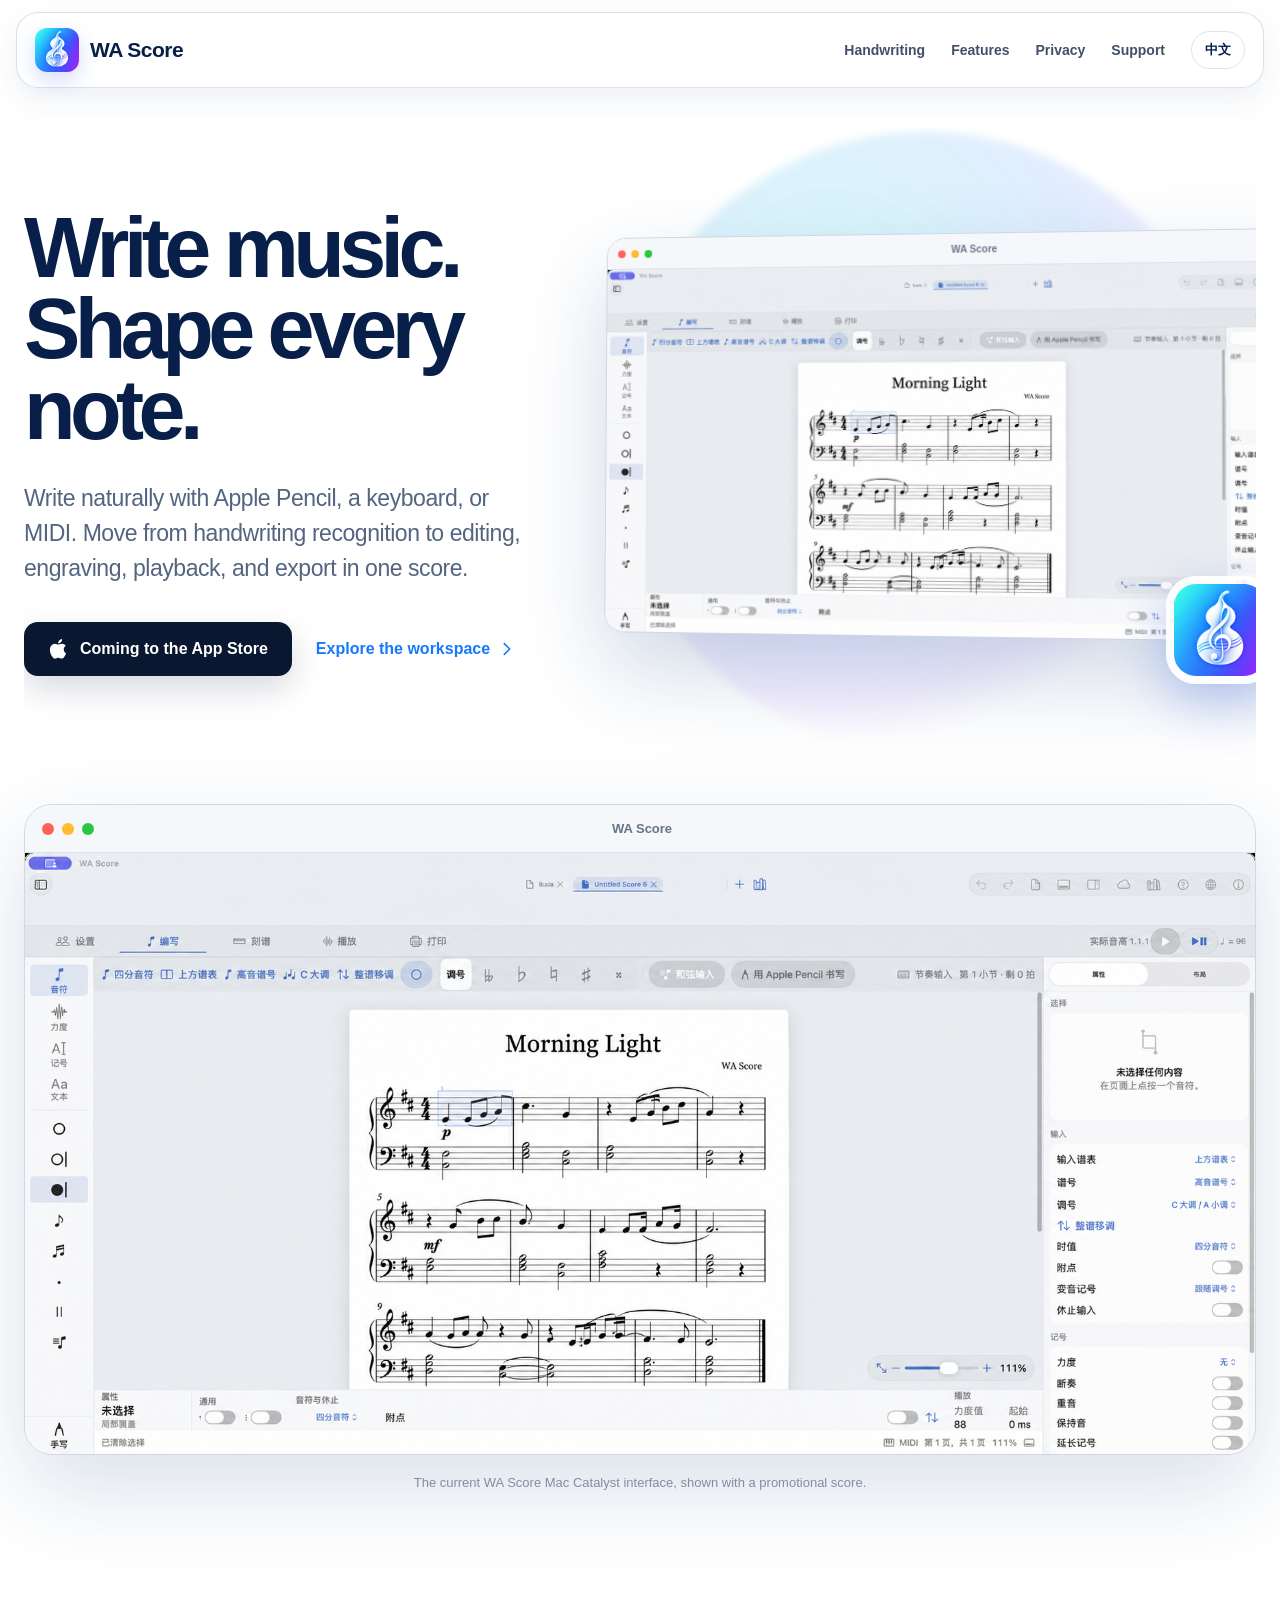
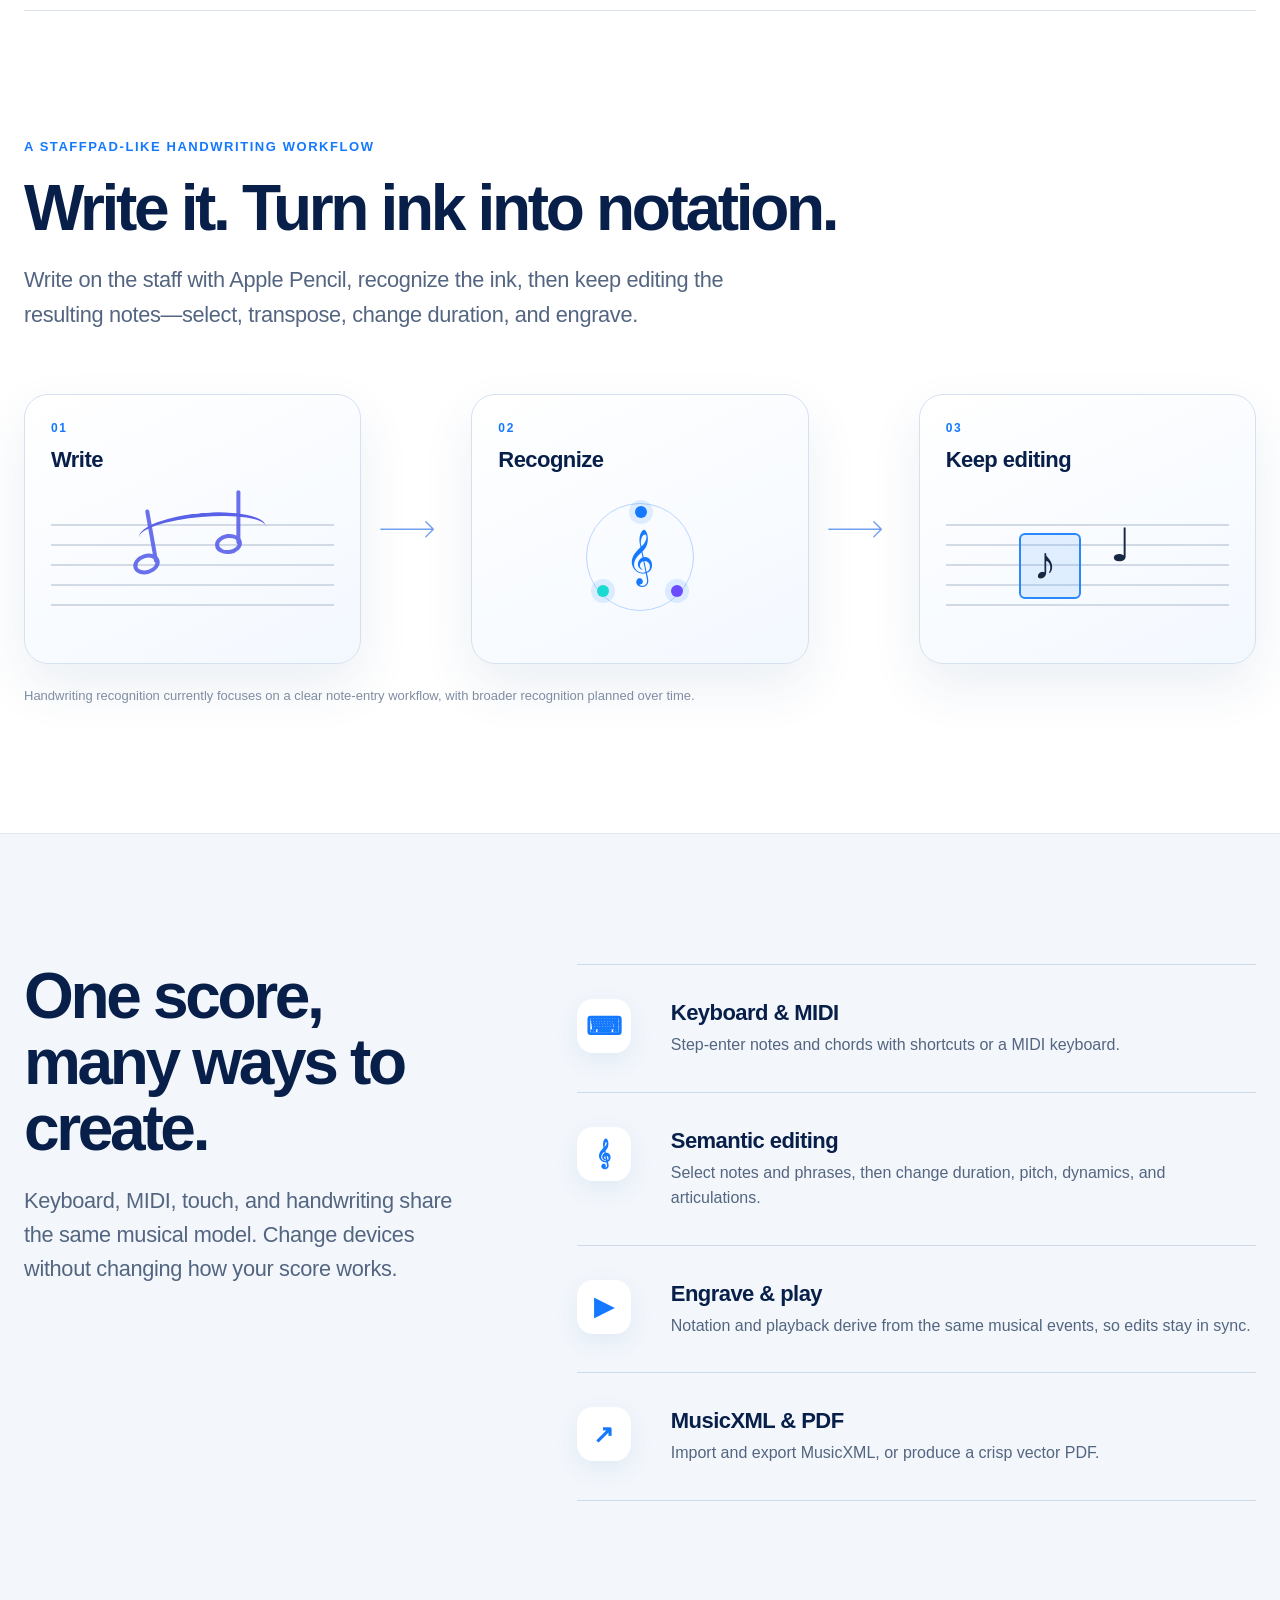
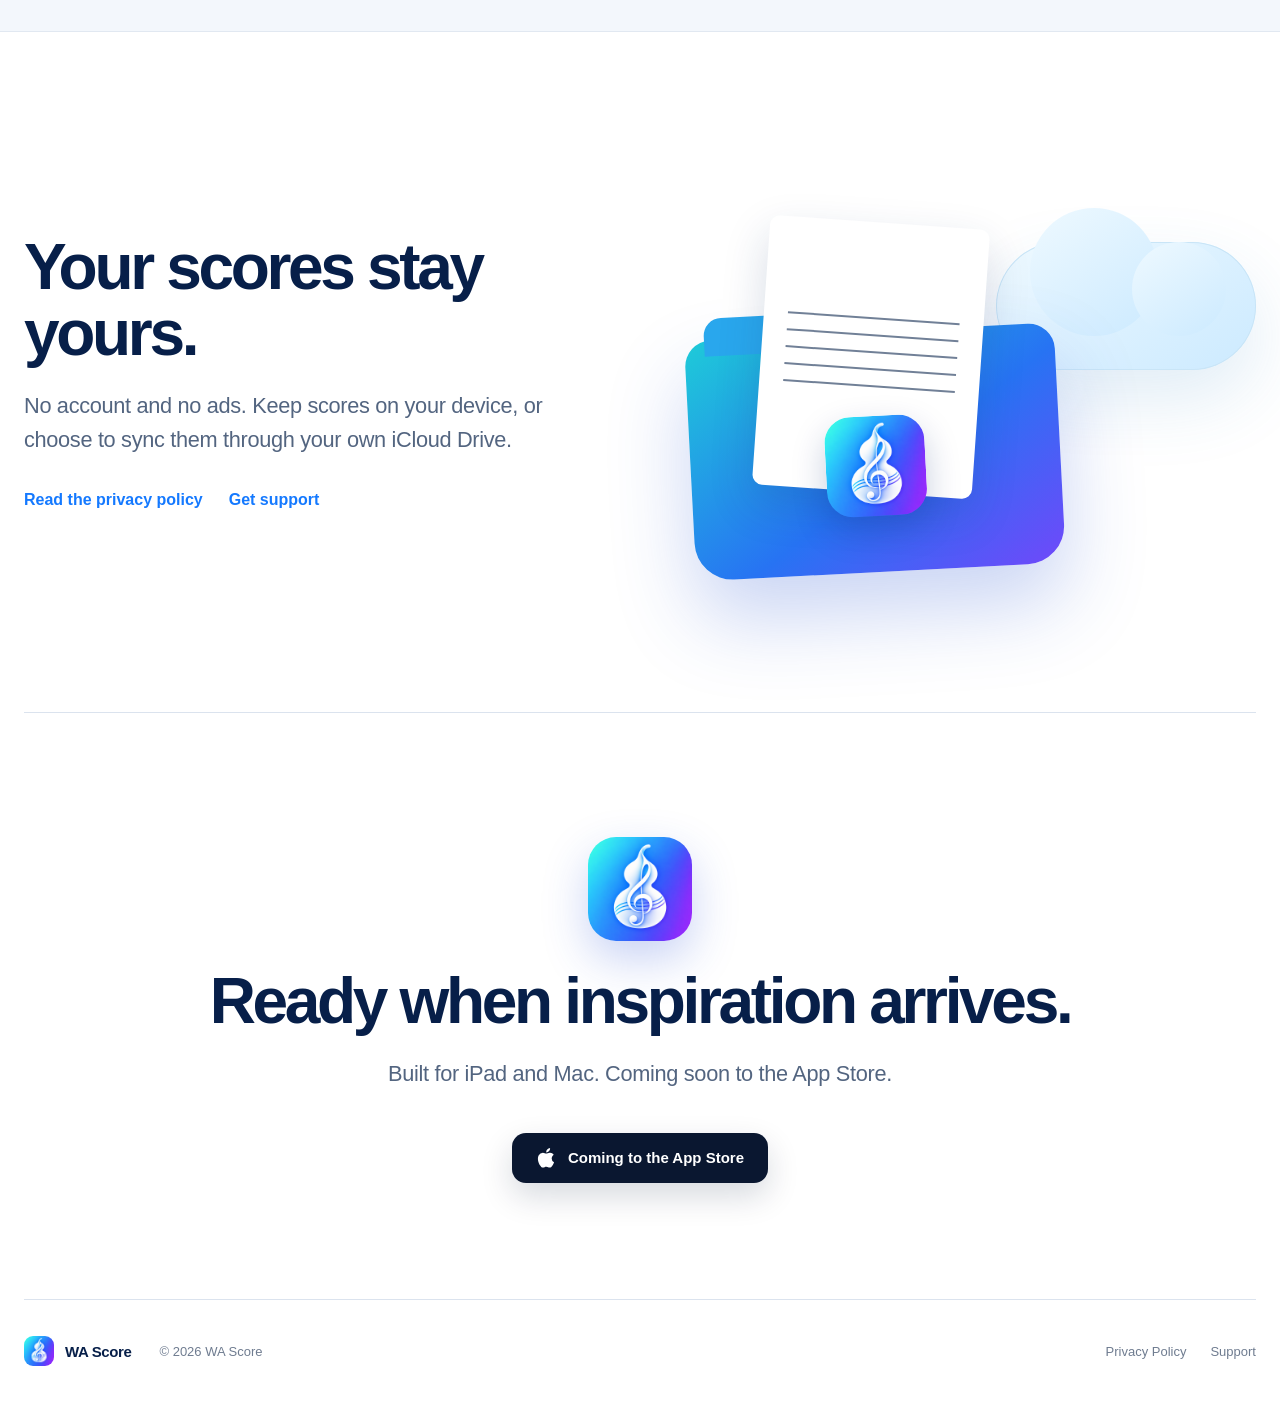
==== index.html @ 7d0785f6 "fix: add WA Score browser icons" ====
<!doctype html>
<html lang="zh-CN" data-language="zh">
  <head>
    <meta charset="UTF-8" />
    <meta name="viewport" content="width=device-width, initial-scale=1" />
    <meta
      name="description"
      content="WA Score 是适用于 iPad 和 Mac 的原生乐谱创作工具，支持键盘、MIDI 与 Apple Pencil 手写转换。"
    />
    <meta name="theme-color" content="#ffffff" />
    <meta property="og:title" content="WA Score" />
    <meta
      property="og:description"
      content="Write, recognize, edit, engrave, and play music on iPad and Mac."
    />
    <meta property="og:type" content="website" />
    <meta property="og:url" content="https://wa-score.fuluwa.top/" />
    <meta property="og:image" content="https://wa-score.fuluwa.top/assets/wa-score-workspace.png" />
    <title>WA Score · 乐谱创作、刻谱与播放</title>
    <link rel="icon" href="/favicon.ico?v=2" sizes="any" />
    <link rel="icon" type="image/png" href="/favicon-32x32.png?v=2" sizes="32x32" />
    <link rel="apple-touch-icon" href="/apple-touch-icon.png?v=2" />
    <link rel="stylesheet" href="styles.css?v=3" />
    <script src="script.js?v=2" defer></script>
  </head>
  <body>
    <header class="site-header">
      <a class="brand" href="#top" aria-label="WA Score home">
        <img src="assets/app-icon.png" alt="" width="44" height="44" />
        <span>WA Score</span>
      </a>

      <nav class="main-nav" aria-label="Primary navigation">
        <a href="#handwriting">
          <span class="lang-zh">手写转换</span><span class="lang-en">Handwriting</span>
        </a>
        <a href="#features">
          <span class="lang-zh">功能</span><span class="lang-en">Features</span>
        </a>
        <a href="privacy/">
          <span class="lang-zh">隐私</span><span class="lang-en">Privacy</span>
        </a>
        <a href="support/">
          <span class="lang-zh">支持</span><span class="lang-en">Support</span>
        </a>
      </nav>

      <button class="language-toggle" type="button" aria-label="Switch language">
        <span class="lang-zh">EN</span><span class="lang-en">中文</span>
      </button>
    </header>

    <main id="top">
      <section class="hero section-shell">
        <div class="hero-copy reveal">
          <h1>
            <span class="lang-zh">把灵感写成乐谱。</span>
            <span class="lang-en">Write music.<br />Shape every note.</span>
          </h1>
          <p class="hero-lead lang-zh">
            在 iPad 与 Mac 上，用 Apple Pencil、键盘或 MIDI 自然输入；从手写识别到刻谱、播放与导出，都围绕同一份可编辑乐谱完成。
          </p>
          <p class="hero-lead lang-en">
            Write naturally with Apple Pencil, a keyboard, or MIDI. Move from handwriting recognition to editing, engraving, playback, and export in one score.
          </p>
          <div class="hero-actions">
            <span class="store-placeholder" aria-disabled="true">
              <svg viewBox="0 0 24 24" aria-hidden="true">
                <path d="M17.1 12.5c0-2.7 2.2-4 2.3-4.1a5 5 0 0 0-4-2.2c-1.7-.2-3.3 1-4.2 1s-2.2-1-3.7-1A5.4 5.4 0 0 0 3 9c-1.9 3.3-.5 8.2 1.3 10.8.9 1.3 2 2.7 3.4 2.6 1.4-.1 1.9-.9 3.6-.9s2.1.9 3.6.9c1.5 0 2.4-1.3 3.3-2.6a11.8 11.8 0 0 0 1.5-3.1 4.8 4.8 0 0 1-2.6-4.2ZM14.3 4.4A4.8 4.8 0 0 0 15.4 1a4.9 4.9 0 0 0-3.2 1.7 4.5 4.5 0 0 0-1.1 3.2 4 4 0 0 0 3.2-1.5Z" />
              </svg>
              <span class="lang-zh">即将登陆 App Store</span>
              <span class="lang-en">Coming to the App Store</span>
            </span>
            <a class="text-link" href="#workspace">
              <span class="lang-zh">查看真实工作区</span><span class="lang-en">Explore the workspace</span>
              <svg viewBox="0 0 20 20" aria-hidden="true"><path d="m7 4 6 6-6 6" /></svg>
            </a>
          </div>
        </div>

        <div class="hero-product reveal">
          <div class="hero-window">
            <div class="hero-window-bar" aria-hidden="true"><i></i><i></i><i></i><span>WA Score</span></div>
            <img
              src="assets/wa-score-workspace.png"
              alt="WA Score real Mac interface showing a piano score in the Write workspace"
            />
          </div>
          <img class="hero-app-icon" src="assets/app-icon.png" alt="" aria-hidden="true" />
        </div>
      </section>

      <section class="workspace-section section-shell" id="workspace">
        <div class="workspace-frame reveal">
          <div class="window-bar" aria-hidden="true">
            <i></i><i></i><i></i>
            <span>WA Score</span>
          </div>
          <img
            src="assets/wa-score-workspace.png"
            alt="WA Score running on Mac with a piano score open in the Write workspace"
          />
        </div>
        <p class="artifact-caption lang-zh">来自当前 WA Score Mac Catalyst 应用的真实界面；谱面内容为宣传展示。</p>
        <p class="artifact-caption lang-en">The current WA Score Mac Catalyst interface, shown with a promotional score.</p>
      </section>

      <section class="handwriting section-shell" id="handwriting">
        <div class="section-copy reveal">
          <p class="eyebrow lang-zh">类似 StaffPad 的手写工作流</p>
          <p class="eyebrow lang-en">A StaffPad-like handwriting workflow</p>
          <h2 class="lang-zh">写下来，再把笔迹变成音符。</h2>
          <h2 class="lang-en">Write it. Turn ink into notation.</h2>
          <p class="lang-zh">
            在五线谱上用 Apple Pencil 书写，识别后得到能够选择、移调、改变时值并继续排版的音符，而不是一张不可编辑的图片。
          </p>
          <p class="lang-en">
            Write on the staff with Apple Pencil, recognize the ink, then keep editing the resulting notes—select, transpose, change duration, and engrave.
          </p>
        </div>

        <div class="recognition-flow reveal" aria-label="Handwriting recognition workflow">
          <div class="ink-stage">
            <span class="stage-number">01</span>
            <strong><span class="lang-zh">书写</span><span class="lang-en">Write</span></strong>
            <div class="mini-staff ink-staff" aria-hidden="true">
              <span class="ink-note ink-note-a"></span>
              <span class="ink-note ink-note-b"></span>
              <span class="ink-slur"></span>
            </div>
          </div>
          <svg class="flow-arrow" viewBox="0 0 64 24" aria-hidden="true">
            <path d="M2 12h56m-8-8 8 8-8 8" />
          </svg>
          <div class="ink-stage">
            <span class="stage-number">02</span>
            <strong><span class="lang-zh">识别</span><span class="lang-en">Recognize</span></strong>
            <div class="recognition-orbit" aria-hidden="true"><i></i><i></i><i></i></div>
          </div>
          <svg class="flow-arrow" viewBox="0 0 64 24" aria-hidden="true">
            <path d="M2 12h56m-8-8 8 8-8 8" />
          </svg>
          <div class="ink-stage">
            <span class="stage-number">03</span>
            <strong><span class="lang-zh">继续编辑</span><span class="lang-en">Keep editing</span></strong>
            <div class="mini-staff clean-staff" aria-hidden="true">
              <span class="clean-note clean-note-a">♪</span>
              <span class="clean-note clean-note-b">♩</span>
              <span class="selection-box"></span>
            </div>
          </div>
        </div>

        <p class="scope-note lang-zh">当前手写识别面向明确的音符输入流程，并会持续扩展识别范围。</p>
        <p class="scope-note lang-en">Handwriting recognition currently focuses on a clear note-entry workflow, with broader recognition planned over time.</p>
      </section>

      <section class="feature-band" id="features">
        <div class="section-shell feature-layout">
          <div class="feature-intro reveal">
            <h2 class="lang-zh">同一份乐谱，多种输入方式。</h2>
            <h2 class="lang-en">One score, many ways to create.</h2>
            <p class="lang-zh">键盘、MIDI、触控与手写共享同一套音乐语义。换一种设备，不必换一种工作方法。</p>
            <p class="lang-en">Keyboard, MIDI, touch, and handwriting share the same musical model. Change devices without changing how your score works.</p>
          </div>
          <div class="feature-list reveal">
            <article>
              <span>⌨</span>
              <div>
                <h3 class="lang-zh">键盘与 MIDI</h3><h3 class="lang-en">Keyboard & MIDI</h3>
                <p class="lang-zh">用快捷键或 MIDI 键盘逐步输入音符与和弦。</p>
                <p class="lang-en">Step-enter notes and chords with shortcuts or a MIDI keyboard.</p>
              </div>
            </article>
            <article>
              <span>𝄞</span>
              <div>
                <h3 class="lang-zh">语义化编辑</h3><h3 class="lang-en">Semantic editing</h3>
                <p class="lang-zh">选择音符和乐句，改变时值、音高、力度与演奏记号。</p>
                <p class="lang-en">Select notes and phrases, then change duration, pitch, dynamics, and articulations.</p>
              </div>
            </article>
            <article>
              <span>▶</span>
              <div>
                <h3 class="lang-zh">刻谱与播放</h3><h3 class="lang-en">Engrave & play</h3>
                <p class="lang-zh">谱面与试听从同一组音乐事件生成，编辑结果始终一致。</p>
                <p class="lang-en">Notation and playback derive from the same musical events, so edits stay in sync.</p>
              </div>
            </article>
            <article>
              <span>↗</span>
              <div>
                <h3>MusicXML & PDF</h3>
                <p class="lang-zh">导入和导出 MusicXML，或输出清晰的矢量 PDF。</p>
                <p class="lang-en">Import and export MusicXML, or produce a crisp vector PDF.</p>
              </div>
            </article>
          </div>
        </div>
      </section>

      <section class="ownership section-shell">
        <div class="ownership-copy reveal">
          <h2 class="lang-zh">你的乐谱，始终由你掌控。</h2>
          <h2 class="lang-en">Your scores stay yours.</h2>
          <p class="lang-zh">无需账户，没有广告。乐谱可以保存在设备本地，也可以由你选择同步到自己的 iCloud Drive。</p>
          <p class="lang-en">No account and no ads. Keep scores on your device, or choose to sync them through your own iCloud Drive.</p>
          <div class="ownership-links">
            <a href="privacy/"><span class="lang-zh">阅读隐私政策</span><span class="lang-en">Read the privacy policy</span></a>
            <a href="support/"><span class="lang-zh">获得支持</span><span class="lang-en">Get support</span></a>
          </div>
        </div>
        <div class="document-illustration reveal" aria-hidden="true">
          <div class="cloud-shape"></div>
          <div class="folder-shape">
            <img src="assets/app-icon.png" alt="" />
            <div class="sheet-shape"><span></span><span></span><span></span><span></span><span></span></div>
          </div>
        </div>
      </section>

      <section class="closing-cta section-shell reveal">
        <img src="assets/app-icon.png" alt="WA Score" width="104" height="104" />
        <h2 class="lang-zh">灵感出现时，WA Score 就在那里。</h2>
        <h2 class="lang-en">Ready when inspiration arrives.</h2>
        <p class="lang-zh">适用于 iPad 与 Mac。App Store 即将上线。</p>
        <p class="lang-en">Built for iPad and Mac. Coming soon to the App Store.</p>
        <span class="store-placeholder compact" aria-disabled="true">
          <svg viewBox="0 0 24 24" aria-hidden="true"><path d="M17.1 12.5c0-2.7 2.2-4 2.3-4.1a5 5 0 0 0-4-2.2c-1.7-.2-3.3 1-4.2 1s-2.2-1-3.7-1A5.4 5.4 0 0 0 3 9c-1.9 3.3-.5 8.2 1.3 10.8.9 1.3 2 2.7 3.4 2.6 1.4-.1 1.9-.9 3.6-.9s2.1.9 3.6.9c1.5 0 2.4-1.3 3.3-2.6a11.8 11.8 0 0 0 1.5-3.1 4.8 4.8 0 0 1-2.6-4.2ZM14.3 4.4A4.8 4.8 0 0 0 15.4 1a4.9 4.9 0 0 0-3.2 1.7 4.5 4.5 0 0 0-1.1 3.2 4 4 0 0 0 3.2-1.5Z" /></svg>
          <span class="lang-zh">即将登陆 App Store</span><span class="lang-en">Coming to the App Store</span>
        </span>
      </section>
    </main>

    <footer class="site-footer section-shell">
      <a class="footer-brand" href="#top"><img src="assets/app-icon.png" alt="" /> WA Score</a>
      <p>© 2026 WA Score</p>
      <nav aria-label="Footer navigation">
        <a href="privacy/"><span class="lang-zh">隐私政策</span><span class="lang-en">Privacy Policy</span></a>
        <a href="support/"><span class="lang-zh">支持</span><span class="lang-en">Support</span></a>
      </nav>
    </footer>
  </body>
</html>
---- styles.css ----
:root {
  color-scheme: light;
  --ink: #071f49;
  --body: #536580;
  --muted: #7f8da3;
  --blue: #1479ff;
  --violet: #6b4dff;
  --cyan: #1adbd2;
  --line: #dbe3ee;
  --soft: #f3f7fc;
  --white: #ffffff;
  --shadow: 0 34px 90px rgba(27, 66, 126, 0.16);
  --radius: 28px;
  --shell: min(1240px, calc(100% - 48px));
}

* { box-sizing: border-box; }
html { scroll-behavior: smooth; }
body {
  margin: 0;
  background: var(--white);
  color: var(--ink);
  font-family: -apple-system, BlinkMacSystemFont, "SF Pro Display", "Segoe UI", sans-serif;
  -webkit-font-smoothing: antialiased;
}
img { display: block; max-width: 100%; }
a { color: inherit; text-decoration: none; }
button { font: inherit; }
.section-shell { width: var(--shell); margin-inline: auto; }
.lang-en { display: none; }
html[data-language="en"] .lang-zh { display: none !important; }
html[data-language="en"] .lang-en { display: revert; }

.site-header {
  position: sticky;
  z-index: 20;
  top: 0;
  width: min(1320px, calc(100% - 32px));
  min-height: 76px;
  margin: 12px auto 0;
  padding: 12px 18px;
  display: flex;
  align-items: center;
  gap: 26px;
  border: 1px solid rgba(210, 220, 234, 0.86);
  border-radius: 22px;
  background: rgba(255, 255, 255, 0.84);
  box-shadow: 0 12px 30px rgba(31, 63, 110, 0.07);
  backdrop-filter: blur(22px) saturate(1.5);
}
.brand, .footer-brand { display: inline-flex; align-items: center; gap: 11px; font-weight: 760; letter-spacing: -0.025em; }
.brand { font-size: 21px; }
.brand img { width: 44px; height: 44px; border-radius: 12px; box-shadow: 0 8px 20px rgba(44, 91, 230, 0.2); }
.main-nav { display: flex; align-items: center; gap: 26px; margin-left: auto; color: #40506a; font-size: 14px; font-weight: 600; }
.main-nav a { transition: color 180ms ease; }
.main-nav a:hover { color: var(--blue); }
.language-toggle {
  min-width: 54px;
  padding: 9px 13px;
  border: 1px solid var(--line);
  border-radius: 999px;
  background: var(--white);
  color: var(--ink);
  cursor: pointer;
  font-size: 13px;
  font-weight: 700;
}

.hero {
  position: relative;
  min-height: 700px;
  display: grid;
  align-items: center;
  grid-template-columns: 0.86fr 1.14fr;
  gap: 70px;
  padding: 100px 0 92px;
  overflow: hidden;
}
.hero-copy { position: relative; z-index: 2; }
.hero h1 {
  margin: 0;
  max-width: 720px;
  font-size: clamp(56px, 6.6vw, 94px);
  line-height: 0.96;
  letter-spacing: -0.066em;
  font-weight: 790;
}
.hero-lead { max-width: 620px; margin: 30px 0 0; color: var(--body); font-size: clamp(19px, 1.8vw, 25px); line-height: 1.52; letter-spacing: -0.02em; }
.hero-actions { display: flex; flex-wrap: wrap; align-items: center; gap: 24px; margin-top: 36px; }
.store-placeholder {
  display: inline-flex;
  align-items: center;
  justify-content: center;
  gap: 10px;
  min-height: 54px;
  padding: 0 24px;
  border-radius: 14px;
  background: #0a1730;
  color: white;
  font-size: 16px;
  font-weight: 660;
  box-shadow: 0 13px 32px rgba(8, 27, 58, 0.16);
  cursor: not-allowed;
}
.store-placeholder svg { width: 22px; height: 22px; fill: currentColor; }
.store-placeholder.compact { min-height: 50px; margin-top: 20px; font-size: 15px; }
.text-link { display: inline-flex; align-items: center; gap: 8px; color: var(--blue); font-size: 16px; font-weight: 700; }
.text-link svg { width: 18px; fill: none; stroke: currentColor; stroke-linecap: round; stroke-linejoin: round; stroke-width: 1.8; transition: transform 180ms ease; }
.text-link:hover svg { transform: translateX(4px); }
.hero-product { position: relative; min-width: 0; padding: 32px 0 48px; }
.hero-product::before {
  content: "";
  position: absolute;
  width: 620px;
  height: 620px;
  left: 50%;
  top: 50%;
  border-radius: 50%;
  background: radial-gradient(circle at 35% 30%, rgba(24, 224, 215, 0.18), rgba(30, 120, 255, 0.13) 44%, rgba(122, 61, 255, 0.08) 64%, transparent 72%);
  filter: blur(4px);
  transform: translate(-50%, -50%);
}
.hero-window { position: relative; z-index: 2; width: 760px; overflow: hidden; border: 1px solid #cdd7e5; border-radius: 20px; background: white; box-shadow: 0 38px 90px rgba(24, 65, 130, 0.2); transform: perspective(1200px) rotateY(-5deg) rotateX(1deg); transform-origin: center; }
.hero-window-bar { height: 32px; display: flex; align-items: center; gap: 6px; padding: 0 11px; background: #f5f7fa; border-bottom: 1px solid #dce3ec; }
.hero-window-bar i { width: 8px; height: 8px; border-radius: 50%; background: #d1d7df; }
.hero-window-bar i:first-child { background: #ff6159; }
.hero-window-bar i:nth-child(2) { background: #ffbd2e; }
.hero-window-bar i:nth-child(3) { background: #28c941; }
.hero-window-bar span { margin: 0 auto; padding-right: 42px; color: #69768a; font-size: 10px; font-weight: 650; }
.hero-window > img { width: 100%; }
.hero-app-icon { position: absolute; z-index: 3; width: 108px; height: 108px; right: -18px; bottom: 0; border: 8px solid rgba(255, 255, 255, 0.9); border-radius: 30px; box-shadow: 0 20px 50px rgba(32, 82, 215, 0.28); }

.workspace-section { padding: 16px 0 120px; }
.workspace-frame { border: 1px solid #ced8e6; border-radius: var(--radius); overflow: hidden; background: var(--white); box-shadow: var(--shadow); }
.window-bar { height: 48px; display: flex; align-items: center; gap: 8px; padding: 0 17px; background: #f5f7fa; border-bottom: 1px solid #dde3ec; }
.window-bar i { width: 12px; height: 12px; border-radius: 50%; background: #d4d9e0; }
.window-bar i:first-child { background: #ff6159; }
.window-bar i:nth-child(2) { background: #ffbd2e; }
.window-bar i:nth-child(3) { background: #28c941; }
.window-bar span { margin: 0 auto; padding-right: 56px; color: #66758a; font-size: 13px; font-weight: 650; }
.workspace-frame img { width: 100%; }
.artifact-caption { margin: 20px auto 0; text-align: center; color: var(--muted); font-size: 13px; }

.handwriting { padding: 126px 0 130px; border-top: 1px solid var(--line); }
.section-copy { max-width: 850px; }
.eyebrow { margin: 0 0 18px !important; color: var(--blue) !important; font-size: 13px !important; font-weight: 800; letter-spacing: 0.12em !important; text-transform: uppercase; }
.section-copy h2, .feature-intro h2, .ownership h2, .closing-cta h2 {
  margin: 0;
  font-size: clamp(42px, 5vw, 68px);
  line-height: 1.03;
  letter-spacing: -0.052em;
  font-weight: 770;
}
.section-copy p, .feature-intro p, .ownership-copy > p, .closing-cta > p { color: var(--body); font-size: clamp(18px, 1.7vw, 23px); line-height: 1.58; letter-spacing: -0.015em; }
.section-copy p { max-width: 780px; }
.recognition-flow { margin-top: 62px; display: grid; grid-template-columns: 1fr 74px 1fr 74px 1fr; align-items: center; gap: 18px; }
.ink-stage { min-height: 270px; padding: 26px; border: 1px solid #d6e1ef; border-radius: 24px; background: linear-gradient(155deg, white, #f3f8ff); box-shadow: 0 22px 52px rgba(37, 78, 136, 0.09); }
.stage-number { display: block; margin-bottom: 12px; color: var(--blue); font-size: 12px; font-weight: 800; letter-spacing: 0.14em; }
.ink-stage strong { font-size: 22px; letter-spacing: -0.025em; }
.mini-staff { position: relative; height: 120px; margin-top: 32px; border-block: 1px solid transparent; background: repeating-linear-gradient(to bottom, transparent 0, transparent 18px, #aab8cb 19px, transparent 20px); }
.ink-note { position: absolute; width: 27px; height: 20px; border: 4px solid #5a61e9; border-radius: 50%; transform: rotate(-18deg); opacity: 0.9; }
.ink-note::after { content: ""; position: absolute; width: 4px; height: 54px; right: -6px; bottom: 4px; border-radius: 99px; background: #5a61e9; transform: rotate(8deg); }
.ink-note-a { left: 29%; top: 48px; }
.ink-note-b { left: 58%; top: 28px; transform: rotate(-8deg); }
.ink-slur { position: absolute; width: 45%; height: 38px; left: 31%; top: 7px; border-top: 4px solid #5a61e9; border-radius: 50%; transform: rotate(-5deg); }
.flow-arrow { width: 60px; fill: none; stroke: #72a2ef; stroke-width: 1.5; stroke-linecap: round; stroke-linejoin: round; }
.recognition-orbit { position: relative; width: 108px; height: 108px; margin: 30px auto 0; border: 1px solid #bad5ff; border-radius: 50%; animation: orbit 5s linear infinite; }
.recognition-orbit::before { content: "𝄞"; position: absolute; inset: 0; display: grid; place-items: center; color: var(--blue); font-size: 48px; }
.recognition-orbit i { position: absolute; width: 12px; height: 12px; border-radius: 50%; background: var(--blue); box-shadow: 0 0 0 6px rgba(20, 121, 255, 0.12); }
.recognition-orbit i:first-child { top: 2px; left: 48px; }
.recognition-orbit i:nth-child(2) { bottom: 13px; left: 10px; background: var(--cyan); }
.recognition-orbit i:nth-child(3) { bottom: 13px; right: 10px; background: var(--violet); }
.clean-note { position: absolute; z-index: 2; color: #172842; font-family: Georgia, serif; font-size: 46px; }
.clean-note-a { left: 31%; top: 31px; }
.clean-note-b { left: 58%; top: 12px; }
.selection-box { position: absolute; left: 26%; top: 27px; width: 62px; height: 66px; border: 2px solid #2a88ff; border-radius: 6px; background: rgba(42, 136, 255, 0.12); }
.scope-note { margin: 24px 0 0; color: var(--muted); font-size: 13px; }

.feature-band { padding: 130px 0; background: #f3f7fc; border-block: 1px solid #e1e8f1; }
.feature-layout { display: grid; grid-template-columns: 0.8fr 1.2fr; gap: 100px; align-items: start; }
.feature-intro { position: sticky; top: 124px; }
.feature-list { display: grid; gap: 0; border-top: 1px solid #cedaea; }
.feature-list article { display: grid; grid-template-columns: 68px 1fr; gap: 26px; padding: 34px 0; border-bottom: 1px solid #cedaea; }
.feature-list article > span { width: 54px; height: 54px; display: grid; place-items: center; border-radius: 16px; background: white; color: var(--blue); box-shadow: 0 8px 24px rgba(29, 79, 152, 0.08); font-size: 25px; font-weight: 600; }
.feature-list h3 { margin: 1px 0 7px; font-size: 22px; letter-spacing: -0.025em; }
.feature-list p { margin: 0; color: var(--body); font-size: 16px; line-height: 1.55; }

.ownership { min-height: 680px; padding: 130px 0; display: grid; grid-template-columns: 1fr 1fr; align-items: center; gap: 100px; }
.ownership-links { display: flex; gap: 26px; margin-top: 34px; }
.ownership-links a { color: var(--blue); font-weight: 700; }
.document-illustration { position: relative; height: 420px; }
.cloud-shape { position: absolute; width: 260px; height: 128px; right: 0; top: 80px; border-radius: 70px; background: linear-gradient(145deg, #eef9ff, #cceaff); box-shadow: inset 0 0 0 1px #c9e5f7, 0 30px 70px rgba(51, 131, 194, 0.15); }
.cloud-shape::before, .cloud-shape::after { content: ""; position: absolute; bottom: 34px; border-radius: 50%; background: inherit; }
.cloud-shape::before { width: 128px; height: 128px; left: 34px; }
.cloud-shape::after { width: 94px; height: 94px; right: 30px; }
.folder-shape { position: absolute; width: 370px; height: 240px; left: 0; bottom: 10px; border-radius: 26px 26px 38px 38px; background: linear-gradient(145deg, #1ecbd8, #2773f3 56%, #7048fa); box-shadow: 0 40px 80px rgba(44, 89, 213, 0.25); transform: rotate(-3deg); }
.folder-shape::before { content: ""; position: absolute; width: 150px; height: 38px; left: 20px; top: -22px; border-radius: 18px 18px 0 0; background: #29a7ed; }
.folder-shape > img { position: absolute; z-index: 2; width: 100px; height: 100px; left: 135px; top: 84px; border-radius: 26px; box-shadow: 0 14px 34px rgba(4, 37, 109, 0.22); }
.sheet-shape { position: absolute; width: 220px; height: 270px; left: 76px; top: -110px; padding-top: 80px; background: white; border-radius: 10px; box-shadow: 0 18px 44px rgba(25, 56, 104, 0.17); transform: rotate(7deg); }
.sheet-shape span { display: block; height: 2px; margin: 15px 24px; background: #718097; }

.closing-cta { padding: 124px 0 116px; text-align: center; border-top: 1px solid var(--line); }
.closing-cta > img { margin: 0 auto 28px; border-radius: 28px; box-shadow: 0 18px 45px rgba(40, 81, 216, 0.25); }
.closing-cta h2 { max-width: 900px; margin-inline: auto; }
.closing-cta > p { margin-inline: auto; }
.site-footer { min-height: 104px; display: flex; align-items: center; gap: 28px; border-top: 1px solid var(--line); color: #6f7c90; font-size: 13px; }
.footer-brand { color: var(--ink); font-size: 15px; }
.footer-brand img { width: 30px; height: 30px; border-radius: 9px; }
.site-footer p { margin-right: auto; }
.site-footer nav { display: flex; gap: 24px; }
.site-footer a:hover { color: var(--blue); }

.reveal { opacity: 0; transform: translateY(22px); transition: opacity 700ms ease, transform 700ms ease; }
.reveal.is-visible { opacity: 1; transform: none; }
@keyframes orbit { to { transform: rotate(360deg); } }

@media (prefers-reduced-motion: reduce) {
  html { scroll-behavior: auto; }
  .reveal { opacity: 1; transform: none; transition: none; }
  .recognition-orbit { animation: none; }
}

@media (max-width: 900px) {
  :root { --shell: min(100% - 32px, 720px); }
  .site-header { width: calc(100% - 20px); min-height: 66px; padding: 10px 12px; }
  .brand span { display: none; }
  .main-nav { gap: 14px; font-size: 12px; }
  .main-nav a:first-child { display: none; }
  .hero { min-height: auto; grid-template-columns: 1fr; gap: 20px; padding: 80px 0 60px; }
  .hero h1 { font-size: clamp(52px, 15vw, 76px); }
  .hero-product { padding: 28px 0 54px; }
  .hero-window { width: 100%; transform: none; }
  .hero-app-icon { right: 18px; width: 90px; height: 90px; border-radius: 25px; }
  .workspace-section { padding-bottom: 90px; }
  .window-bar { height: 38px; }
  .recognition-flow { grid-template-columns: 1fr; }
  .flow-arrow { justify-self: center; transform: rotate(90deg); }
  .feature-layout, .ownership { grid-template-columns: 1fr; gap: 60px; }
  .feature-intro { position: static; }
  .ownership { padding: 100px 0; }
  .document-illustration { order: -1; transform: scale(0.86); transform-origin: center; }
}

@media (max-width: 560px) {
  .main-nav a:nth-child(2) { display: none; }
  .hero { padding-top: 64px; }
  .hero h1 { font-size: 50px; }
  .hero-lead { font-size: 18px; }
  .hero-actions { align-items: stretch; flex-direction: column; }
  .text-link { justify-content: center; }
  .hero-product { margin-inline: -8px; padding-bottom: 44px; }
  .hero-window { border-radius: 14px; }
  .hero-app-icon { width: 72px; height: 72px; right: 10px; border-width: 5px; border-radius: 21px; }
  .workspace-frame { border-radius: 18px; }
  .workspace-frame img { min-height: 270px; object-fit: cover; object-position: center; }
  .handwriting, .feature-band { padding: 90px 0; }
  .section-copy h2, .feature-intro h2, .ownership h2, .closing-cta h2 { font-size: 40px; }
  .feature-list article { grid-template-columns: 50px 1fr; gap: 16px; }
  .feature-list article > span { width: 46px; height: 46px; border-radius: 14px; }
  .document-illustration { height: 330px; margin-inline: -30px; }
  .folder-shape { left: 50%; width: 320px; transform: translateX(-50%) rotate(-3deg) scale(0.82); }
  .cloud-shape { right: 0; transform: scale(0.8); }
  .site-footer { flex-wrap: wrap; padding: 26px 0; }
  .site-footer p { width: 100%; order: 3; }
}
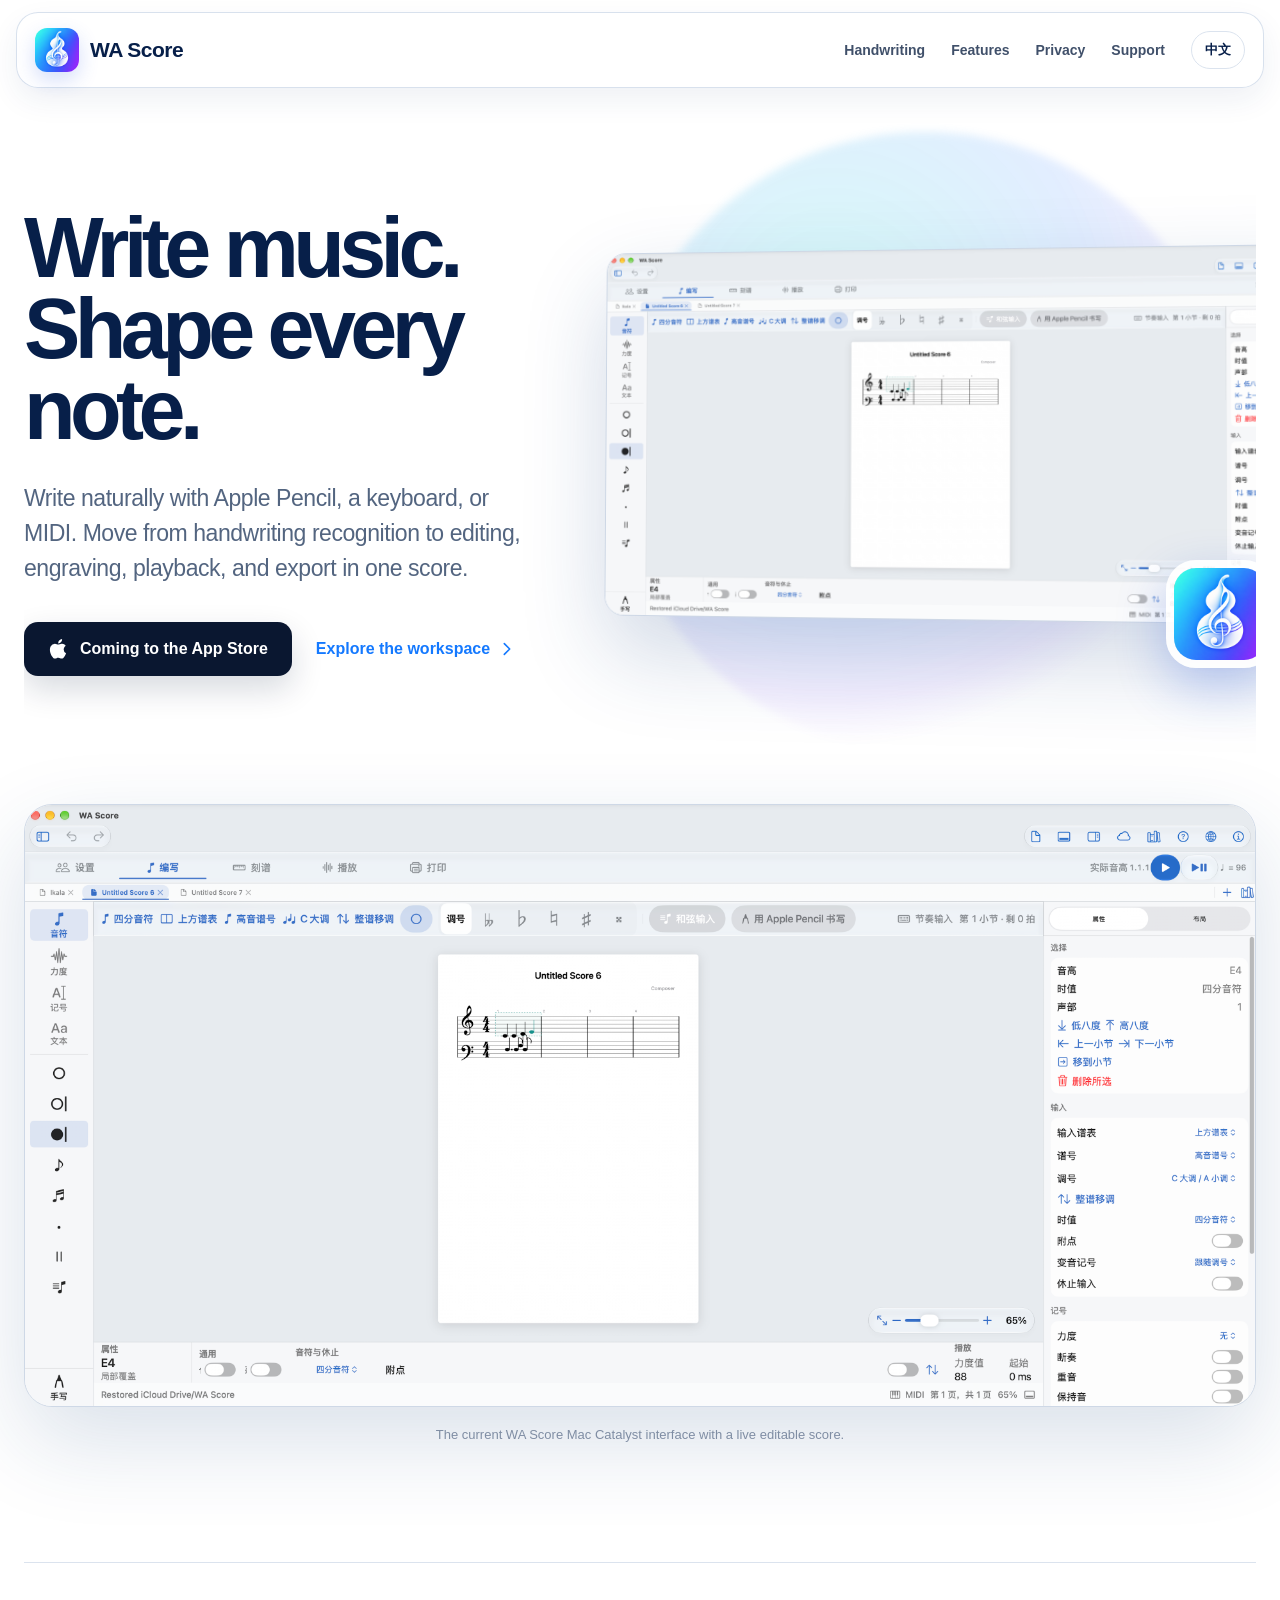
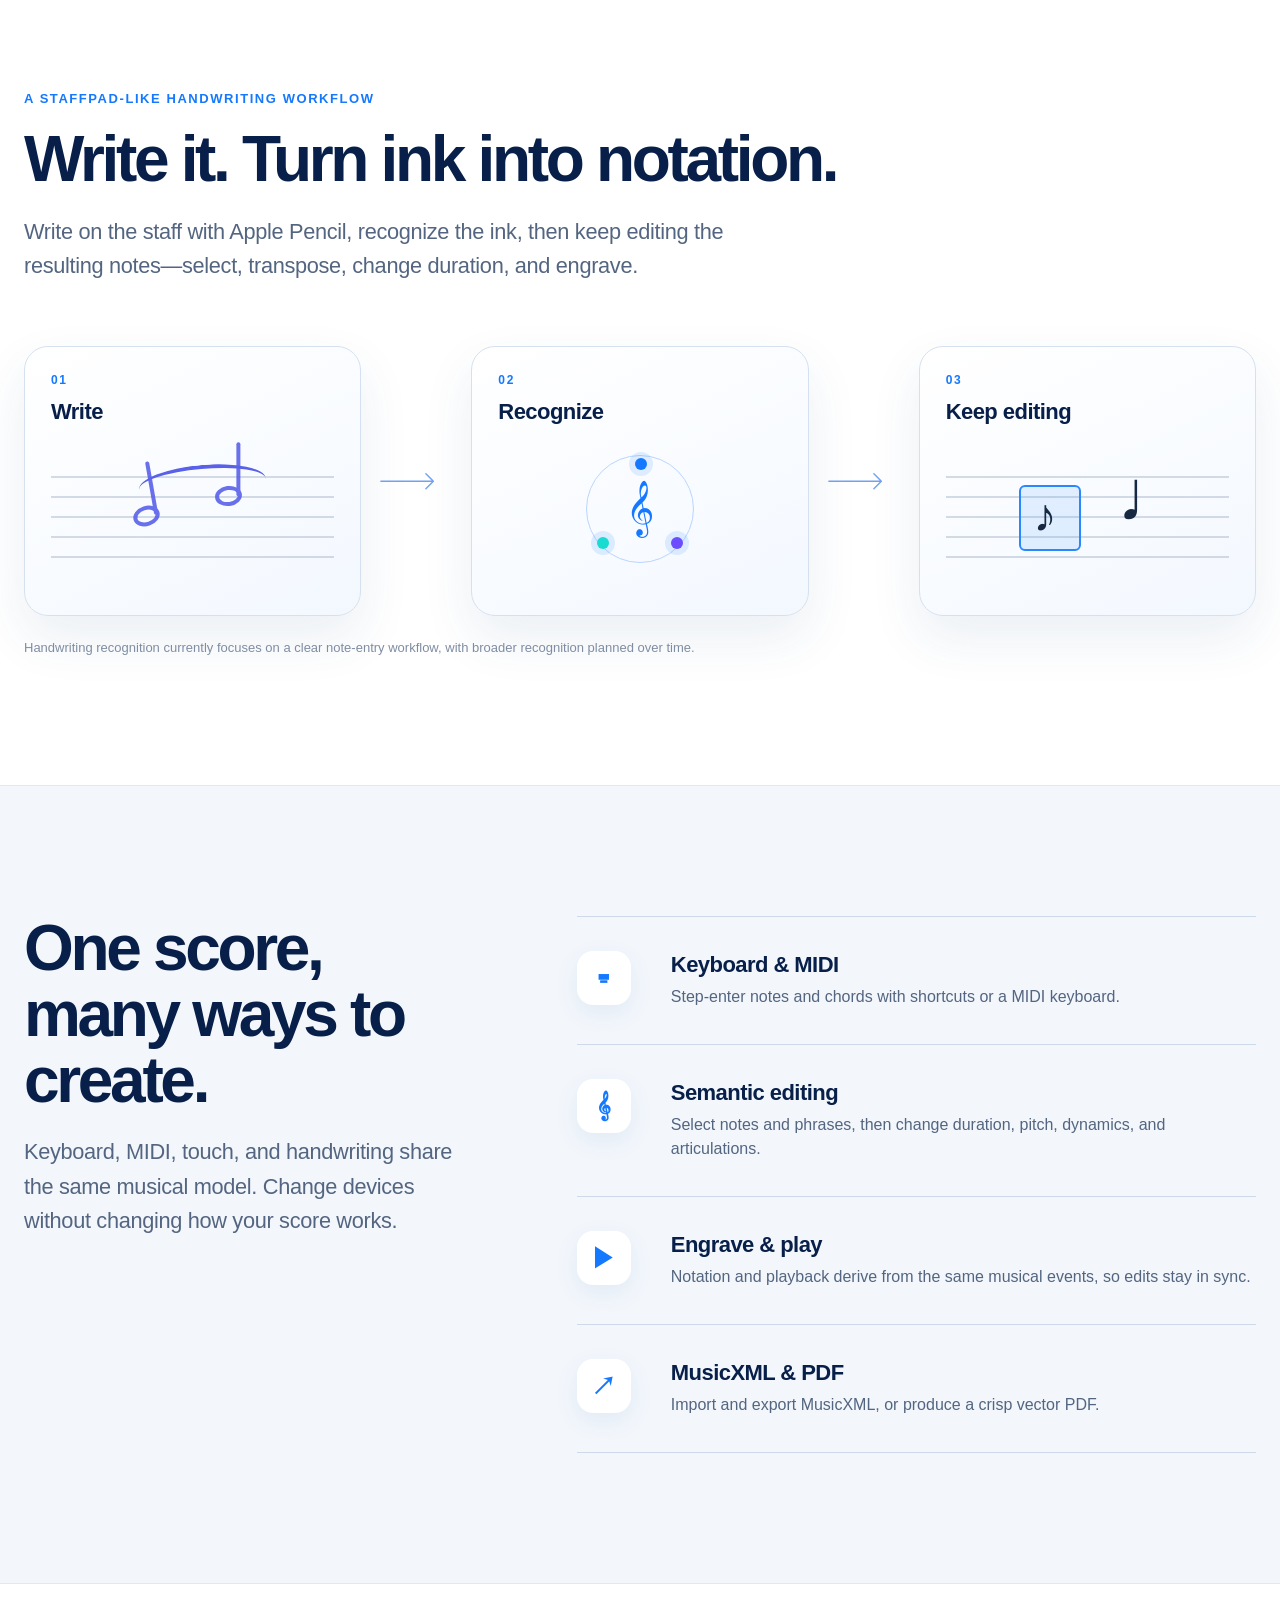
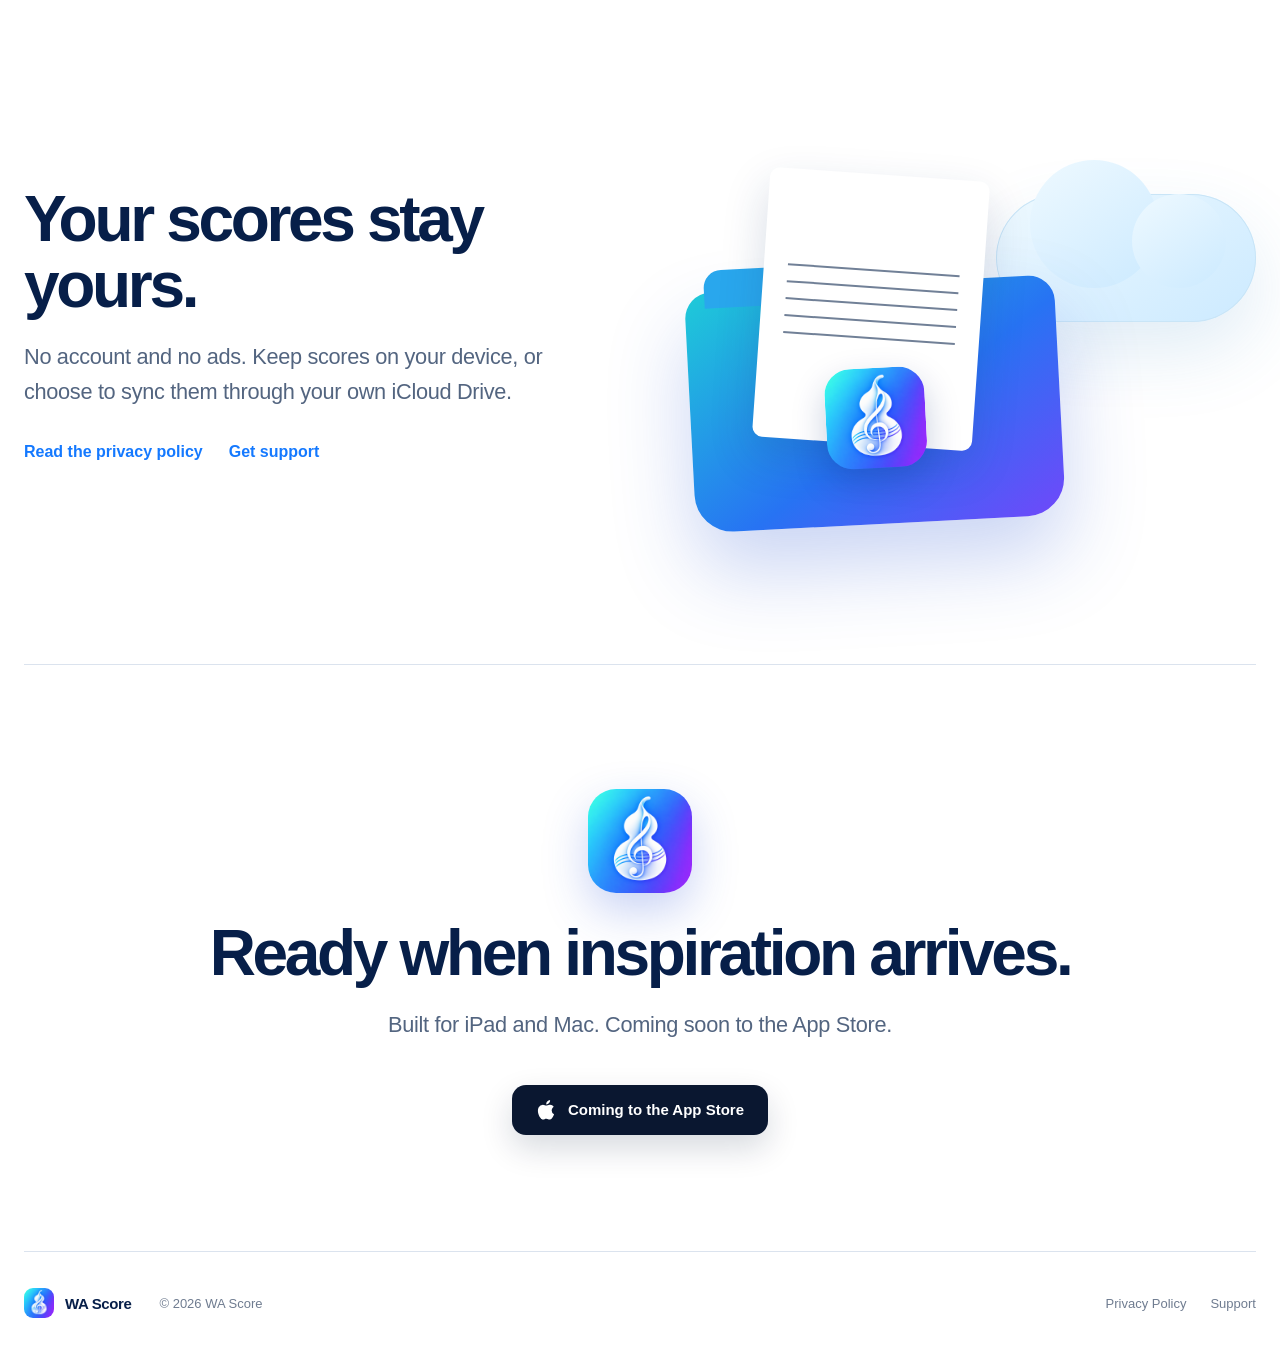
==== commit e9fb35db: "fix: use the real WA Score workspace" ====
--- a/index.html
+++ b/index.html
@@ -80,7 +80,6 @@
 
         <div class="hero-product reveal">
           <div class="hero-window">
-            <div class="hero-window-bar" aria-hidden="true"><i></i><i></i><i></i><span>WA Score</span></div>
             <img
               src="assets/wa-score-workspace.png"
               alt="WA Score real Mac interface showing a piano score in the Write workspace"
@@ -92,17 +91,13 @@
 
       <section class="workspace-section section-shell" id="workspace">
         <div class="workspace-frame reveal">
-          <div class="window-bar" aria-hidden="true">
-            <i></i><i></i><i></i>
-            <span>WA Score</span>
-          </div>
           <img
             src="assets/wa-score-workspace.png"
             alt="WA Score running on Mac with a piano score open in the Write workspace"
           />
         </div>
-        <p class="artifact-caption lang-zh">来自当前 WA Score Mac Catalyst 应用的真实界面；谱面内容为宣传展示。</p>
-        <p class="artifact-caption lang-en">The current WA Score Mac Catalyst interface, shown with a promotional score.</p>
+        <p class="artifact-caption lang-zh">来自当前 WA Score Mac Catalyst 应用的真实界面与演示谱面。</p>
+        <p class="artifact-caption lang-en">The current WA Score Mac Catalyst interface with a live editable score.</p>
       </section>
 
       <section class="handwriting section-shell" id="handwriting">
--- a/styles.css
+++ b/styles.css
@@ -121,23 +121,11 @@
   transform: translate(-50%, -50%);
 }
 .hero-window { position: relative; z-index: 2; width: 760px; overflow: hidden; border: 1px solid #cdd7e5; border-radius: 20px; background: white; box-shadow: 0 38px 90px rgba(24, 65, 130, 0.2); transform: perspective(1200px) rotateY(-5deg) rotateX(1deg); transform-origin: center; }
-.hero-window-bar { height: 32px; display: flex; align-items: center; gap: 6px; padding: 0 11px; background: #f5f7fa; border-bottom: 1px solid #dce3ec; }
-.hero-window-bar i { width: 8px; height: 8px; border-radius: 50%; background: #d1d7df; }
-.hero-window-bar i:first-child { background: #ff6159; }
-.hero-window-bar i:nth-child(2) { background: #ffbd2e; }
-.hero-window-bar i:nth-child(3) { background: #28c941; }
-.hero-window-bar span { margin: 0 auto; padding-right: 42px; color: #69768a; font-size: 10px; font-weight: 650; }
 .hero-window > img { width: 100%; }
 .hero-app-icon { position: absolute; z-index: 3; width: 108px; height: 108px; right: -18px; bottom: 0; border: 8px solid rgba(255, 255, 255, 0.9); border-radius: 30px; box-shadow: 0 20px 50px rgba(32, 82, 215, 0.28); }
 
 .workspace-section { padding: 16px 0 120px; }
 .workspace-frame { border: 1px solid #ced8e6; border-radius: var(--radius); overflow: hidden; background: var(--white); box-shadow: var(--shadow); }
-.window-bar { height: 48px; display: flex; align-items: center; gap: 8px; padding: 0 17px; background: #f5f7fa; border-bottom: 1px solid #dde3ec; }
-.window-bar i { width: 12px; height: 12px; border-radius: 50%; background: #d4d9e0; }
-.window-bar i:first-child { background: #ff6159; }
-.window-bar i:nth-child(2) { background: #ffbd2e; }
-.window-bar i:nth-child(3) { background: #28c941; }
-.window-bar span { margin: 0 auto; padding-right: 56px; color: #66758a; font-size: 13px; font-weight: 650; }
 .workspace-frame img { width: 100%; }
 .artifact-caption { margin: 20px auto 0; text-align: center; color: var(--muted); font-size: 13px; }
 
@@ -232,7 +220,6 @@
   .hero-window { width: 100%; transform: none; }
   .hero-app-icon { right: 18px; width: 90px; height: 90px; border-radius: 25px; }
   .workspace-section { padding-bottom: 90px; }
-  .window-bar { height: 38px; }
   .recognition-flow { grid-template-columns: 1fr; }
   .flow-arrow { justify-self: center; transform: rotate(90deg); }
   .feature-layout, .ownership { grid-template-columns: 1fr; gap: 60px; }
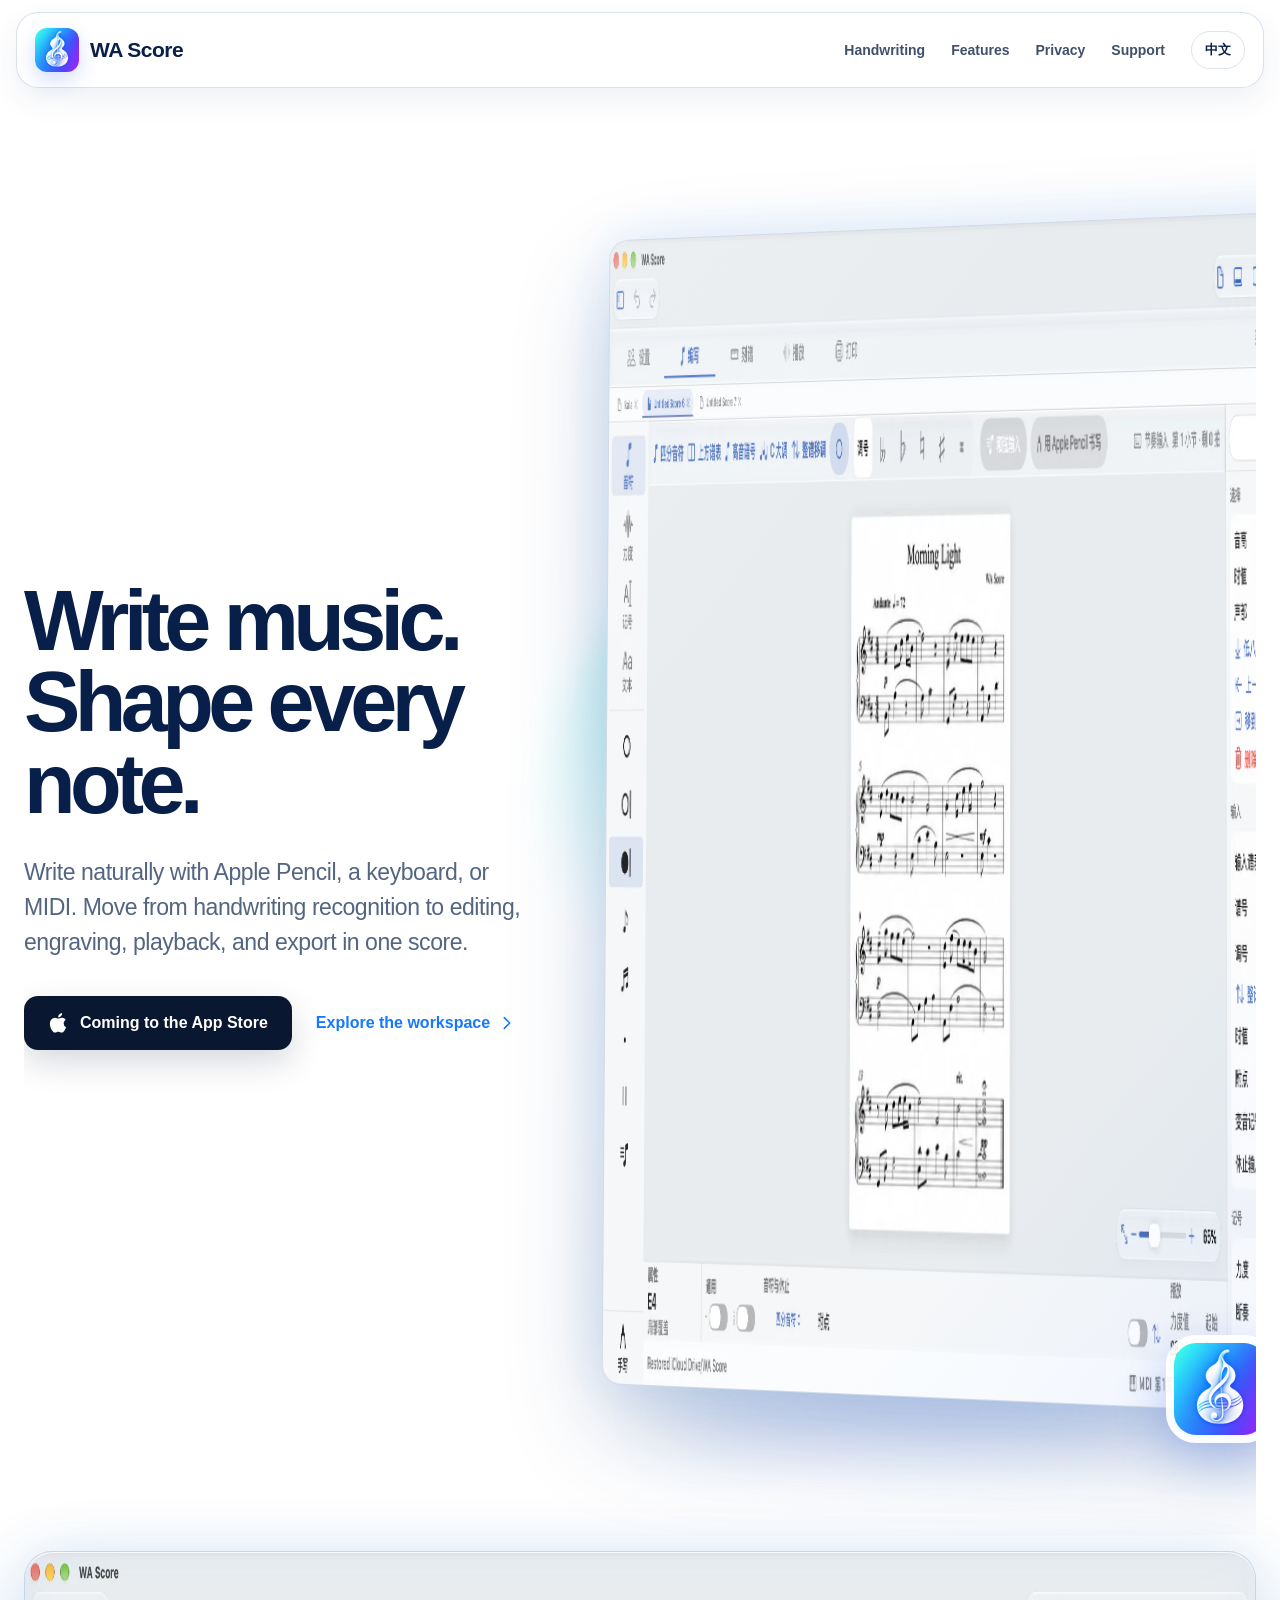
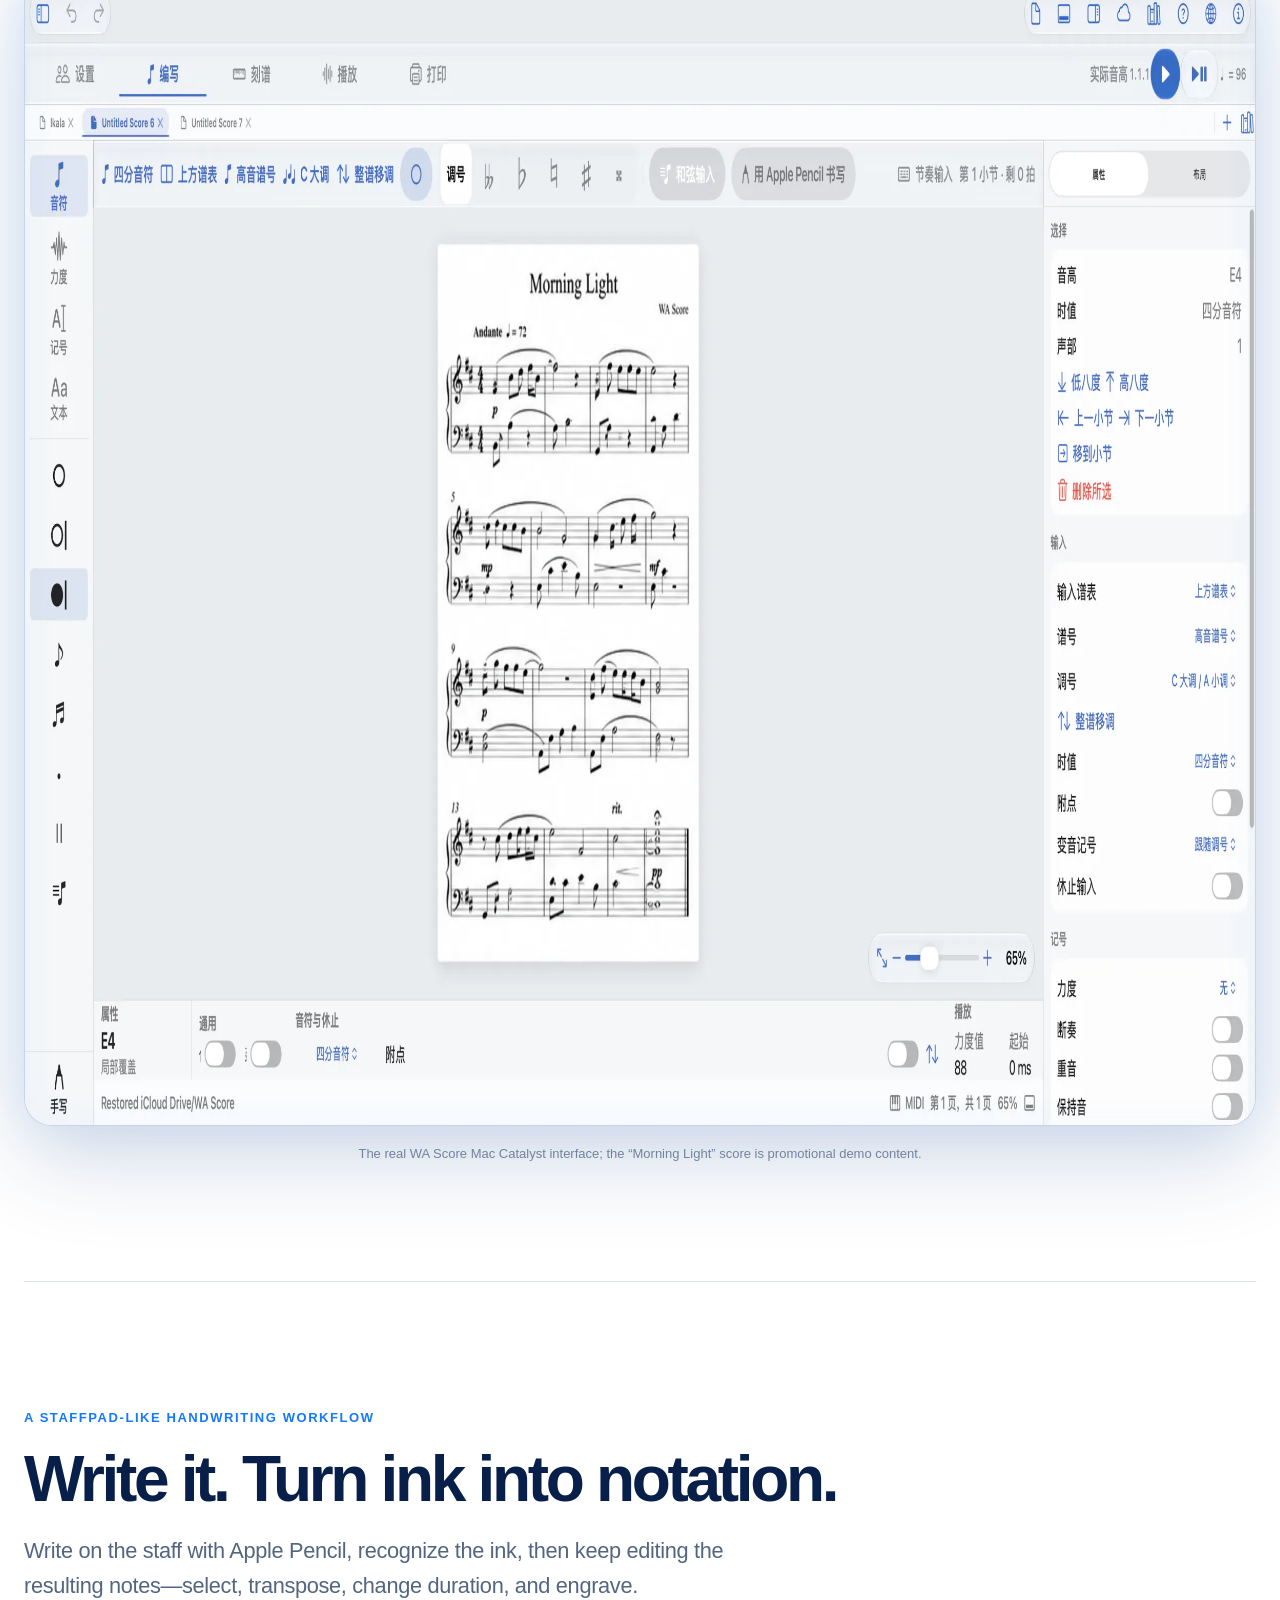
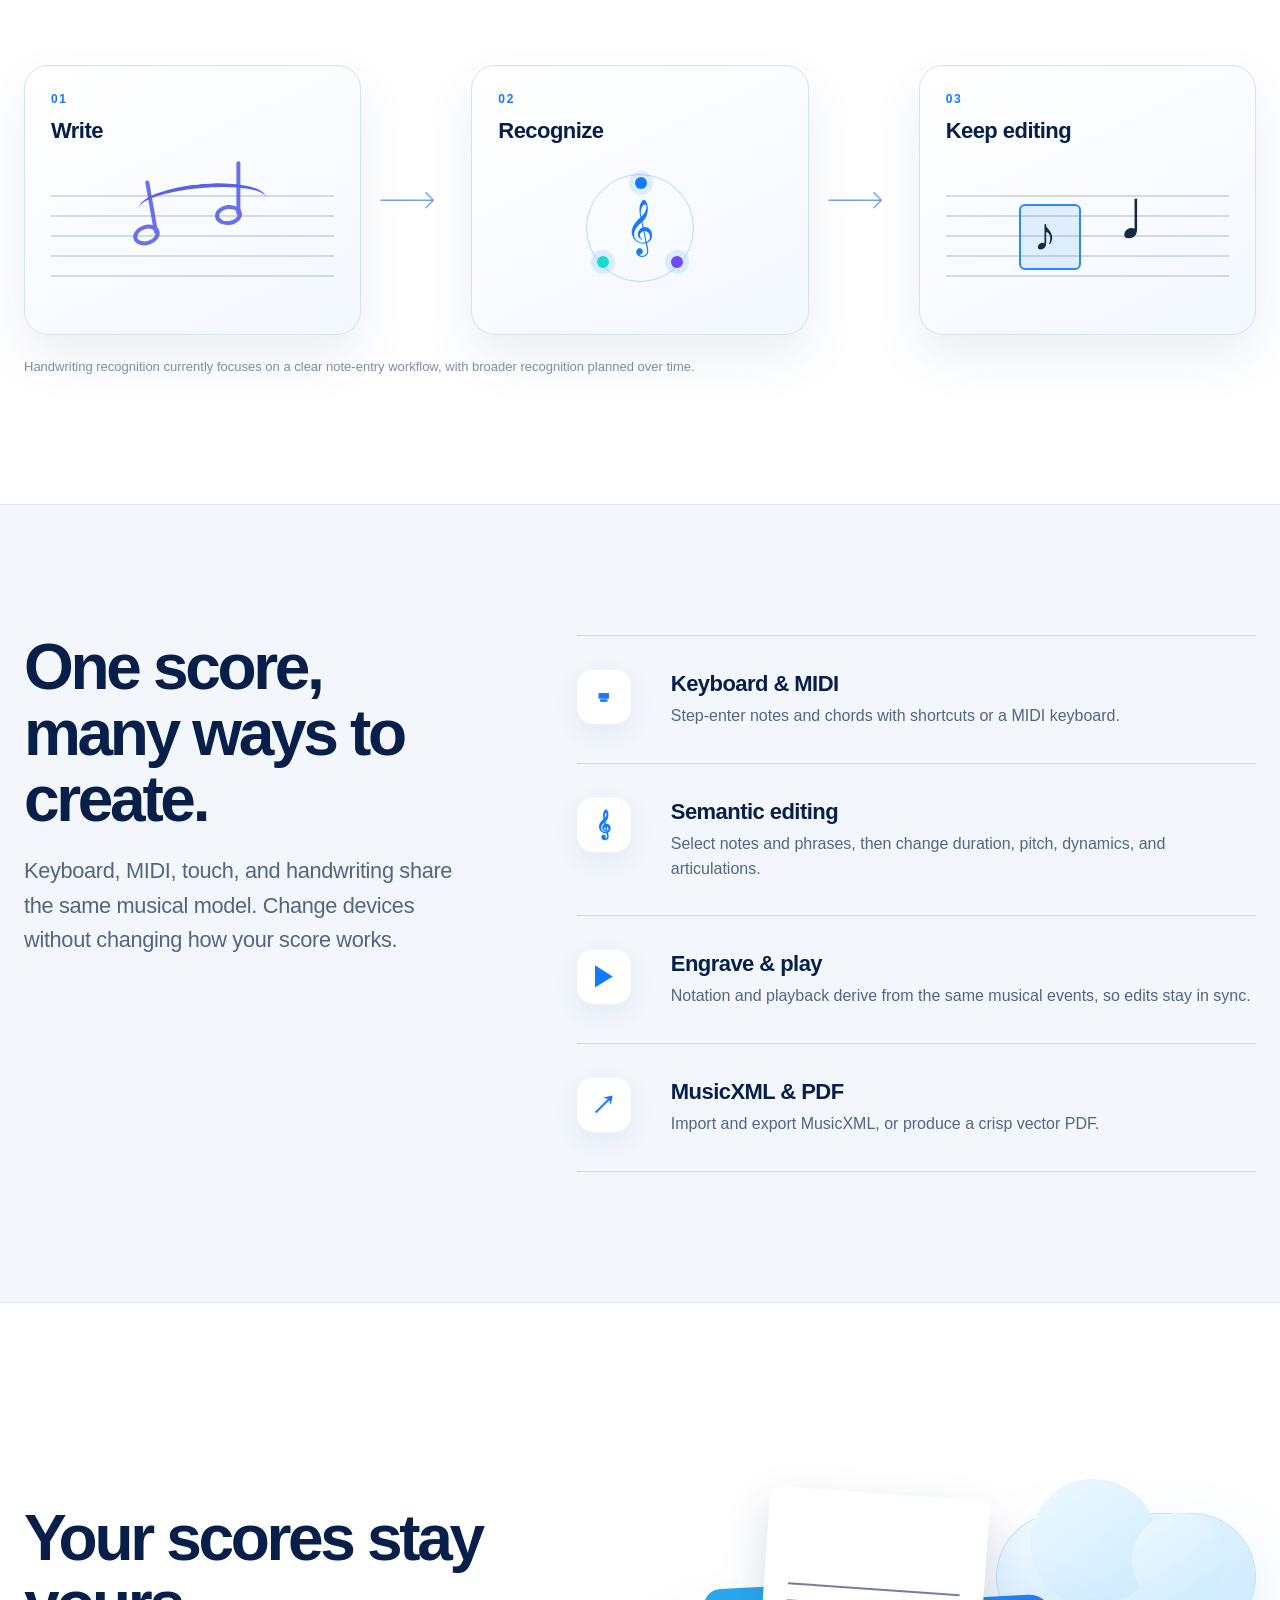
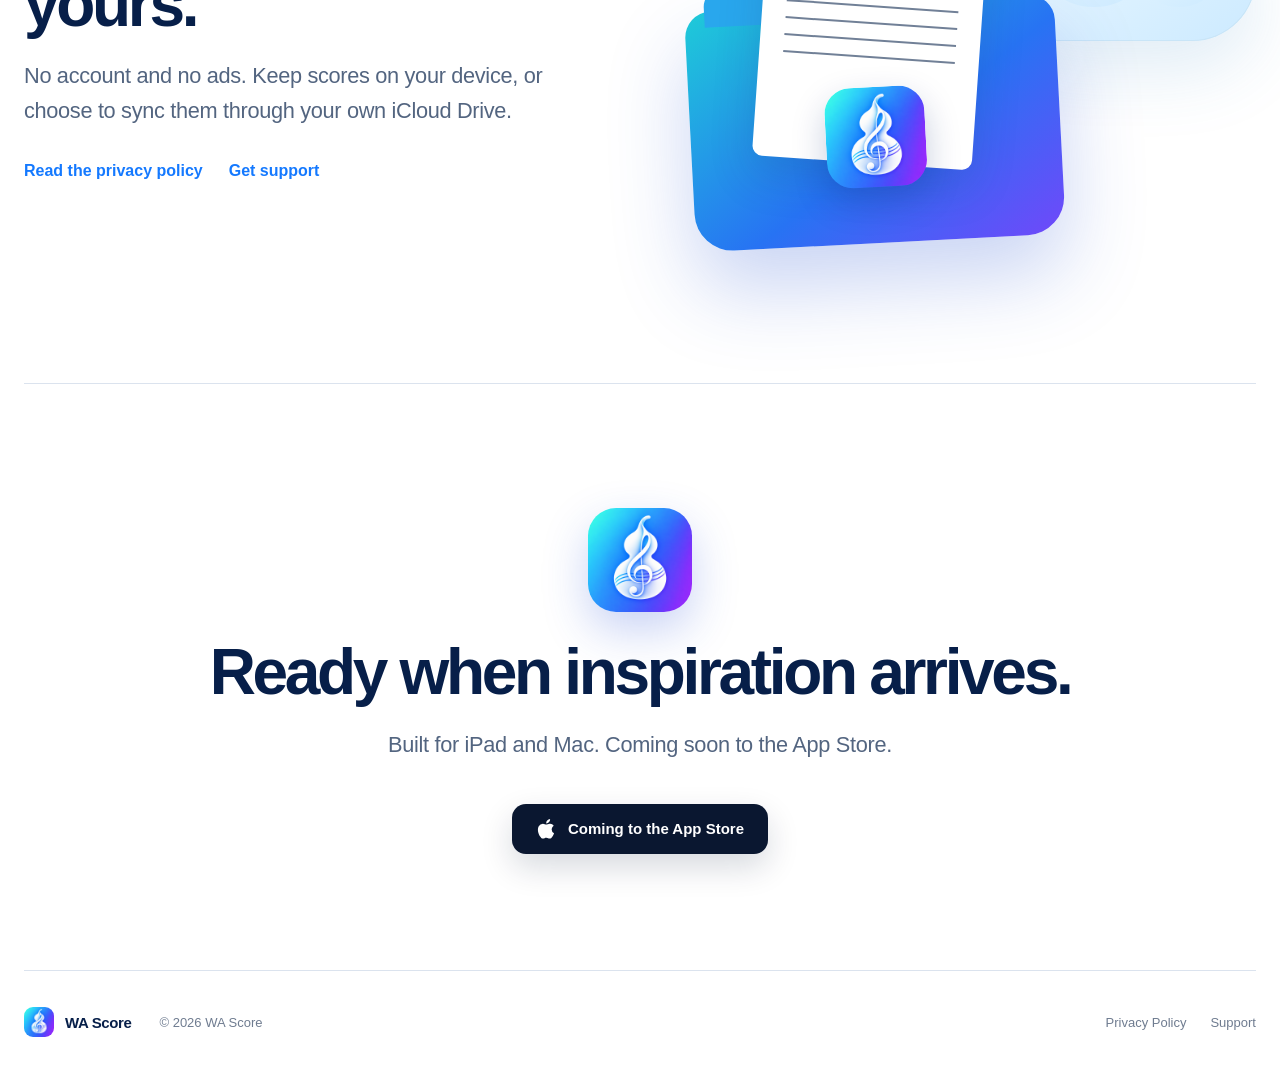
==== commit 186da071: "fix: restore the promotional score artwork" ====
--- a/index.html
+++ b/index.html
@@ -81,7 +81,9 @@
         <div class="hero-product reveal">
           <div class="hero-window">
             <img
-              src="assets/wa-score-workspace.png"
+              src="assets/wa-score-workspace.webp"
+              width="2400"
+              height="1173"
               alt="WA Score real Mac interface showing a piano score in the Write workspace"
             />
           </div>
@@ -92,12 +94,14 @@
       <section class="workspace-section section-shell" id="workspace">
         <div class="workspace-frame reveal">
           <img
-            src="assets/wa-score-workspace.png"
+            src="assets/wa-score-workspace.webp"
+            width="2400"
+            height="1173"
             alt="WA Score running on Mac with a piano score open in the Write workspace"
           />
         </div>
-        <p class="artifact-caption lang-zh">来自当前 WA Score Mac Catalyst 应用的真实界面与演示谱面。</p>
-        <p class="artifact-caption lang-en">The current WA Score Mac Catalyst interface with a live editable score.</p>
+        <p class="artifact-caption lang-zh">真实 WA Score Mac Catalyst 界面；《Morning Light》谱面为宣传演示内容。</p>
+        <p class="artifact-caption lang-en">The real WA Score Mac Catalyst interface; the “Morning Light” score is promotional demo content.</p>
       </section>
 
       <section class="handwriting section-shell" id="handwriting">
--- a/styles.css
+++ b/styles.css
@@ -111,21 +111,39 @@
 .hero-product::before {
   content: "";
   position: absolute;
-  width: 620px;
-  height: 620px;
+  width: 760px;
+  height: 680px;
   left: 50%;
   top: 50%;
   border-radius: 50%;
-  background: radial-gradient(circle at 35% 30%, rgba(24, 224, 215, 0.18), rgba(30, 120, 255, 0.13) 44%, rgba(122, 61, 255, 0.08) 64%, transparent 72%);
-  filter: blur(4px);
+  background:
+    radial-gradient(circle at 26% 30%, rgba(24, 224, 215, 0.3), transparent 39%),
+    radial-gradient(circle at 74% 34%, rgba(33, 125, 255, 0.26), transparent 43%),
+    radial-gradient(circle at 55% 76%, rgba(122, 61, 255, 0.19), transparent 47%);
+  filter: blur(18px);
   transform: translate(-50%, -50%);
 }
-.hero-window { position: relative; z-index: 2; width: 760px; overflow: hidden; border: 1px solid #cdd7e5; border-radius: 20px; background: white; box-shadow: 0 38px 90px rgba(24, 65, 130, 0.2); transform: perspective(1200px) rotateY(-5deg) rotateX(1deg); transform-origin: center; }
+.hero-product::after {
+  content: "";
+  position: absolute;
+  z-index: 1;
+  width: 78%;
+  height: 58px;
+  left: 50%;
+  bottom: 2px;
+  border-radius: 50%;
+  background: rgba(41, 94, 230, 0.22);
+  filter: blur(34px);
+  transform: translateX(-50%);
+}
+.hero-window { position: relative; z-index: 2; width: 760px; overflow: hidden; isolation: isolate; border: 1px solid rgba(205, 215, 229, 0.9); border-radius: 20px; background: white; box-shadow: 0 42px 100px rgba(24, 65, 130, 0.26), 0 0 54px rgba(75, 162, 255, 0.14); transform: perspective(1200px) rotateY(-5deg) rotateX(1deg); transform-origin: center; }
+.hero-window::after { content: ""; position: absolute; inset: 0; z-index: 1; pointer-events: none; background: linear-gradient(128deg, rgba(255, 255, 255, 0.2), transparent 28%, transparent 70%, rgba(84, 132, 255, 0.08)); }
 .hero-window > img { width: 100%; }
 .hero-app-icon { position: absolute; z-index: 3; width: 108px; height: 108px; right: -18px; bottom: 0; border: 8px solid rgba(255, 255, 255, 0.9); border-radius: 30px; box-shadow: 0 20px 50px rgba(32, 82, 215, 0.28); }
 
 .workspace-section { padding: 16px 0 120px; }
-.workspace-frame { border: 1px solid #ced8e6; border-radius: var(--radius); overflow: hidden; background: var(--white); box-shadow: var(--shadow); }
+.workspace-frame { position: relative; border: 1px solid rgba(190, 209, 234, 0.9); border-radius: var(--radius); overflow: hidden; background: var(--white); box-shadow: 0 34px 90px rgba(27, 66, 126, 0.19), 0 0 52px rgba(32, 137, 255, 0.1); }
+.workspace-frame::after { content: ""; position: absolute; inset: 0; pointer-events: none; border-radius: inherit; box-shadow: inset 0 1px rgba(255, 255, 255, 0.82), inset 0 0 36px rgba(79, 159, 255, 0.05); }
 .workspace-frame img { width: 100%; }
 .artifact-caption { margin: 20px auto 0; text-align: center; color: var(--muted); font-size: 13px; }
 
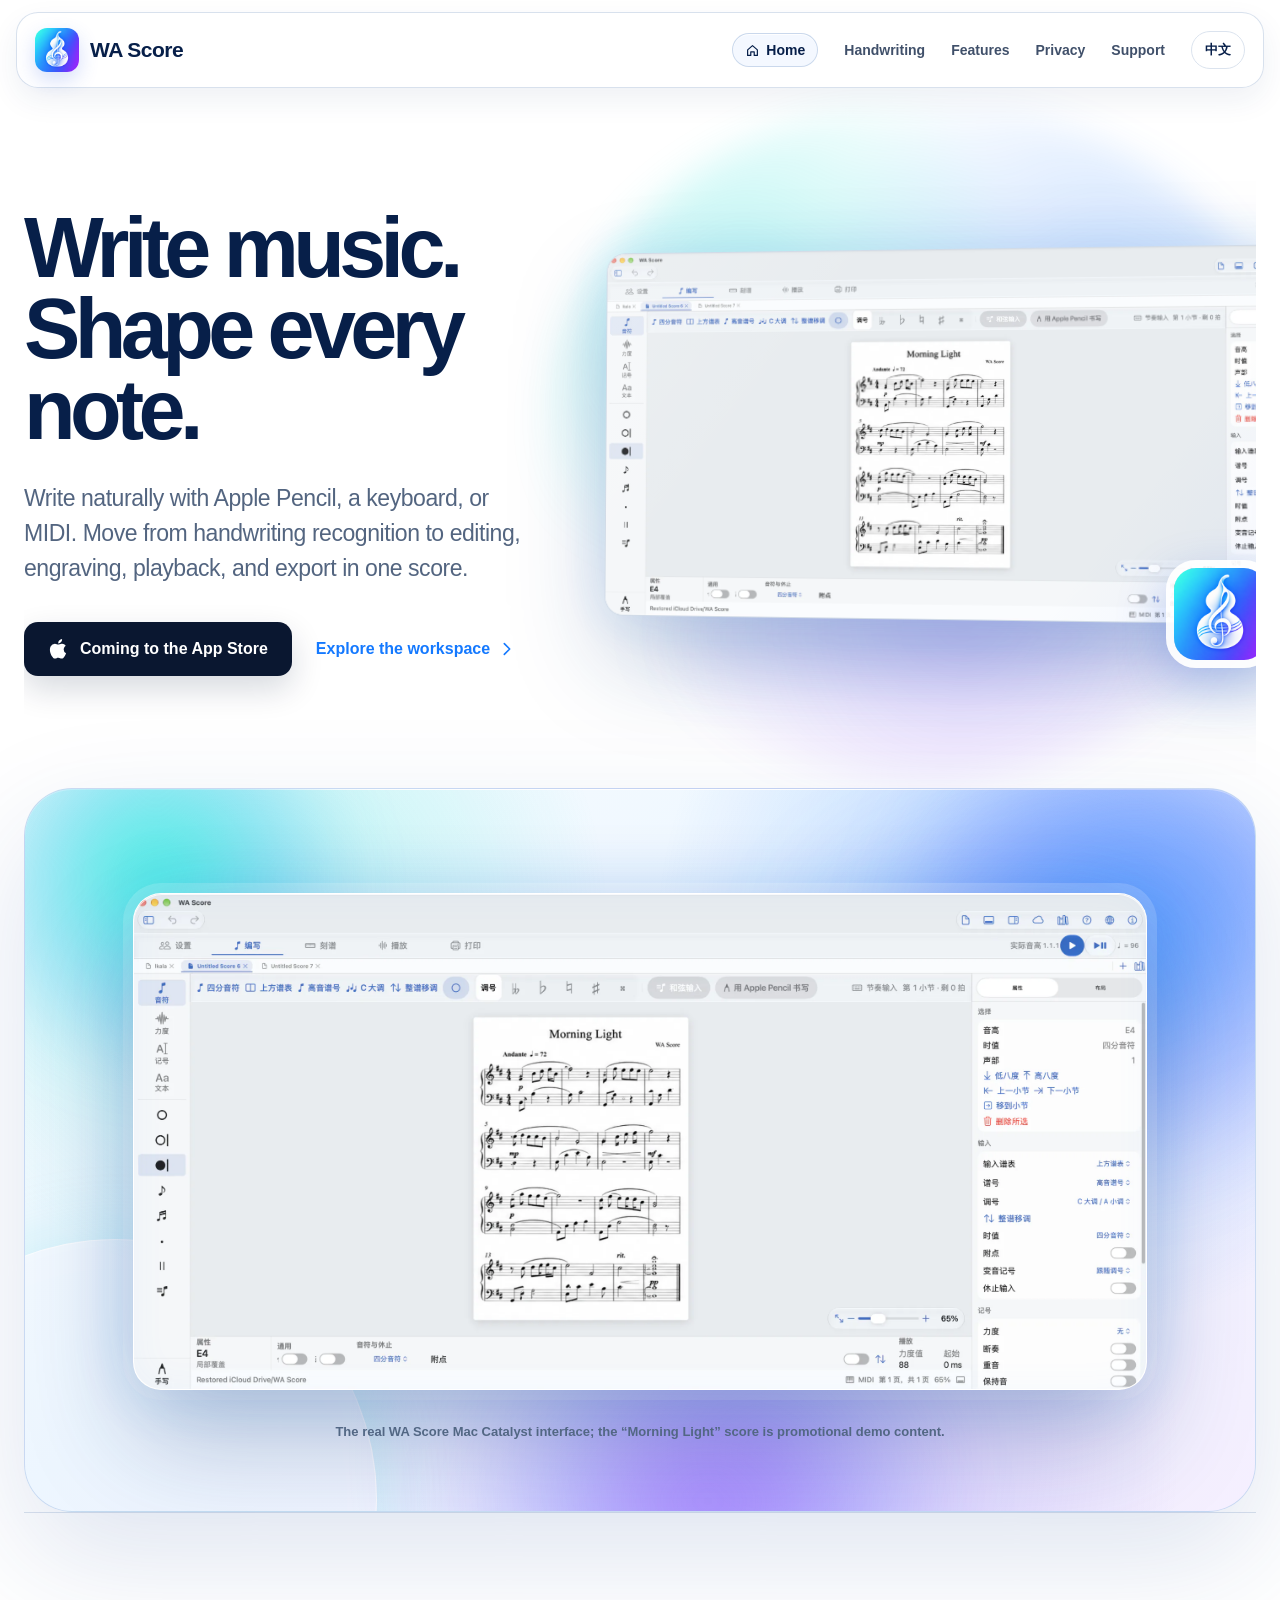
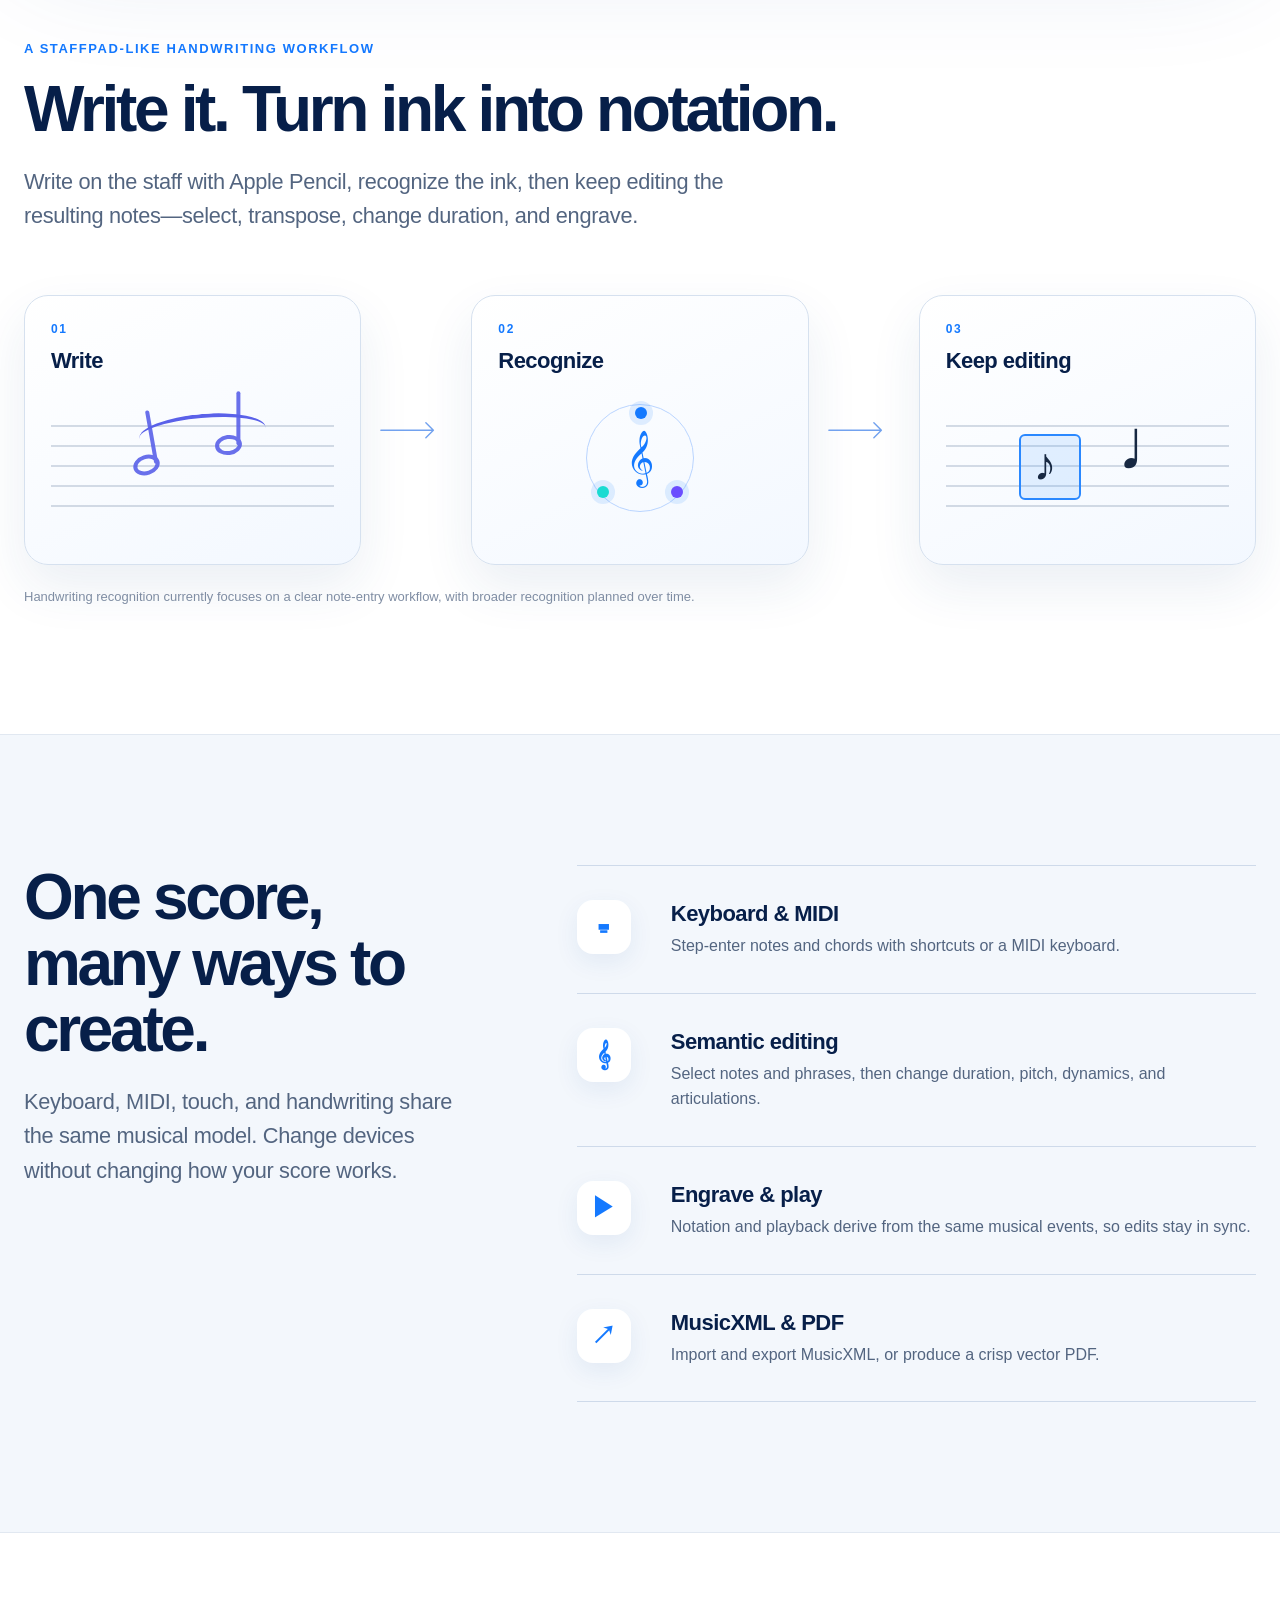
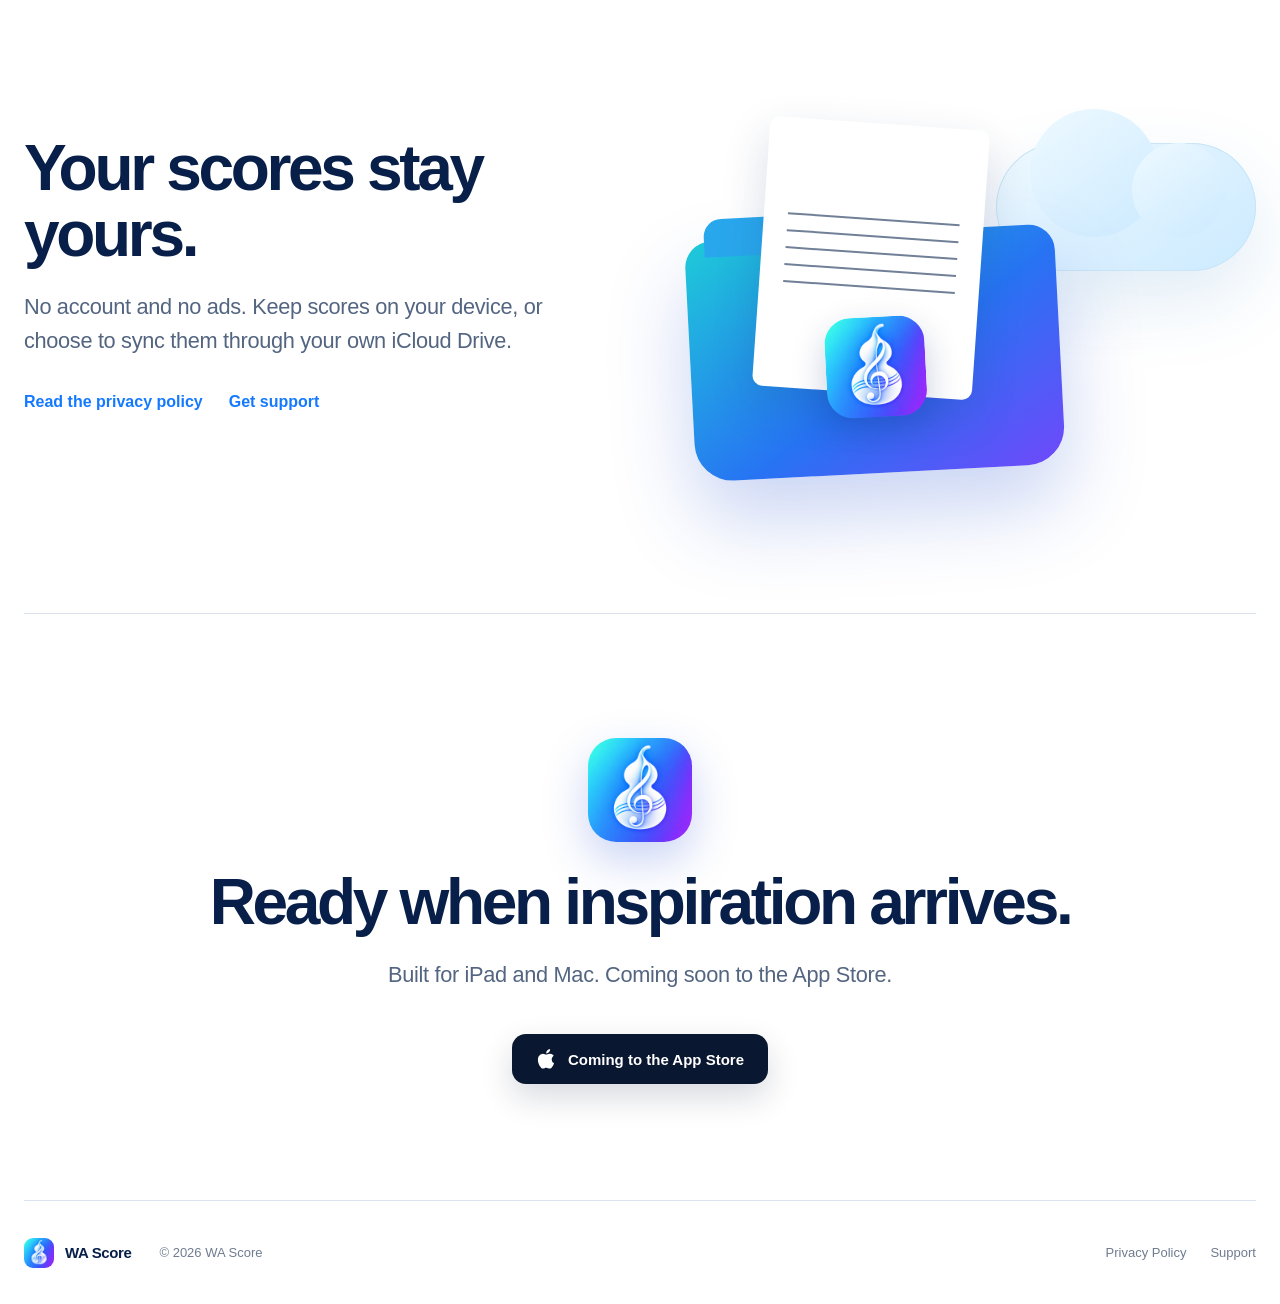
==== commit 15df0109: "feat: add responsive ambient lighting and persistent home navigation" ====
--- a/index.html
+++ b/index.html
@@ -20,8 +20,8 @@
     <link rel="icon" href="/favicon.ico?v=2" sizes="any" />
     <link rel="icon" type="image/png" href="/favicon-32x32.png?v=2" sizes="32x32" />
     <link rel="apple-touch-icon" href="/apple-touch-icon.png?v=2" />
-    <link rel="stylesheet" href="styles.css?v=3" />
-    <script src="script.js?v=2" defer></script>
+    <link rel="stylesheet" href="styles.css?v=4" />
+    <script src="script.js?v=3" defer></script>
   </head>
   <body>
     <header class="site-header">
@@ -31,13 +31,17 @@
       </a>
 
       <nav class="main-nav" aria-label="Primary navigation">
-        <a href="#handwriting">
+        <a class="home-link" href="#top">
+          <svg viewBox="0 0 20 20" aria-hidden="true"><path d="M3.5 9.2 10 3.5l6.5 5.7v7.3h-4.2v-4.7H7.7v4.7H3.5Z" /></svg>
+          <span class="lang-zh">主页</span><span class="lang-en">Home</span>
+        </a>
+        <a class="nav-handwriting" href="#handwriting">
           <span class="lang-zh">手写转换</span><span class="lang-en">Handwriting</span>
         </a>
-        <a href="#features">
+        <a class="nav-features" href="#features">
           <span class="lang-zh">功能</span><span class="lang-en">Features</span>
         </a>
-        <a href="privacy/">
+        <a class="nav-privacy" href="privacy/">
           <span class="lang-zh">隐私</span><span class="lang-en">Privacy</span>
         </a>
         <a href="support/">
@@ -92,6 +96,9 @@
       </section>
 
       <section class="workspace-section section-shell" id="workspace">
+        <div class="smart-light smart-light-a" aria-hidden="true"><i></i></div>
+        <div class="smart-light smart-light-b" aria-hidden="true"><i></i></div>
+        <div class="smart-light smart-light-c" aria-hidden="true"><i></i></div>
         <div class="workspace-frame reveal">
           <img
             src="assets/wa-score-workspace.webp"
--- a/styles.css
+++ b/styles.css
@@ -54,6 +54,8 @@
 .main-nav { display: flex; align-items: center; gap: 26px; margin-left: auto; color: #40506a; font-size: 14px; font-weight: 600; }
 .main-nav a { transition: color 180ms ease; }
 .main-nav a:hover { color: var(--blue); }
+.main-nav .home-link { display: inline-flex; align-items: center; gap: 6px; padding: 8px 12px; border: 1px solid rgba(198, 213, 234, 0.9); border-radius: 999px; background: rgba(243, 248, 255, 0.88); color: var(--ink); box-shadow: inset 0 1px rgba(255, 255, 255, 0.9); }
+.home-link svg { width: 15px; height: 15px; fill: none; stroke: currentColor; stroke-width: 1.6; stroke-linecap: round; stroke-linejoin: round; }
 .language-toggle {
   min-width: 54px;
   padding: 9px 13px;
@@ -138,14 +140,60 @@
 }
 .hero-window { position: relative; z-index: 2; width: 760px; overflow: hidden; isolation: isolate; border: 1px solid rgba(205, 215, 229, 0.9); border-radius: 20px; background: white; box-shadow: 0 42px 100px rgba(24, 65, 130, 0.26), 0 0 54px rgba(75, 162, 255, 0.14); transform: perspective(1200px) rotateY(-5deg) rotateX(1deg); transform-origin: center; }
 .hero-window::after { content: ""; position: absolute; inset: 0; z-index: 1; pointer-events: none; background: linear-gradient(128deg, rgba(255, 255, 255, 0.2), transparent 28%, transparent 70%, rgba(84, 132, 255, 0.08)); }
-.hero-window > img { width: 100%; }
+.hero-window > img { width: 100%; height: auto; }
 .hero-app-icon { position: absolute; z-index: 3; width: 108px; height: 108px; right: -18px; bottom: 0; border: 8px solid rgba(255, 255, 255, 0.9); border-radius: 30px; box-shadow: 0 20px 50px rgba(32, 82, 215, 0.28); }
 
-.workspace-section { padding: 16px 0 120px; }
-.workspace-frame { position: relative; border: 1px solid rgba(190, 209, 234, 0.9); border-radius: var(--radius); overflow: hidden; background: var(--white); box-shadow: 0 34px 90px rgba(27, 66, 126, 0.19), 0 0 52px rgba(32, 137, 255, 0.1); }
+.workspace-section {
+  position: relative;
+  isolation: isolate;
+  overflow: hidden;
+  padding: 104px 64px 72px;
+  border: 1px solid rgba(190, 211, 239, 0.78);
+  border-radius: 48px;
+  background:
+    radial-gradient(circle at 18% 18%, rgba(32, 224, 211, 0.3), transparent 31%),
+    radial-gradient(circle at 84% 20%, rgba(55, 139, 255, 0.34), transparent 34%),
+    radial-gradient(circle at 60% 92%, rgba(115, 74, 255, 0.28), transparent 42%),
+    linear-gradient(145deg, #f8fdff 0%, #edf6ff 44%, #f5efff 100%);
+  box-shadow: 0 44px 120px rgba(31, 77, 151, 0.15), inset 0 1px rgba(255, 255, 255, 0.9);
+}
+.workspace-section::before {
+  content: "";
+  position: absolute;
+  z-index: -1;
+  width: 520px;
+  height: 520px;
+  left: -170px;
+  bottom: -250px;
+  border-radius: 50%;
+  border: 1px solid rgba(255, 255, 255, 0.72);
+  box-shadow: 0 0 90px rgba(28, 216, 218, 0.2), inset 0 0 70px rgba(255, 255, 255, 0.28);
+}
+.workspace-section::after {
+  content: "";
+  position: absolute;
+  z-index: -1;
+  width: 520px;
+  height: 180px;
+  right: -80px;
+  top: 26px;
+  border-radius: 50%;
+  background: rgba(73, 124, 255, 0.2);
+  filter: blur(54px);
+  transform: rotate(-12deg);
+}
+.smart-light { position: absolute; z-index: 0; pointer-events: none; transition: transform 500ms cubic-bezier(0.23, 1, 0.32, 1); will-change: transform; }
+.smart-light i { display: block; width: 100%; height: 100%; border-radius: 50%; will-change: transform, opacity; }
+.smart-light-a { width: 420px; height: 420px; left: -80px; top: -120px; }
+.smart-light-a i { background: radial-gradient(circle, rgba(21, 235, 220, 0.72) 0%, rgba(31, 185, 241, 0.28) 42%, transparent 70%); filter: blur(30px); animation: intelligent-drift-a 14s cubic-bezier(0.77, 0, 0.175, 1) infinite alternate; }
+.smart-light-b { width: 500px; height: 500px; right: -130px; top: -100px; }
+.smart-light-b i { background: radial-gradient(circle, rgba(48, 135, 255, 0.68) 0%, rgba(67, 99, 255, 0.26) 46%, transparent 72%); filter: blur(38px); animation: intelligent-drift-b 17s cubic-bezier(0.77, 0, 0.175, 1) infinite alternate; }
+.smart-light-c { width: 480px; height: 360px; left: 36%; bottom: -170px; }
+.smart-light-c i { background: radial-gradient(ellipse, rgba(133, 77, 255, 0.58) 0%, rgba(83, 103, 255, 0.2) 48%, transparent 74%); filter: blur(42px); animation: intelligent-drift-c 20s cubic-bezier(0.77, 0, 0.175, 1) infinite alternate; }
+.workspace-frame { position: relative; z-index: 1; width: min(1080px, 92%); margin-inline: auto; border: 1px solid rgba(255, 255, 255, 0.88); border-radius: var(--radius); overflow: hidden; background: var(--white); box-shadow: 0 48px 110px rgba(20, 53, 112, 0.28), 0 0 0 10px rgba(255, 255, 255, 0.16), 0 0 70px rgba(42, 139, 255, 0.2); transform: perspective(1600px) rotateX(2deg) rotateY(-1deg); transform-origin: center; }
 .workspace-frame::after { content: ""; position: absolute; inset: 0; pointer-events: none; border-radius: inherit; box-shadow: inset 0 1px rgba(255, 255, 255, 0.82), inset 0 0 36px rgba(79, 159, 255, 0.05); }
-.workspace-frame img { width: 100%; }
-.artifact-caption { margin: 20px auto 0; text-align: center; color: var(--muted); font-size: 13px; }
+.workspace-frame img { width: 100%; height: auto; }
+.artifact-caption { position: relative; z-index: 1; margin: 34px auto 0; text-align: center; color: #526784; font-size: 13px; font-weight: 600; }
 
 .handwriting { padding: 126px 0 130px; border-top: 1px solid var(--line); }
 .section-copy { max-width: 850px; }
@@ -219,11 +267,16 @@
 .reveal { opacity: 0; transform: translateY(22px); transition: opacity 700ms ease, transform 700ms ease; }
 .reveal.is-visible { opacity: 1; transform: none; }
 @keyframes orbit { to { transform: rotate(360deg); } }
+@keyframes intelligent-drift-a { from { transform: translate3d(-4%, -2%, 0) scale(0.94); opacity: 0.68; } to { transform: translate3d(16%, 13%, 0) scale(1.08); opacity: 0.94; } }
+@keyframes intelligent-drift-b { from { transform: translate3d(7%, -5%, 0) scale(1.05); opacity: 0.72; } to { transform: translate3d(-15%, 16%, 0) scale(0.92); opacity: 0.96; } }
+@keyframes intelligent-drift-c { from { transform: translate3d(-8%, 9%, 0) scale(0.96); opacity: 0.62; } to { transform: translate3d(13%, -10%, 0) scale(1.1); opacity: 0.9; } }
 
 @media (prefers-reduced-motion: reduce) {
   html { scroll-behavior: auto; }
   .reveal { opacity: 1; transform: none; transition: none; }
   .recognition-orbit { animation: none; }
+  .smart-light { transition: none; }
+  .smart-light i { animation: none; opacity: 0.72; }
 }
 
 @media (max-width: 900px) {
@@ -231,13 +284,14 @@
   .site-header { width: calc(100% - 20px); min-height: 66px; padding: 10px 12px; }
   .brand span { display: none; }
   .main-nav { gap: 14px; font-size: 12px; }
-  .main-nav a:first-child { display: none; }
+  .main-nav .nav-handwriting { display: none; }
   .hero { min-height: auto; grid-template-columns: 1fr; gap: 20px; padding: 80px 0 60px; }
   .hero h1 { font-size: clamp(52px, 15vw, 76px); }
   .hero-product { padding: 28px 0 54px; }
   .hero-window { width: 100%; transform: none; }
   .hero-app-icon { right: 18px; width: 90px; height: 90px; border-radius: 25px; }
-  .workspace-section { padding-bottom: 90px; }
+  .workspace-section { width: calc(100% - 24px); padding: 68px 24px 52px; border-radius: 34px; }
+  .workspace-frame { width: 100%; transform: none; }
   .recognition-flow { grid-template-columns: 1fr; }
   .flow-arrow { justify-self: center; transform: rotate(90deg); }
   .feature-layout, .ownership { grid-template-columns: 1fr; gap: 60px; }
@@ -247,7 +301,7 @@
 }
 
 @media (max-width: 560px) {
-  .main-nav a:nth-child(2) { display: none; }
+  .main-nav .nav-features, .main-nav .nav-privacy { display: none; }
   .hero { padding-top: 64px; }
   .hero h1 { font-size: 50px; }
   .hero-lead { font-size: 18px; }
@@ -256,8 +310,9 @@
   .hero-product { margin-inline: -8px; padding-bottom: 44px; }
   .hero-window { border-radius: 14px; }
   .hero-app-icon { width: 72px; height: 72px; right: 10px; border-width: 5px; border-radius: 21px; }
-  .workspace-frame { border-radius: 18px; }
-  .workspace-frame img { min-height: 270px; object-fit: cover; object-position: center; }
+  .workspace-section { width: calc(100% - 16px); padding: 42px 10px 34px; border-radius: 24px; }
+  .workspace-frame { border-radius: 16px; box-shadow: 0 28px 70px rgba(20, 53, 112, 0.24), 0 0 0 6px rgba(255, 255, 255, 0.14), 0 0 44px rgba(42, 139, 255, 0.18); }
+  .artifact-caption { margin-top: 24px; padding-inline: 12px; }
   .handwriting, .feature-band { padding: 90px 0; }
   .section-copy h2, .feature-intro h2, .ownership h2, .closing-cta h2 { font-size: 40px; }
   .feature-list article { grid-template-columns: 50px 1fr; gap: 16px; }
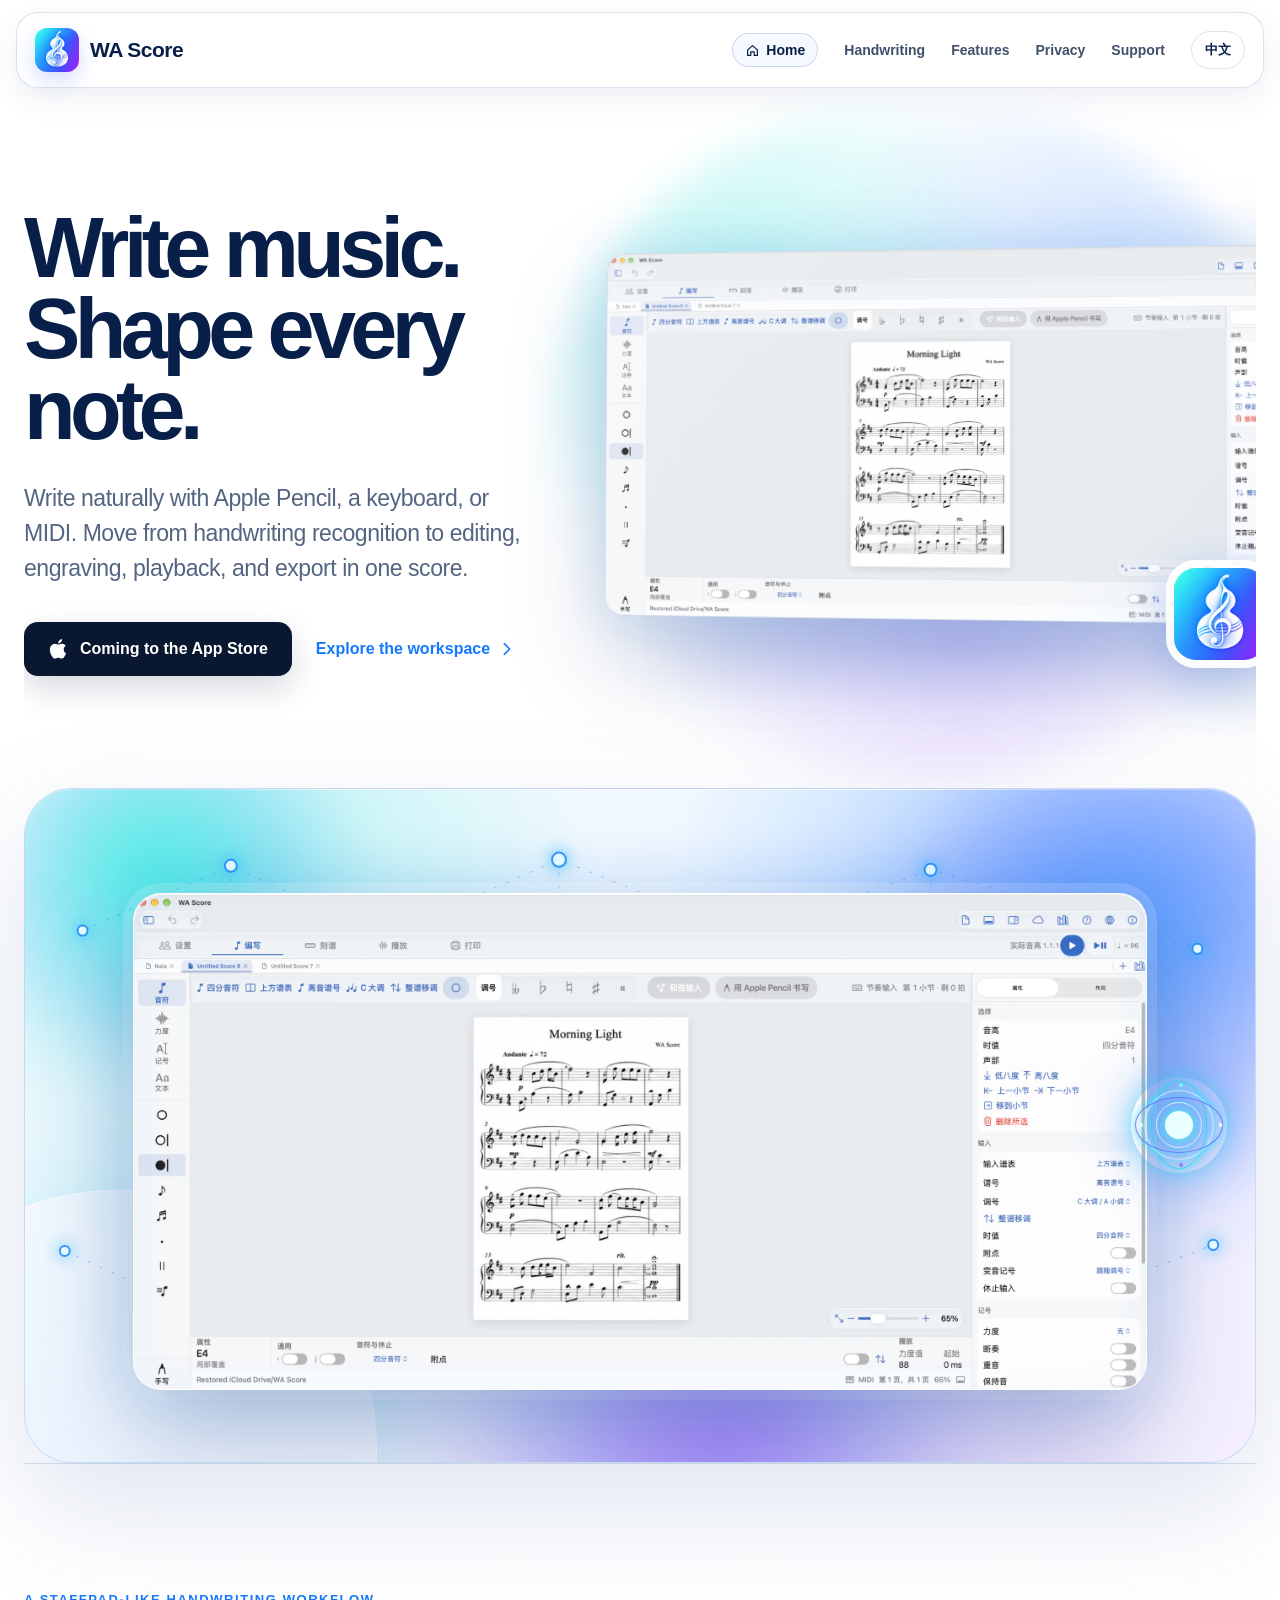
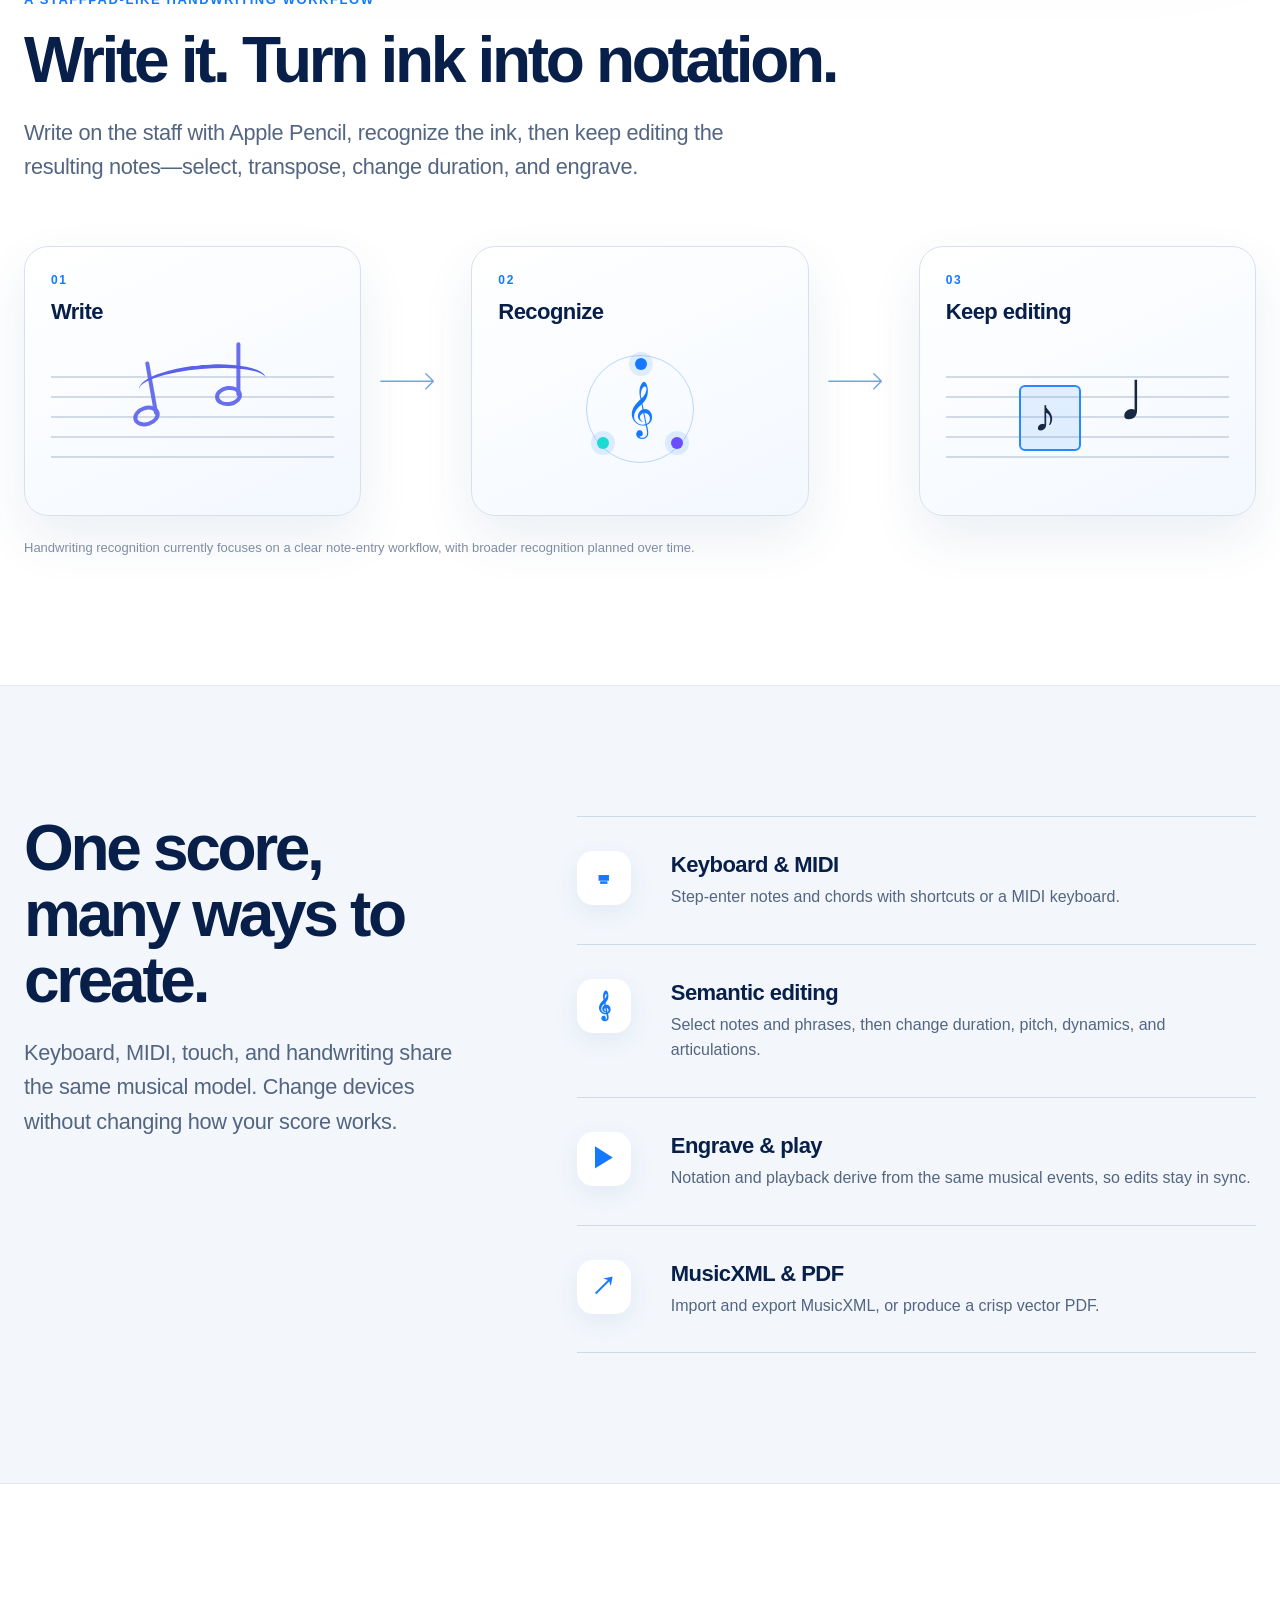
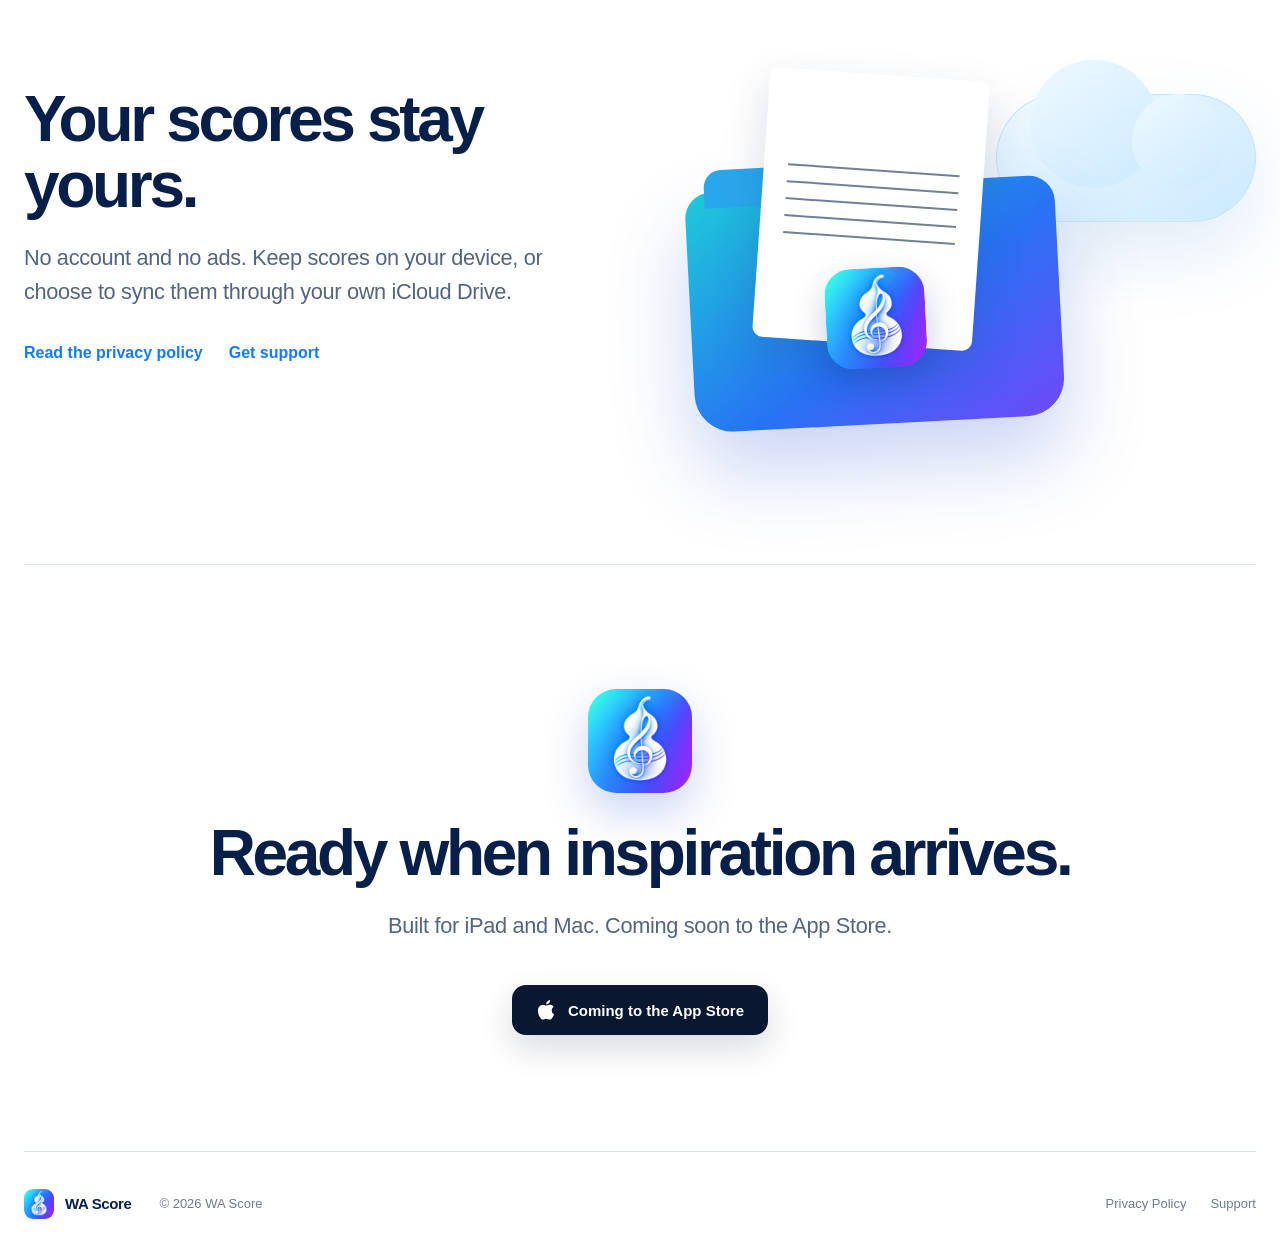
==== commit 5f02df69: "feat: add neural lighting to workspace showcase" ====
--- a/index.html
+++ b/index.html
@@ -20,8 +20,8 @@
     <link rel="icon" href="/favicon.ico?v=2" sizes="any" />
     <link rel="icon" type="image/png" href="/favicon-32x32.png?v=2" sizes="32x32" />
     <link rel="apple-touch-icon" href="/apple-touch-icon.png?v=2" />
-    <link rel="stylesheet" href="styles.css?v=4" />
-    <script src="script.js?v=3" defer></script>
+    <link rel="stylesheet" href="styles.css?v=5" />
+    <script src="script.js?v=4" defer></script>
   </head>
   <body>
     <header class="site-header">
@@ -99,6 +99,26 @@
         <div class="smart-light smart-light-a" aria-hidden="true"><i></i></div>
         <div class="smart-light smart-light-b" aria-hidden="true"><i></i></div>
         <div class="smart-light smart-light-c" aria-hidden="true"><i></i></div>
+        <div class="intelligence-field" aria-hidden="true">
+          <svg viewBox="0 0 1200 620" preserveAspectRatio="none">
+            <g class="neural-links">
+              <path d="M36 118 186 54 340 124 518 48 708 122 894 58 1164 136" />
+              <path d="M18 434 194 512 354 438 520 548 718 452 906 530 1180 428" />
+              <path d="M186 54 194 512M340 124 354 438M518 48 520 548M708 122 718 452M894 58 906 530" />
+            </g>
+            <g class="neural-nodes">
+              <circle cx="36" cy="118" r="5" /><circle cx="186" cy="54" r="6" /><circle cx="340" cy="124" r="4" />
+              <circle cx="518" cy="48" r="7" /><circle cx="708" cy="122" r="5" /><circle cx="894" cy="58" r="6" />
+              <circle cx="1164" cy="136" r="5" /><circle cx="18" cy="434" r="5" /><circle cx="194" cy="512" r="6" />
+              <circle cx="354" cy="438" r="4" /><circle cx="520" cy="548" r="7" /><circle cx="718" cy="452" r="5" />
+              <circle cx="906" cy="530" r="6" /><circle cx="1180" cy="428" r="5" />
+            </g>
+          </svg>
+          <i class="data-pulse data-pulse-a"></i>
+          <i class="data-pulse data-pulse-b"></i>
+          <i class="data-pulse data-pulse-c"></i>
+        </div>
+        <div class="intelligence-core" aria-hidden="true"><i></i><i></i><i></i><b></b></div>
         <div class="workspace-frame reveal">
           <img
             src="assets/wa-score-workspace.webp"
@@ -107,8 +127,6 @@
             alt="WA Score running on Mac with a piano score open in the Write workspace"
           />
         </div>
-        <p class="artifact-caption lang-zh">真实 WA Score Mac Catalyst 界面；《Morning Light》谱面为宣传演示内容。</p>
-        <p class="artifact-caption lang-en">The real WA Score Mac Catalyst interface; the “Morning Light” score is promotional demo content.</p>
       </section>
 
       <section class="handwriting section-shell" id="handwriting">
--- a/styles.css
+++ b/styles.css
@@ -190,11 +190,29 @@
 .smart-light-b i { background: radial-gradient(circle, rgba(48, 135, 255, 0.68) 0%, rgba(67, 99, 255, 0.26) 46%, transparent 72%); filter: blur(38px); animation: intelligent-drift-b 17s cubic-bezier(0.77, 0, 0.175, 1) infinite alternate; }
 .smart-light-c { width: 480px; height: 360px; left: 36%; bottom: -170px; }
 .smart-light-c i { background: radial-gradient(ellipse, rgba(133, 77, 255, 0.58) 0%, rgba(83, 103, 255, 0.2) 48%, transparent 74%); filter: blur(42px); animation: intelligent-drift-c 20s cubic-bezier(0.77, 0, 0.175, 1) infinite alternate; }
+.intelligence-field { position: absolute; z-index: 1; inset: 22px; pointer-events: none; transition: transform 500ms cubic-bezier(0.23, 1, 0.32, 1); will-change: transform; }
+.intelligence-field svg { width: 100%; height: 100%; overflow: visible; }
+.neural-links { fill: none; stroke: rgba(34, 117, 255, 0.32); stroke-width: 1.15; stroke-linecap: round; stroke-dasharray: 2 11; filter: drop-shadow(0 0 7px rgba(18, 211, 230, 0.46)); }
+.neural-nodes { fill: #ecffff; stroke: rgba(32, 141, 255, 0.88); stroke-width: 2; filter: drop-shadow(0 0 8px rgba(28, 177, 255, 0.92)); }
+.neural-nodes circle { transform-box: fill-box; transform-origin: center; animation: neural-breathe 2.8s cubic-bezier(0.77, 0, 0.175, 1) infinite alternate; }
+.neural-nodes circle:nth-child(3n + 2) { animation-delay: -0.9s; }
+.neural-nodes circle:nth-child(3n) { animation-delay: -1.8s; }
+.data-pulse { position: absolute; width: 7px; height: 7px; border: 1px solid rgba(255, 255, 255, 0.96); border-radius: 50%; background: #42f1e8; box-shadow: 0 0 8px #27dfea, 0 0 22px rgba(29, 137, 255, 0.92); opacity: 0; will-change: transform, opacity; }
+.data-pulse-a { left: 5%; top: 19%; animation: signal-a 5.4s linear infinite; }
+.data-pulse-b { right: 8%; top: 17%; background: #7d7bff; animation: signal-b 6.2s linear -2.1s infinite; }
+.data-pulse-c { left: 16%; bottom: 14%; animation: signal-c 7s linear -3.4s infinite; }
+.intelligence-core { position: absolute; z-index: 3; width: 96px; height: 96px; right: 28px; top: 50%; pointer-events: none; border-radius: 50%; background: radial-gradient(circle, rgba(255, 255, 255, 0.96) 0 8%, rgba(61, 226, 255, 0.48) 9% 14%, rgba(48, 114, 255, 0.12) 38%, transparent 68%); box-shadow: 0 0 24px rgba(38, 215, 239, 0.5), 0 0 58px rgba(50, 101, 255, 0.36); transform: translateY(-50%); }
+.intelligence-core::before, .intelligence-core::after, .intelligence-core i { content: ""; position: absolute; inset: 13px; border: 1px solid rgba(239, 254, 255, 0.88); border-radius: 50%; box-shadow: 0 0 8px rgba(55, 224, 255, 0.72); will-change: transform, opacity; }
+.intelligence-core::before { inset: 4px 20px; border-color: rgba(35, 214, 239, 0.78); animation: core-orbit-a 4.8s linear infinite; }
+.intelligence-core::after { inset: 20px 4px; border-color: rgba(94, 103, 255, 0.8); animation: core-orbit-b 5.6s linear infinite; }
+.intelligence-core i:first-child { transform: rotate(45deg); animation: core-orbit-c 4.2s linear infinite; }
+.intelligence-core i:nth-child(2) { inset: 25px; border-color: rgba(255, 255, 255, 0.92); animation: core-breathe 2.2s cubic-bezier(0.77, 0, 0.175, 1) infinite alternate; }
+.intelligence-core i:nth-child(3) { inset: 34px; border: 0; background: #eaffff; box-shadow: 0 0 10px #63f8f0, 0 0 28px #357dff; animation: core-breathe 1.8s cubic-bezier(0.77, 0, 0.175, 1) -0.7s infinite alternate; }
+.intelligence-core b { position: absolute; width: 4px; height: 4px; left: 8px; top: 46px; border-radius: 50%; background: white; box-shadow: 80px 0 #fff, 40px -40px #6ff, 40px 40px #8b7cff, 0 0 12px #45e8ff, 80px 0 12px #45e8ff; animation: core-nodes 2.4s cubic-bezier(0.77, 0, 0.175, 1) infinite alternate; }
 .workspace-frame { position: relative; z-index: 1; width: min(1080px, 92%); margin-inline: auto; border: 1px solid rgba(255, 255, 255, 0.88); border-radius: var(--radius); overflow: hidden; background: var(--white); box-shadow: 0 48px 110px rgba(20, 53, 112, 0.28), 0 0 0 10px rgba(255, 255, 255, 0.16), 0 0 70px rgba(42, 139, 255, 0.2); transform: perspective(1600px) rotateX(2deg) rotateY(-1deg); transform-origin: center; }
+.workspace-frame::before { content: ""; position: absolute; z-index: 2; width: 100%; height: 24%; left: 0; top: -32%; pointer-events: none; background: linear-gradient(180deg, transparent, rgba(77, 232, 255, 0.03) 26%, rgba(112, 150, 255, 0.24) 50%, rgba(255, 255, 255, 0.18) 53%, transparent 100%); mix-blend-mode: screen; animation: intelligent-scan 7.2s cubic-bezier(0.77, 0, 0.175, 1) infinite; will-change: transform, opacity; }
 .workspace-frame::after { content: ""; position: absolute; inset: 0; pointer-events: none; border-radius: inherit; box-shadow: inset 0 1px rgba(255, 255, 255, 0.82), inset 0 0 36px rgba(79, 159, 255, 0.05); }
 .workspace-frame img { width: 100%; height: auto; }
-.artifact-caption { position: relative; z-index: 1; margin: 34px auto 0; text-align: center; color: #526784; font-size: 13px; font-weight: 600; }
-
 .handwriting { padding: 126px 0 130px; border-top: 1px solid var(--line); }
 .section-copy { max-width: 850px; }
 .eyebrow { margin: 0 0 18px !important; color: var(--blue) !important; font-size: 13px !important; font-weight: 800; letter-spacing: 0.12em !important; text-transform: uppercase; }
@@ -270,6 +288,16 @@
 @keyframes intelligent-drift-a { from { transform: translate3d(-4%, -2%, 0) scale(0.94); opacity: 0.68; } to { transform: translate3d(16%, 13%, 0) scale(1.08); opacity: 0.94; } }
 @keyframes intelligent-drift-b { from { transform: translate3d(7%, -5%, 0) scale(1.05); opacity: 0.72; } to { transform: translate3d(-15%, 16%, 0) scale(0.92); opacity: 0.96; } }
 @keyframes intelligent-drift-c { from { transform: translate3d(-8%, 9%, 0) scale(0.96); opacity: 0.62; } to { transform: translate3d(13%, -10%, 0) scale(1.1); opacity: 0.9; } }
+@keyframes neural-breathe { from { transform: scale(0.72); opacity: 0.44; } to { transform: scale(1.38); opacity: 1; } }
+@keyframes signal-a { 0% { transform: translate3d(0, 0, 0) scale(0.7); opacity: 0; } 12% { opacity: 1; } 88% { opacity: 1; } 100% { transform: translate3d(820px, 48px, 0) scale(1.15); opacity: 0; } }
+@keyframes signal-b { 0% { transform: translate3d(0, 0, 0) scale(0.7); opacity: 0; } 12% { opacity: 1; } 88% { opacity: 1; } 100% { transform: translate3d(-760px, 390px, 0) scale(1.1); opacity: 0; } }
+@keyframes signal-c { 0% { transform: translate3d(0, 0, 0) scale(0.7); opacity: 0; } 12% { opacity: 1; } 88% { opacity: 1; } 100% { transform: translate3d(850px, -90px, 0) scale(1.2); opacity: 0; } }
+@keyframes intelligent-scan { 0%, 14% { transform: translate3d(0, 0, 0); opacity: 0; } 24% { opacity: 0.9; } 72% { opacity: 0.72; } 86%, 100% { transform: translate3d(0, 560%, 0); opacity: 0; } }
+@keyframes core-orbit-a { to { transform: rotate(360deg); } }
+@keyframes core-orbit-b { to { transform: rotate(-360deg); } }
+@keyframes core-orbit-c { from { transform: rotate(45deg) scaleX(0.72); } to { transform: rotate(405deg) scaleX(0.72); } }
+@keyframes core-breathe { from { transform: scale(0.76); opacity: 0.48; } to { transform: scale(1.16); opacity: 1; } }
+@keyframes core-nodes { from { transform: rotate(-8deg) scale(0.9); opacity: 0.56; } to { transform: rotate(8deg) scale(1.08); opacity: 1; } }
 
 @media (prefers-reduced-motion: reduce) {
   html { scroll-behavior: auto; }
@@ -277,6 +305,10 @@
   .recognition-orbit { animation: none; }
   .smart-light { transition: none; }
   .smart-light i { animation: none; opacity: 0.72; }
+  .intelligence-field { transition: none; }
+  .neural-nodes circle, .data-pulse, .workspace-frame::before, .intelligence-core::before, .intelligence-core::after, .intelligence-core i, .intelligence-core b { animation: none; }
+  .neural-nodes circle { opacity: 0.7; }
+  .data-pulse { display: none; }
 }
 
 @media (max-width: 900px) {
@@ -292,6 +324,13 @@
   .hero-app-icon { right: 18px; width: 90px; height: 90px; border-radius: 25px; }
   .workspace-section { width: calc(100% - 24px); padding: 68px 24px 52px; border-radius: 34px; }
   .workspace-frame { width: 100%; transform: none; }
+  .intelligence-core { width: 72px; height: 72px; right: 8px; }
+  .intelligence-core::before { inset: 3px 15px; }
+  .intelligence-core::after { inset: 15px 3px; }
+  .intelligence-core i:first-child { inset: 10px; }
+  .intelligence-core i:nth-child(2) { inset: 19px; }
+  .intelligence-core i:nth-child(3) { inset: 25px; }
+  .intelligence-core b { left: 5px; top: 34px; box-shadow: 58px 0 #fff, 29px -29px #6ff, 29px 29px #8b7cff, 0 0 10px #45e8ff, 58px 0 10px #45e8ff; }
   .recognition-flow { grid-template-columns: 1fr; }
   .flow-arrow { justify-self: center; transform: rotate(90deg); }
   .feature-layout, .ownership { grid-template-columns: 1fr; gap: 60px; }
@@ -312,7 +351,13 @@
   .hero-app-icon { width: 72px; height: 72px; right: 10px; border-width: 5px; border-radius: 21px; }
   .workspace-section { width: calc(100% - 16px); padding: 42px 10px 34px; border-radius: 24px; }
   .workspace-frame { border-radius: 16px; box-shadow: 0 28px 70px rgba(20, 53, 112, 0.24), 0 0 0 6px rgba(255, 255, 255, 0.14), 0 0 44px rgba(42, 139, 255, 0.18); }
-  .artifact-caption { margin-top: 24px; padding-inline: 12px; }
+  .intelligence-core { width: 58px; height: 58px; right: 2px; }
+  .intelligence-core::before { inset: 3px 12px; }
+  .intelligence-core::after { inset: 12px 3px; }
+  .intelligence-core i:first-child { inset: 8px; }
+  .intelligence-core i:nth-child(2) { inset: 15px; }
+  .intelligence-core i:nth-child(3) { inset: 21px; }
+  .intelligence-core b { left: 4px; top: 27px; box-shadow: 46px 0 #fff, 23px -23px #6ff, 23px 23px #8b7cff, 0 0 8px #45e8ff, 46px 0 8px #45e8ff; }
   .handwriting, .feature-band { padding: 90px 0; }
   .section-copy h2, .feature-intro h2, .ownership h2, .closing-cta h2 { font-size: 40px; }
   .feature-list article { grid-template-columns: 50px 1fr; gap: 16px; }
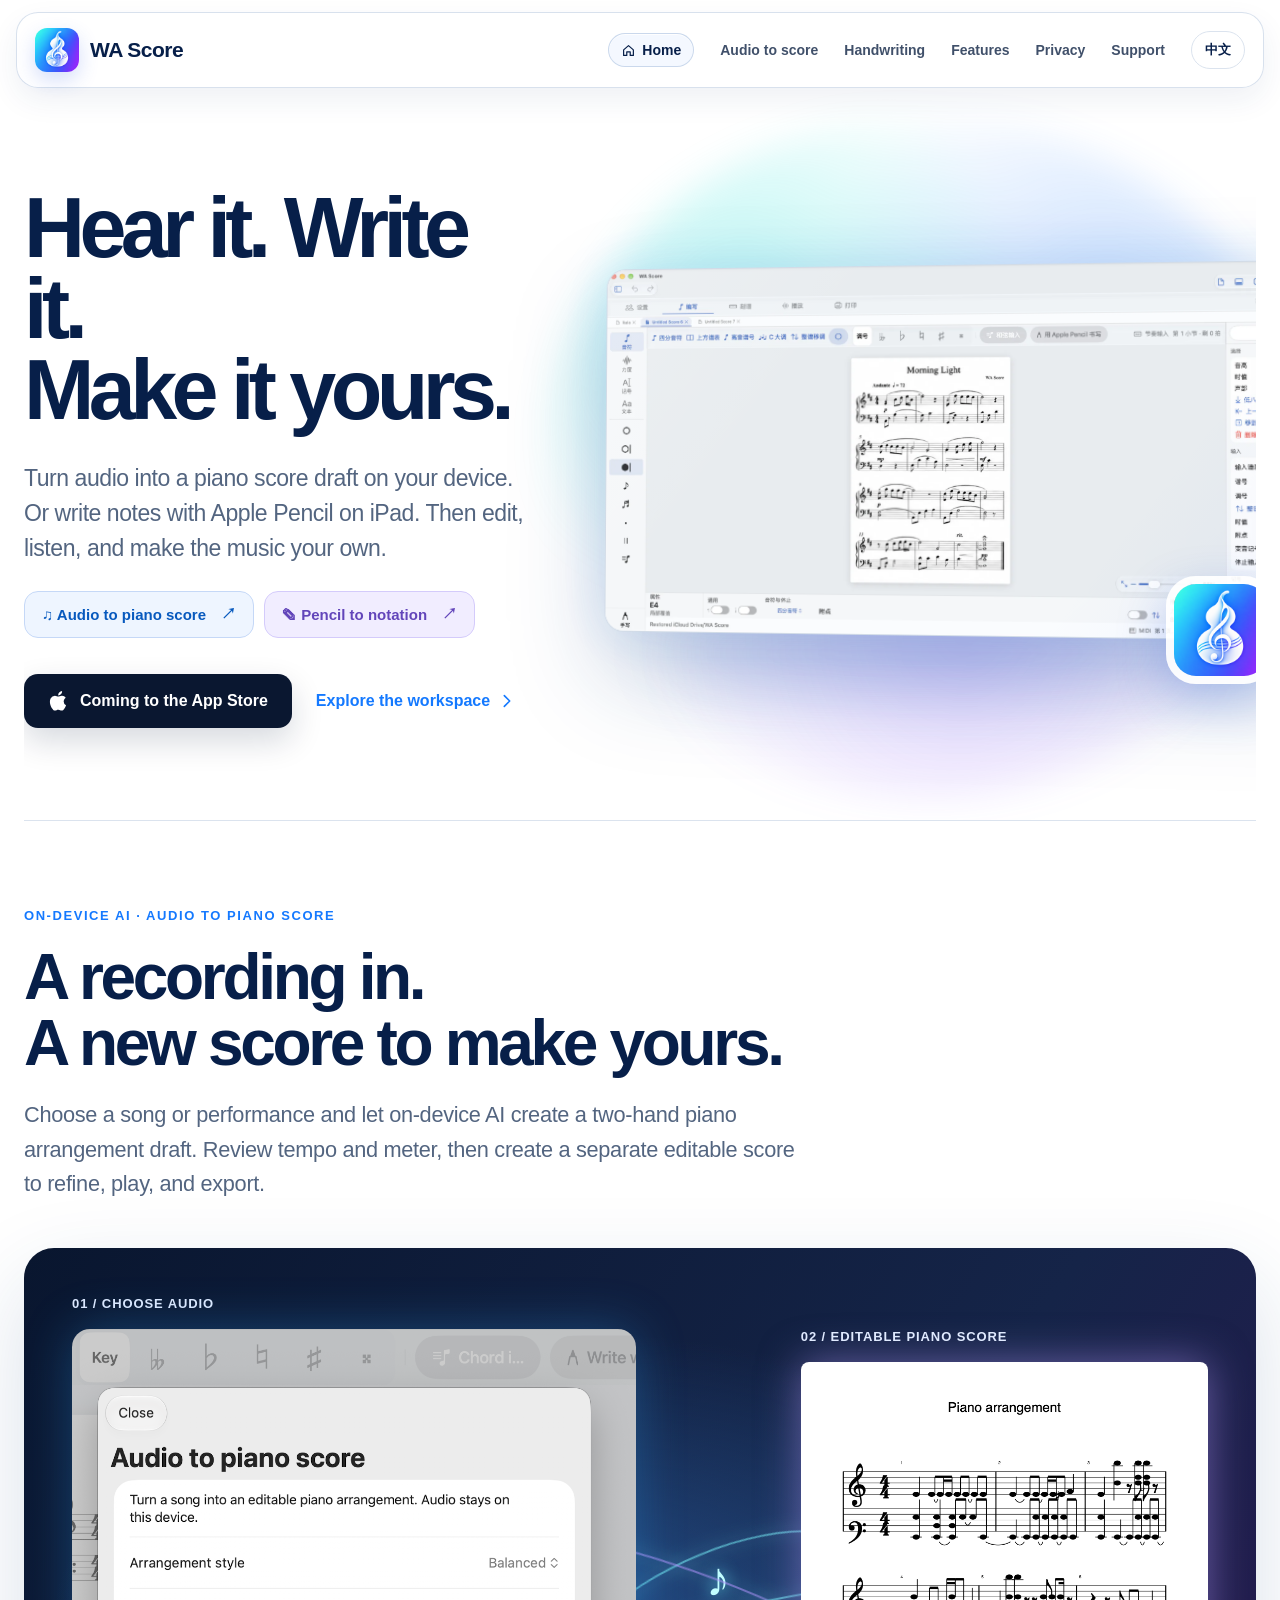
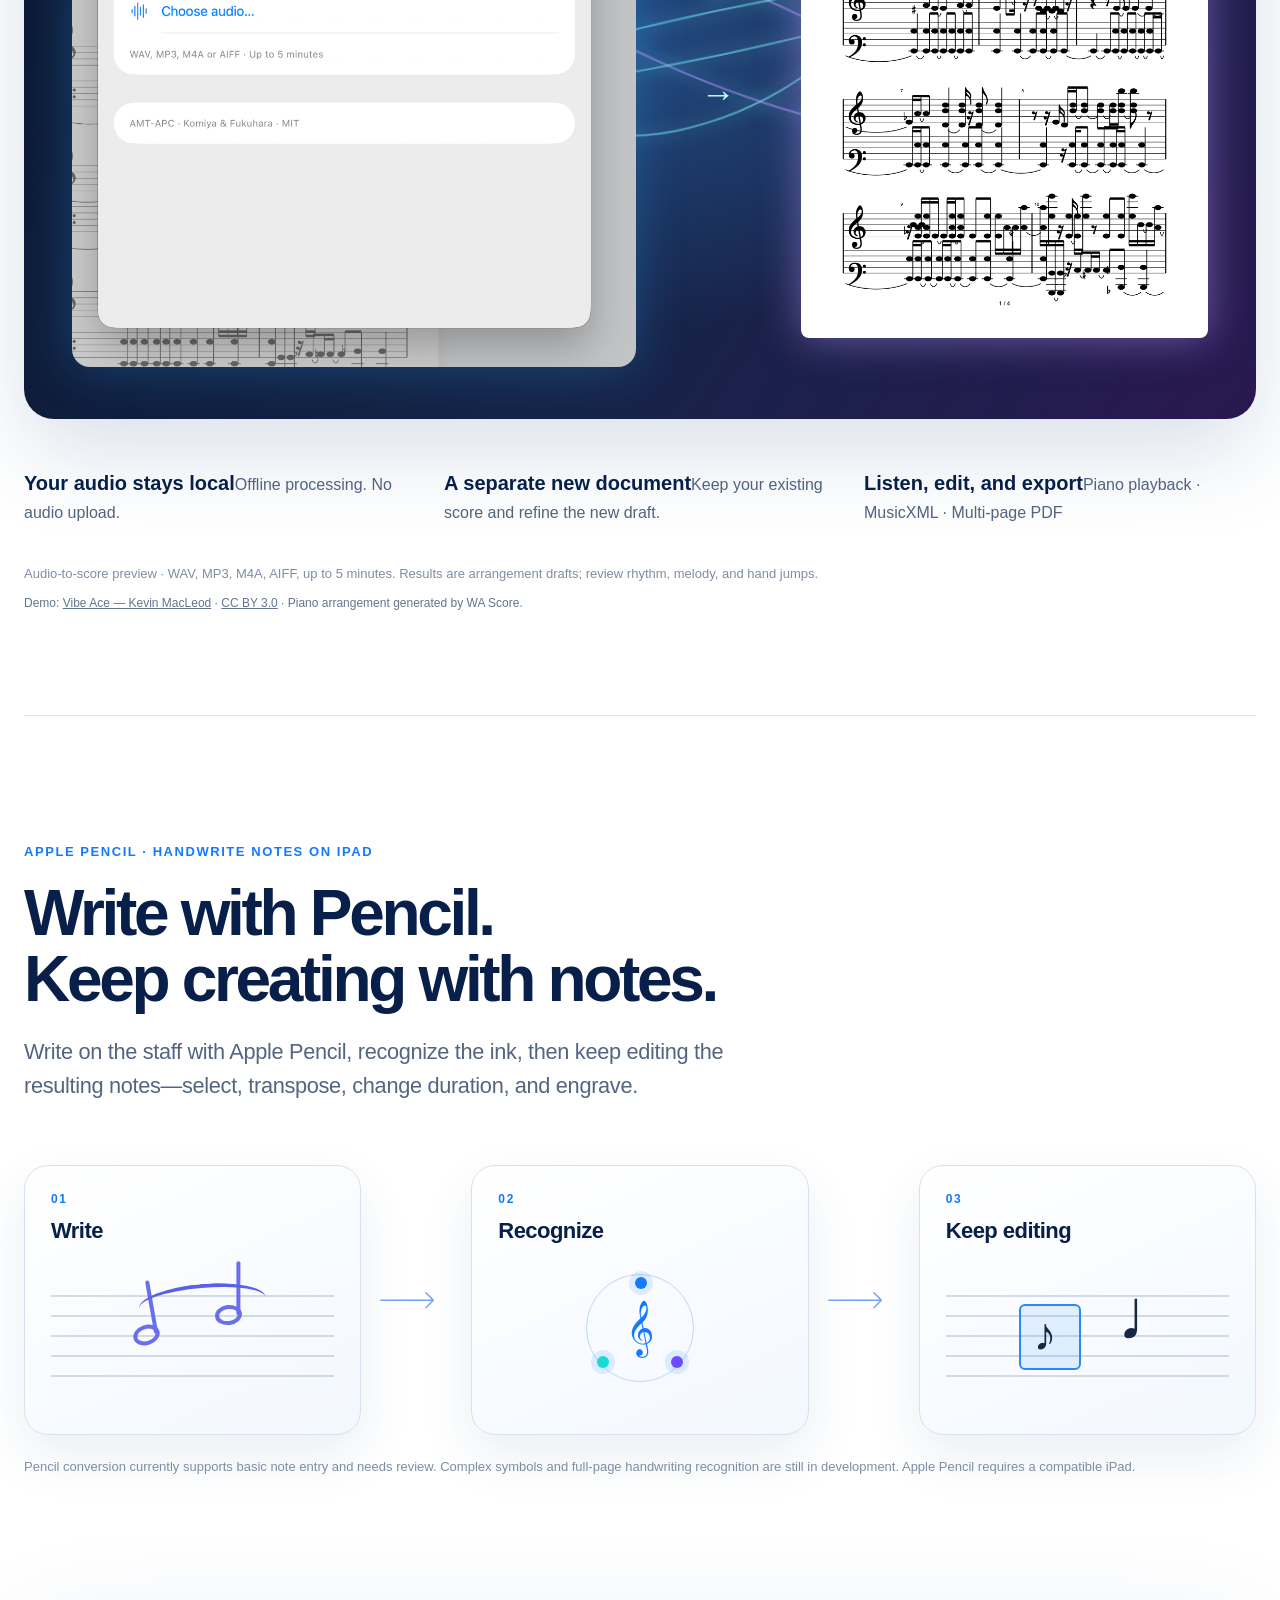
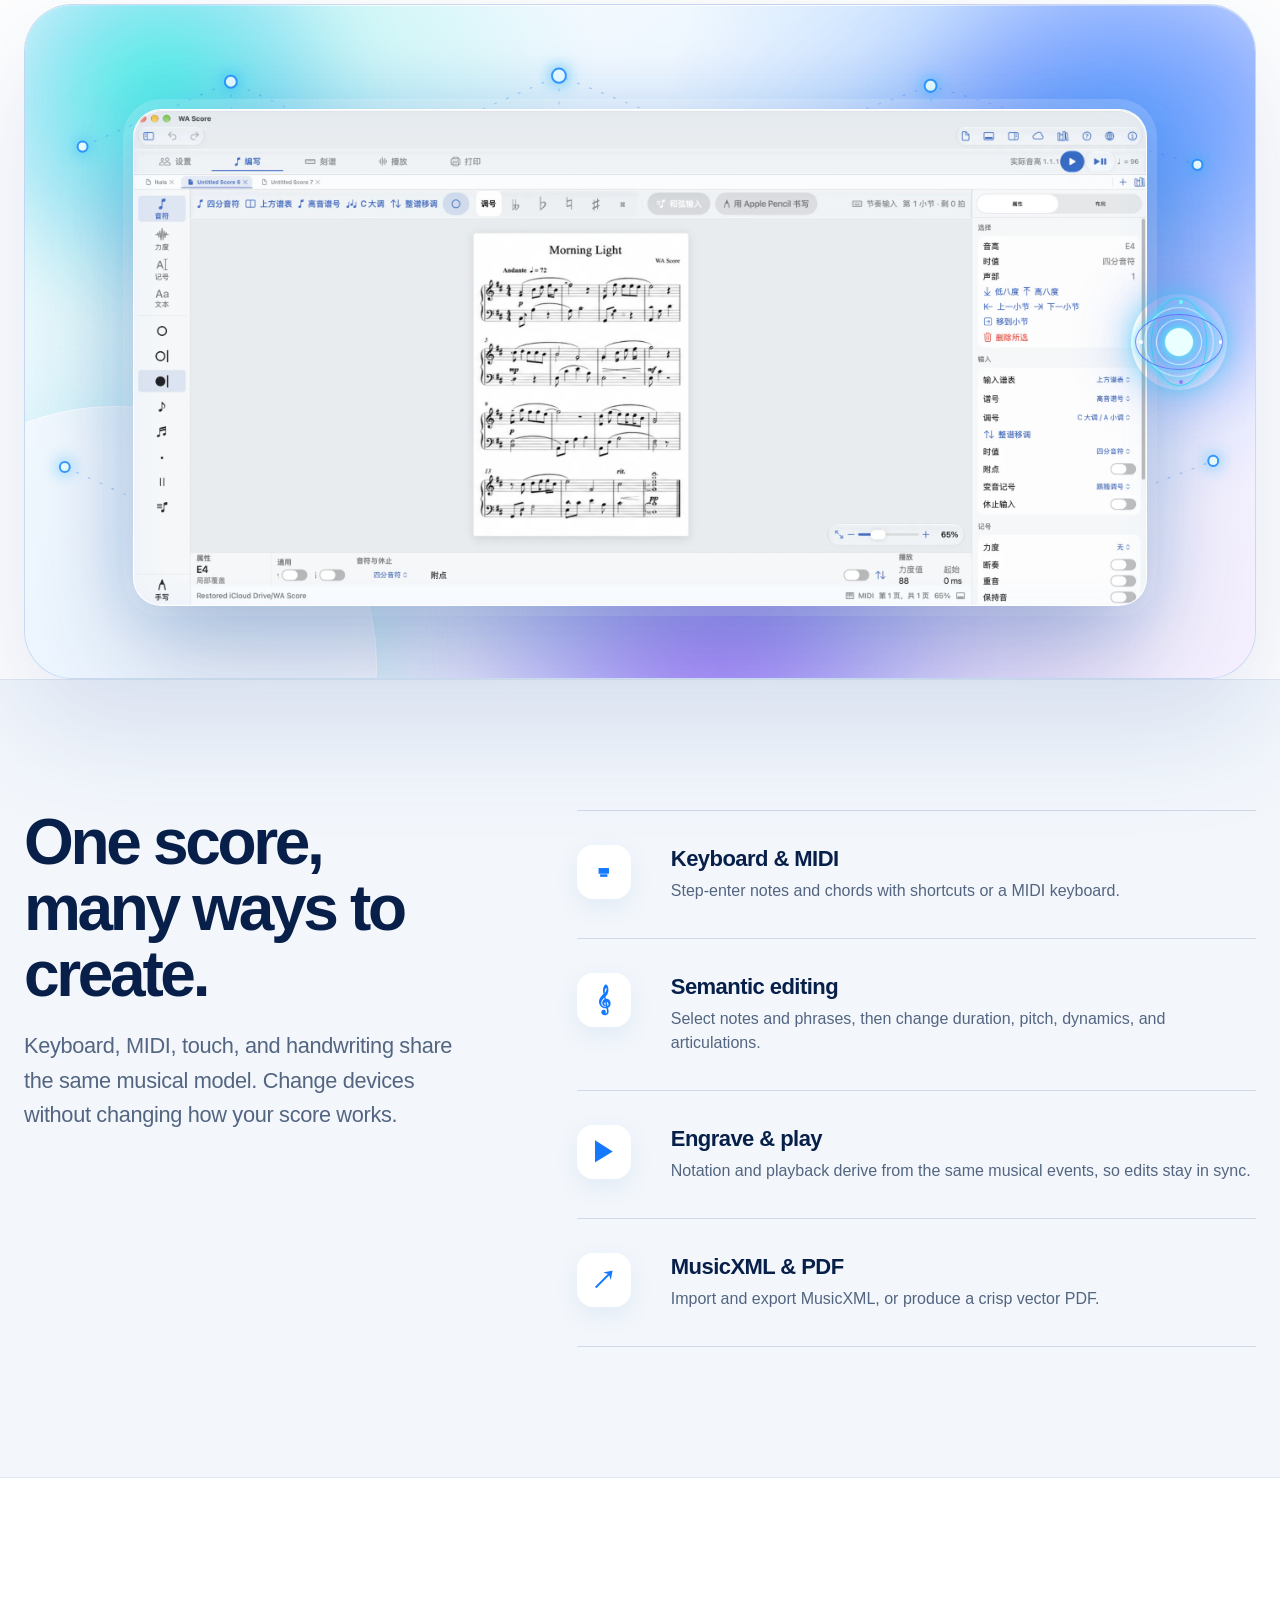
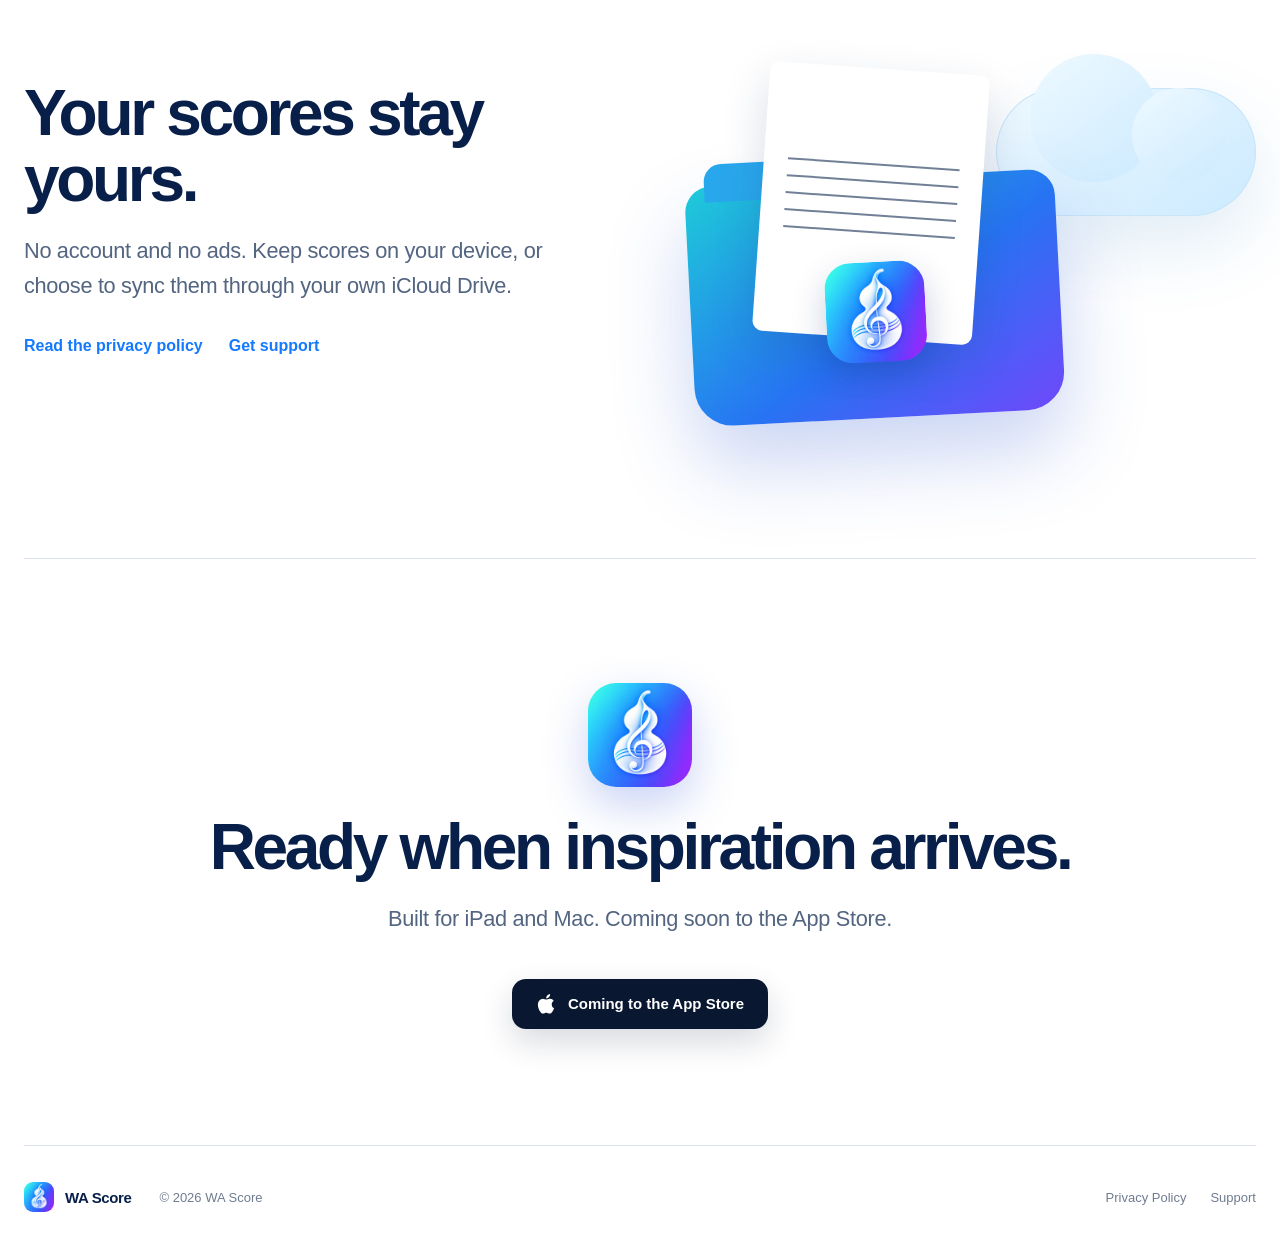
==== commit 65a84fe1: "feat: highlight audio and Pencil score creation" ====
--- a/index.html
+++ b/index.html
@@ -5,7 +5,7 @@
     <meta name="viewport" content="width=device-width, initial-scale=1" />
     <meta
       name="description"
-      content="WA Score 是适用于 iPad 和 Mac 的原生乐谱创作工具，支持键盘、MIDI 与 Apple Pencil 手写转换。"
+      content="WA Score 是适用于 iPad 和 Mac 的原生乐谱创作工具，支持本地 AI 音频转钢琴谱、Apple Pencil 基础音符手写转换，以及编辑、播放和多页导出。"
     />
     <meta name="theme-color" content="#ffffff" />
     <meta property="og:title" content="WA Score" />
@@ -16,7 +16,7 @@
     <meta property="og:type" content="website" />
     <meta property="og:url" content="https://wa-score.fuluwa.top/" />
     <meta property="og:image" content="https://wa-score.fuluwa.top/assets/wa-score-workspace.png" />
-    <title>WA Score · 乐谱创作、刻谱与播放</title>
+    <title>WA Score · 音频转钢琴谱与 Pencil 手写创作</title>
     <link rel="icon" href="/favicon.ico?v=2" sizes="any" />
     <link rel="icon" type="image/png" href="/favicon-32x32.png?v=2" sizes="32x32" />
     <link rel="apple-touch-icon" href="/apple-touch-icon.png?v=2" />
@@ -35,6 +35,7 @@
           <svg viewBox="0 0 20 20" aria-hidden="true"><path d="M3.5 9.2 10 3.5l6.5 5.7v7.3h-4.2v-4.7H7.7v4.7H3.5Z" /></svg>
           <span class="lang-zh">主页</span><span class="lang-en">Home</span>
         </a>
+        <a class="nav-audio" href="#audio-piano"><span class="lang-zh">音频转谱</span><span class="lang-en">Audio to score</span></a>
         <a class="nav-handwriting" href="#handwriting">
           <span class="lang-zh">手写转换</span><span class="lang-en">Handwriting</span>
         </a>
@@ -58,15 +59,19 @@
       <section class="hero section-shell">
         <div class="hero-copy reveal">
           <h1>
-            <span class="lang-zh">把灵感写成乐谱。</span>
-            <span class="lang-en">Write music.<br />Shape every note.</span>
+            <span class="lang-zh">听见灵感，<br />写成乐谱。</span>
+            <span class="lang-en">Hear it. Write it.<br />Make it yours.</span>
           </h1>
           <p class="hero-lead lang-zh">
-            在 iPad 与 Mac 上，用 Apple Pencil、键盘或 MIDI 自然输入；从手写识别到刻谱、播放与导出，都围绕同一份可编辑乐谱完成。
+            导入音频，在设备上生成钢琴谱草稿；或在 iPad 上用 Apple Pencil 写下音符。接着编辑、试听，把灵感变成自己的作品。
           </p>
           <p class="hero-lead lang-en">
-            Write naturally with Apple Pencil, a keyboard, or MIDI. Move from handwriting recognition to editing, engraving, playback, and export in one score.
+            Turn audio into a piano score draft on your device. Or write notes with Apple Pencil on iPad. Then edit, listen, and make the music your own.
           </p>
+          <div class="creation-links">
+            <a href="#audio-piano"><span class="lang-zh">♫ 音频转钢琴谱</span><span class="lang-en">♫ Audio to piano score</span><b>↗</b></a>
+            <a href="#handwriting"><span class="lang-zh">✎ Pencil 手写转音符</span><span class="lang-en">✎ Pencil to notation</span><b>↗</b></a>
+          </div>
           <div class="hero-actions">
             <span class="store-placeholder" aria-disabled="true">
               <svg viewBox="0 0 24 24" aria-hidden="true">
@@ -93,6 +98,86 @@
           </div>
           <img class="hero-app-icon" src="assets/app-icon.png" alt="" aria-hidden="true" />
         </div>
+      </section>
+
+      <section class="audio-section section-shell" id="audio-piano">
+        <div class="section-copy reveal">
+          <p class="eyebrow"><span class="lang-zh">本地 AI · 音频转钢琴谱</span><span class="lang-en">ON-DEVICE AI · AUDIO TO PIANO SCORE</span></p>
+          <h2 class="lang-zh">从一段音频，<br />开始一份新乐谱。</h2>
+          <h2 class="lang-en">A recording in.<br />A new score to make yours.</h2>
+          <p class="lang-zh">选择歌曲或演奏录音，让设备上的 AI 生成双手钢琴改编草稿。确认速度与拍号后，创建独立的可编辑乐谱，继续修改、试听和导出。</p>
+          <p class="lang-en">Choose a song or performance and let on-device AI create a two-hand piano arrangement draft. Review tempo and meter, then create a separate editable score to refine, play, and export.</p>
+        </div>
+        <div class="audio-showcase reveal">
+          <div class="audio-source">
+            <span class="showcase-label"><span class="lang-zh">01 / 选择音频</span><span class="lang-en">01 / CHOOSE AUDIO</span></span>
+            <img class="lang-zh" src="assets/audio-import-zh.png" width="1226" height="1226" alt="WA Score 音频转钢琴谱界面，提供改编风格与音频选择" loading="lazy" />
+            <img class="lang-en" src="assets/audio-import-en.png" width="1094" height="1238" alt="WA Score audio import sheet with arrangement style and file selection" loading="lazy" />
+          </div>
+          <div class="audio-light" aria-hidden="true"><span>♪</span><i></i><i></i><i></i><b>→</b></div>
+          <div class="audio-result">
+            <span class="showcase-label"><span class="lang-zh">02 / 可编辑钢琴谱</span><span class="lang-en">02 / EDITABLE PIANO SCORE</span></span>
+            <img src="assets/audio-piano-result.png" width="800" height="1132" alt="Actual generated two-staff piano score, page 1 of 4" loading="lazy" />
+          </div>
+        </div>
+        <div class="audio-benefits">
+          <p><strong class="lang-zh">音频留在设备内</strong><strong class="lang-en">Your audio stays local</strong><span class="lang-zh">离线处理，无需上传录音。</span><span class="lang-en">Offline processing. No audio upload.</span></p>
+          <p><strong class="lang-zh">保留原稿，另建新谱</strong><strong class="lang-en">A separate new document</strong><span class="lang-zh">原有乐谱保留，改编结果自由修改。</span><span class="lang-en">Keep your existing score and refine the new draft.</span></p>
+          <p><strong class="lang-zh">从试听到多页导出</strong><strong class="lang-en">Listen, edit, and export</strong><span class="lang-zh">钢琴播放 · MusicXML · 多页 PDF</span><span class="lang-en">Piano playback · MusicXML · Multi-page PDF</span></p>
+        </div>
+        <p class="scope-note lang-zh">音频转谱预览功能 · 支持 WAV、MP3、M4A、AIFF，最长 5 分钟。结果为改编草稿，请核对节奏、旋律与手部跳跃。</p>
+        <p class="scope-note lang-en">Audio-to-score preview · WAV, MP3, M4A, AIFF, up to 5 minutes. Results are arrangement drafts; review rhythm, melody, and hand jumps.</p>
+        <p class="sample-credit">Demo: <a href="https://freemusicarchive.org/music/Kevin_MacLeod/Jazz_Sampler/Vibe_Ace">Vibe Ace — Kevin MacLeod</a> · <a href="https://creativecommons.org/licenses/by/3.0/">CC BY 3.0</a> · Piano arrangement generated by WA Score.</p>
+      </section>
+
+      <section class="handwriting section-shell" id="handwriting">
+        <div class="section-copy reveal">
+          <p class="eyebrow lang-zh">APPLE PENCIL · 在 iPad 上手写音符</p>
+          <p class="eyebrow lang-en">APPLE PENCIL · HANDWRITE NOTES ON IPAD</p>
+          <h2 class="lang-zh">提笔写音符，<br />落笔后继续编辑。</h2>
+          <h2 class="lang-en">Write with Pencil.<br />Keep creating with notes.</h2>
+          <p class="lang-zh">
+            在五线谱上用 Apple Pencil 书写，识别后得到能够选择、移调、改变时值并继续排版的音符，而不是一张不可编辑的图片。
+          </p>
+          <p class="lang-en">
+            Write on the staff with Apple Pencil, recognize the ink, then keep editing the resulting notes—select, transpose, change duration, and engrave.
+          </p>
+        </div>
+
+        <div class="recognition-flow reveal" aria-label="Handwriting recognition workflow">
+          <div class="ink-stage">
+            <span class="stage-number">01</span>
+            <strong><span class="lang-zh">书写</span><span class="lang-en">Write</span></strong>
+            <div class="mini-staff ink-staff" aria-hidden="true">
+              <span class="ink-note ink-note-a"></span>
+              <span class="ink-note ink-note-b"></span>
+              <span class="ink-slur"></span>
+            </div>
+          </div>
+          <svg class="flow-arrow" viewBox="0 0 64 24" aria-hidden="true">
+            <path d="M2 12h56m-8-8 8 8-8 8" />
+          </svg>
+          <div class="ink-stage">
+            <span class="stage-number">02</span>
+            <strong><span class="lang-zh">识别</span><span class="lang-en">Recognize</span></strong>
+            <div class="recognition-orbit" aria-hidden="true"><i></i><i></i><i></i></div>
+          </div>
+          <svg class="flow-arrow" viewBox="0 0 64 24" aria-hidden="true">
+            <path d="M2 12h56m-8-8 8 8-8 8" />
+          </svg>
+          <div class="ink-stage">
+            <span class="stage-number">03</span>
+            <strong><span class="lang-zh">继续编辑</span><span class="lang-en">Keep editing</span></strong>
+            <div class="mini-staff clean-staff" aria-hidden="true">
+              <span class="clean-note clean-note-a">♪</span>
+              <span class="clean-note clean-note-b">♩</span>
+              <span class="selection-box"></span>
+            </div>
+          </div>
+        </div>
+
+        <p class="scope-note lang-zh">Pencil 手写转换目前支持基础音符输入，识别后请核对；复杂记号与整页手写识别仍在完善。Apple Pencil 需兼容的 iPad。</p>
+        <p class="scope-note lang-en">Pencil conversion currently supports basic note entry and needs review. Complex symbols and full-page handwriting recognition are still in development. Apple Pencil requires a compatible iPad.</p>
       </section>
 
       <section class="workspace-section section-shell" id="workspace">
@@ -127,56 +212,6 @@
             alt="WA Score running on Mac with a piano score open in the Write workspace"
           />
         </div>
-      </section>
-
-      <section class="handwriting section-shell" id="handwriting">
-        <div class="section-copy reveal">
-          <p class="eyebrow lang-zh">类似 StaffPad 的手写工作流</p>
-          <p class="eyebrow lang-en">A StaffPad-like handwriting workflow</p>
-          <h2 class="lang-zh">写下来，再把笔迹变成音符。</h2>
-          <h2 class="lang-en">Write it. Turn ink into notation.</h2>
-          <p class="lang-zh">
-            在五线谱上用 Apple Pencil 书写，识别后得到能够选择、移调、改变时值并继续排版的音符，而不是一张不可编辑的图片。
-          </p>
-          <p class="lang-en">
-            Write on the staff with Apple Pencil, recognize the ink, then keep editing the resulting notes—select, transpose, change duration, and engrave.
-          </p>
-        </div>
-
-        <div class="recognition-flow reveal" aria-label="Handwriting recognition workflow">
-          <div class="ink-stage">
-            <span class="stage-number">01</span>
-            <strong><span class="lang-zh">书写</span><span class="lang-en">Write</span></strong>
-            <div class="mini-staff ink-staff" aria-hidden="true">
-              <span class="ink-note ink-note-a"></span>
-              <span class="ink-note ink-note-b"></span>
-              <span class="ink-slur"></span>
-            </div>
-          </div>
-          <svg class="flow-arrow" viewBox="0 0 64 24" aria-hidden="true">
-            <path d="M2 12h56m-8-8 8 8-8 8" />
-          </svg>
-          <div class="ink-stage">
-            <span class="stage-number">02</span>
-            <strong><span class="lang-zh">识别</span><span class="lang-en">Recognize</span></strong>
-            <div class="recognition-orbit" aria-hidden="true"><i></i><i></i><i></i></div>
-          </div>
-          <svg class="flow-arrow" viewBox="0 0 64 24" aria-hidden="true">
-            <path d="M2 12h56m-8-8 8 8-8 8" />
-          </svg>
-          <div class="ink-stage">
-            <span class="stage-number">03</span>
-            <strong><span class="lang-zh">继续编辑</span><span class="lang-en">Keep editing</span></strong>
-            <div class="mini-staff clean-staff" aria-hidden="true">
-              <span class="clean-note clean-note-a">♪</span>
-              <span class="clean-note clean-note-b">♩</span>
-              <span class="selection-box"></span>
-            </div>
-          </div>
-        </div>
-
-        <p class="scope-note lang-zh">当前手写识别面向明确的音符输入流程，并会持续扩展识别范围。</p>
-        <p class="scope-note lang-en">Handwriting recognition currently focuses on a clear note-entry workflow, with broader recognition planned over time.</p>
       </section>
 
       <section class="feature-band" id="features">
--- a/styles.css
+++ b/styles.css
@@ -28,6 +28,7 @@
 button { font: inherit; }
 .section-shell { width: var(--shell); margin-inline: auto; }
 .lang-en { display: none; }
+html[data-language="zh"] .lang-en { display: none !important; }
 html[data-language="en"] .lang-zh { display: none !important; }
 html[data-language="en"] .lang-en { display: revert; }
 
@@ -368,3 +369,43 @@
   .site-footer { flex-wrap: wrap; padding: 26px 0; }
   .site-footer p { width: 100%; order: 3; }
 }
+
+/* Two visible creation paths, with authentic input and output examples. */
+section[id] { scroll-margin-top: 108px; }
+.creation-links { display: flex; flex-wrap: wrap; gap: 10px; margin-top: 25px; }
+.creation-links a { display: flex; align-items: center; gap: 15px; padding: 13px 17px; border: 1px solid #c5d8f7; border-radius: 14px; color: #0759be; background: #eef5ff; font-size: 15px; font-weight: 700; }
+.creation-links a:last-child { background: #f1edff; border-color: #d4cbfb; color: #6245ba; }
+.creation-links a:hover { border-color: currentColor; }
+.audio-section { padding: 85px 0 90px; border-top: 1px solid var(--line); }
+.audio-showcase { position: relative; display: grid; grid-template-columns: 1.08fr .22fr .78fr; align-items: center; gap: 25px; padding: 48px; margin-top: 46px; overflow: hidden; border-radius: 30px; background: radial-gradient(ellipse at 45% 50%, #244d86, transparent 55%), linear-gradient(125deg, #09162f, #152448 60%, #2a1851); box-shadow: var(--shadow); }
+.audio-source, .audio-result { position: relative; z-index: 1; min-width: 0; }
+.audio-source img { width: 100%; height: auto; border-radius: 18px; box-shadow: 0 0 50px #319eee50; }
+.audio-result img { width: 100%; height: auto; border-radius: 8px; box-shadow: 0 0 42px #b899fc80; }
+.showcase-label { display: block; color: #e0eaff; font-size: 13px; font-weight: 700; letter-spacing: .07em; margin-bottom: 18px; }
+.audio-light { position: relative; display: grid; place-items: center; color: #c4ffff; height: 230px; }
+.audio-light span { font-size: 48px; text-shadow: 0 0 16px #69ecff; }
+.audio-light b { font-size: 35px; font-weight: 300; }
+.audio-light i { position: absolute; inset: 15% -100%; border: 2px solid #7af4fb88; border-radius: 50%; transform: rotate(-25deg); filter: drop-shadow(0 0 8px #75f3ff); }
+.audio-light i:nth-of-type(2) { inset: 28% -150%; transform: rotate(22deg); border-color: #b695ff88; }
+.audio-light i:nth-of-type(3) { inset: 40% -160%; transform: rotate(-12deg); }
+.audio-benefits { display: grid; grid-template-columns: repeat(3, 1fr); gap: 28px; margin: 32px 0 22px; }
+.audio-benefits strong, .audio-benefits span { display: block; }
+.audio-benefits strong { font-size: 20px; margin-bottom: 9px; }
+.audio-benefits p { color: var(--body); line-height: 1.65; }
+.audio-benefits strong { color: var(--ink); }
+.sample-credit { color: #63758c; font-size: 12px; line-height: 1.7; }
+.sample-credit a { text-decoration: underline; }
+.handwriting .eyebrow { color: #6846d3; }
+@media (max-width: 1100px) { .main-nav { gap: 15px; } .main-nav .nav-features { display: none; } }
+@media (max-width: 700px) {
+ .main-nav .nav-audio { display: none; }
+ .audio-showcase { padding: 25px; gap: 20px; grid-template-columns: 1fr; }
+ .audio-source { width: 88%; }
+ .audio-result { width: 80%; justify-self: end; }
+ .audio-light { height: 75px; margin: 0 20%; }
+ .audio-light span { font-size: 30px; } .audio-light b { display: none; }
+ .audio-light i { inset: 20% -20%; }
+ .audio-light i:nth-of-type(2), .audio-light i:nth-of-type(3) { inset: 30% -40%; }
+ .audio-benefits { grid-template-columns: 1fr; gap: 0; }
+ .audio-section { padding: 60px 0; }
+}
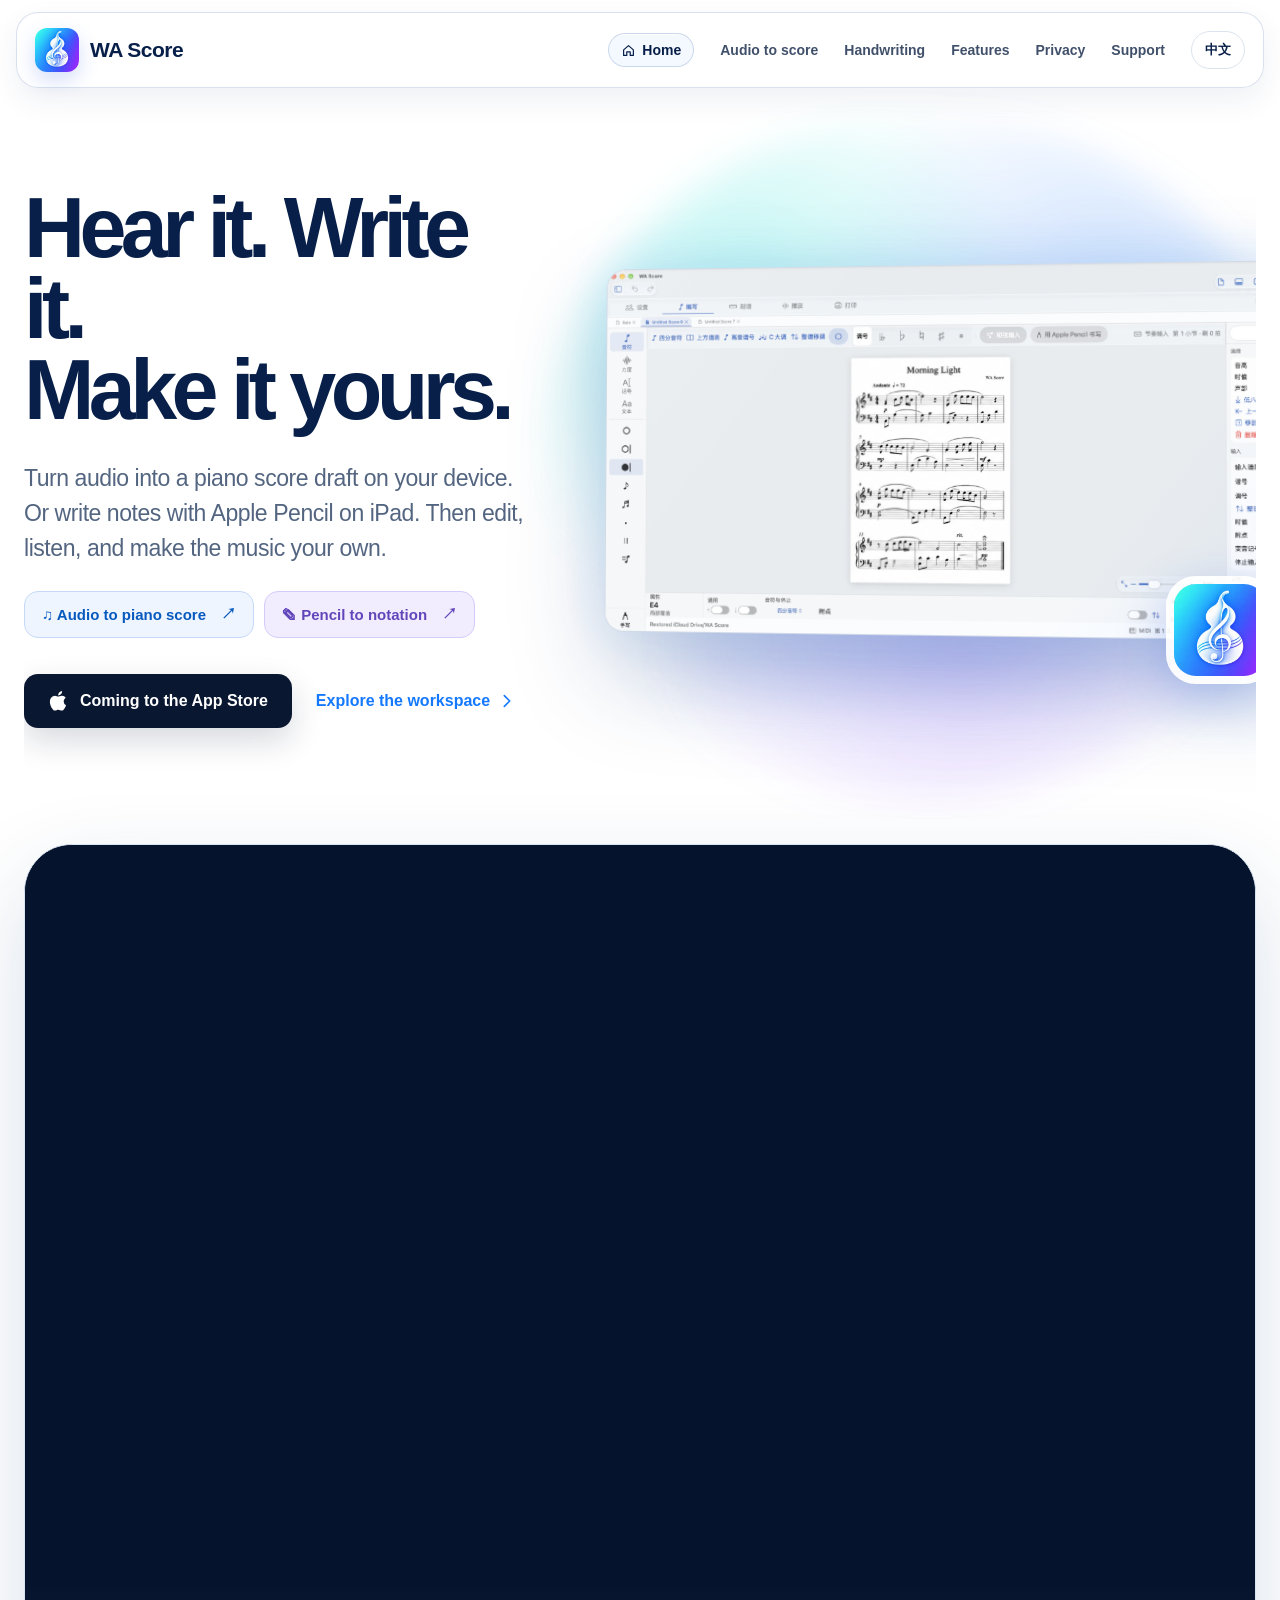
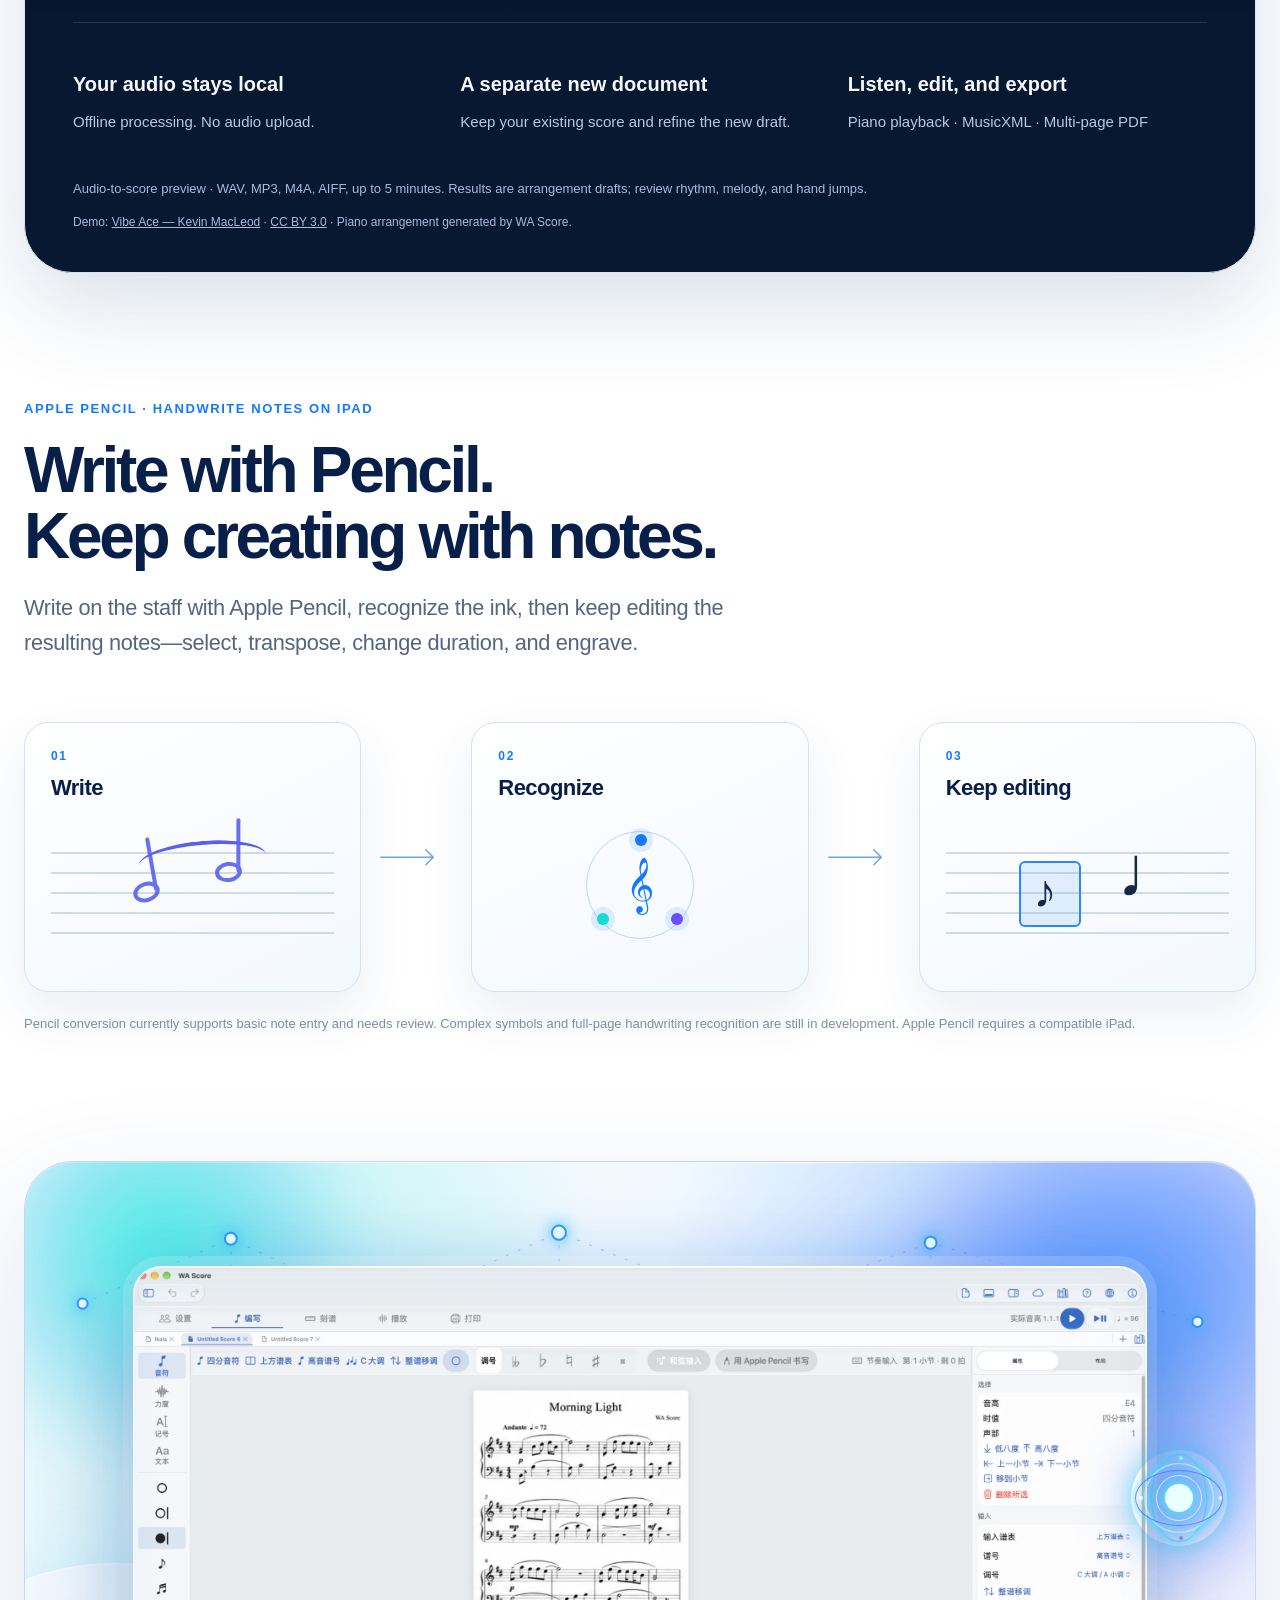
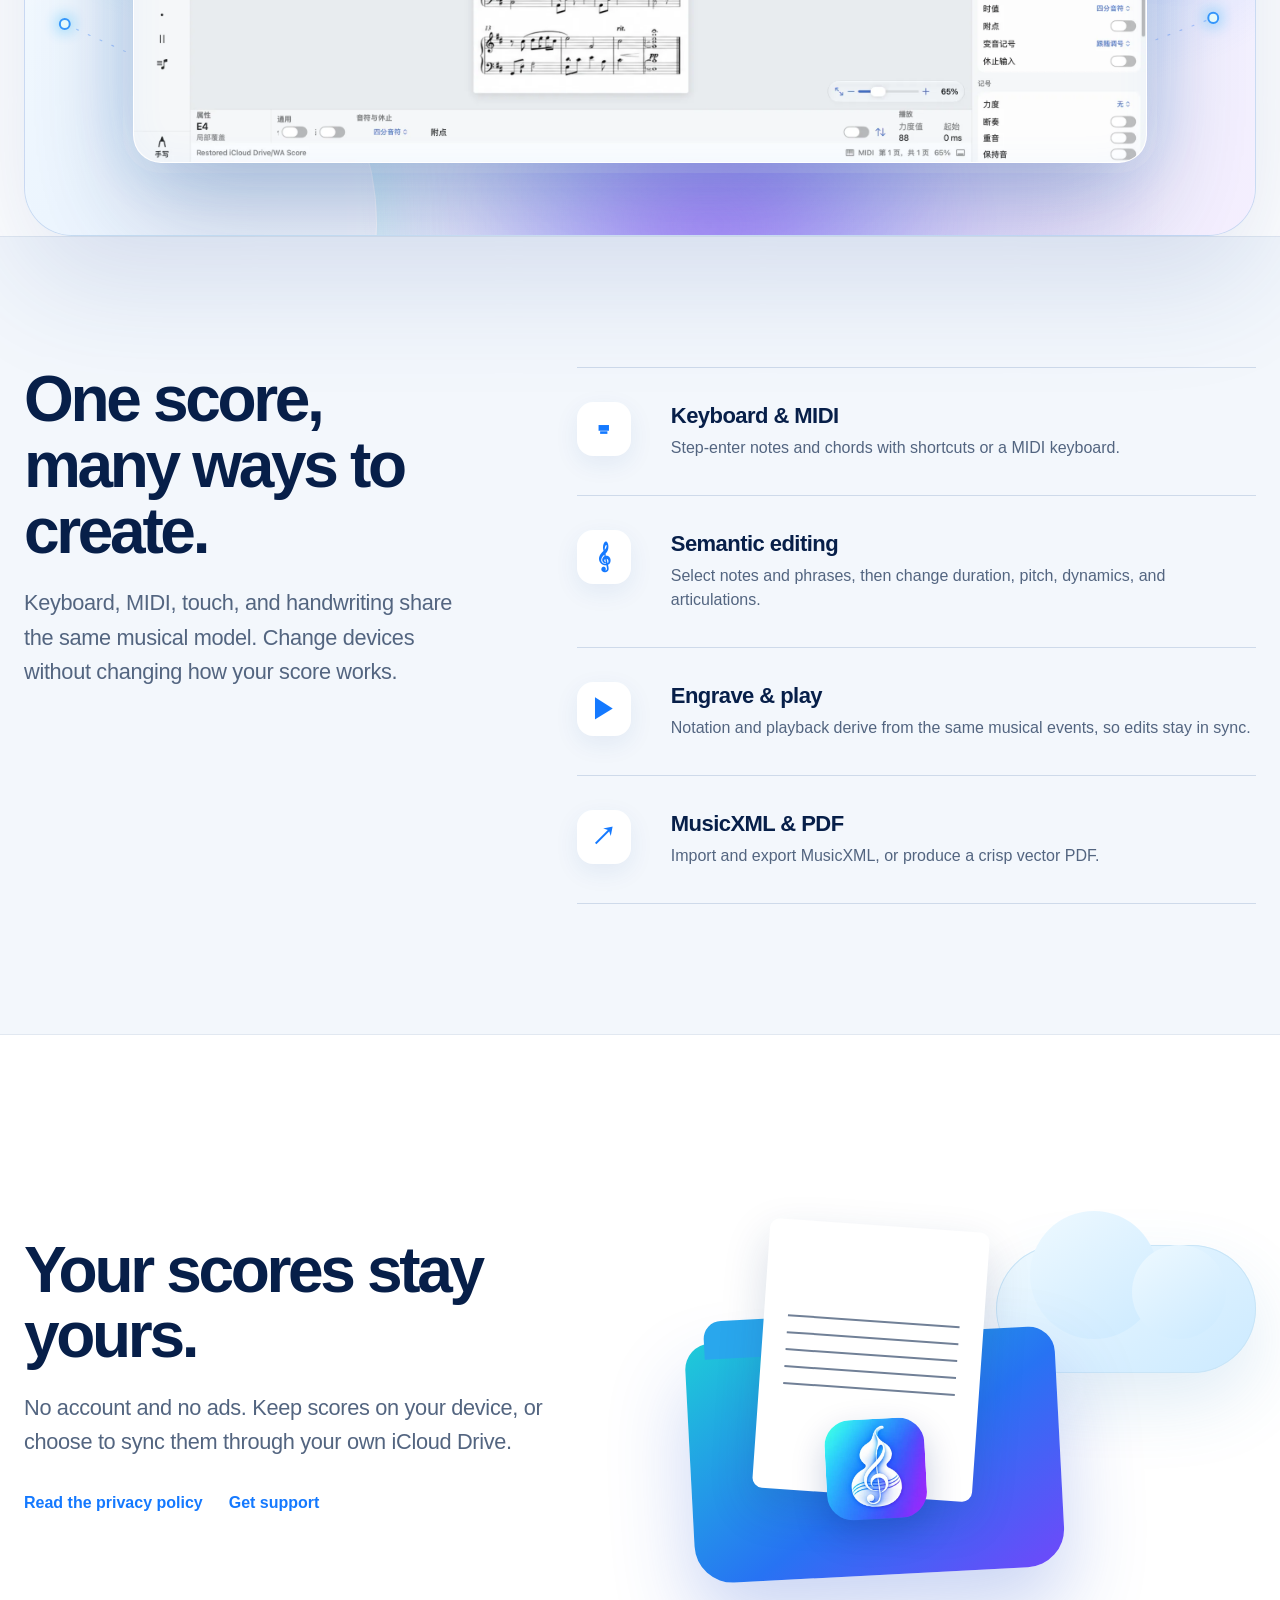
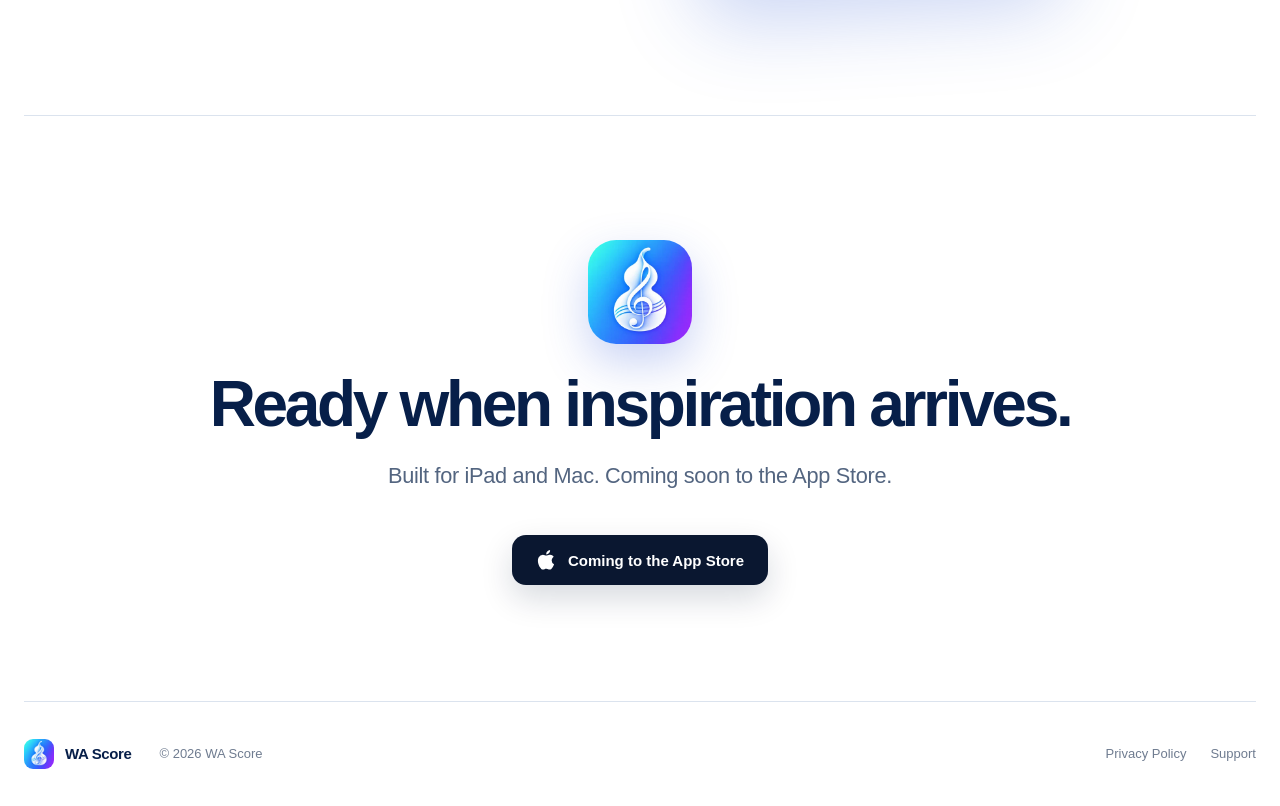
==== commit 50d8dbb0: "style: integrate lightweight audio campaign art" ====
--- a/index.html
+++ b/index.html
@@ -11,22 +11,22 @@
     <meta property="og:title" content="WA Score" />
     <meta
       property="og:description"
-      content="Write, recognize, edit, engrave, and play music on iPad and Mac."
+      content="Turn audio into a piano score with on-device AI. Write with Apple Pencil, then edit, play, and export."
     />
     <meta property="og:type" content="website" />
     <meta property="og:url" content="https://wa-score.fuluwa.top/" />
-    <meta property="og:image" content="https://wa-score.fuluwa.top/assets/wa-score-workspace.png" />
+    <meta property="og:image" content="https://wa-score.fuluwa.top/assets/wa-score-workspace-social.jpg" />
     <title>WA Score · 音频转钢琴谱与 Pencil 手写创作</title>
     <link rel="icon" href="/favicon.ico?v=2" sizes="any" />
     <link rel="icon" type="image/png" href="/favicon-32x32.png?v=2" sizes="32x32" />
     <link rel="apple-touch-icon" href="/apple-touch-icon.png?v=2" />
-    <link rel="stylesheet" href="styles.css?v=5" />
-    <script src="script.js?v=4" defer></script>
+    <link rel="stylesheet" href="styles.css?v=6" />
+    <script src="script.js?v=5" defer></script>
   </head>
   <body>
     <header class="site-header">
       <a class="brand" href="#top" aria-label="WA Score home">
-        <img src="assets/app-icon.png" alt="" width="44" height="44" />
+        <img src="assets/app-icon.webp" alt="" width="44" height="44" />
         <span>WA Score</span>
       </a>
 
@@ -96,30 +96,20 @@
               alt="WA Score real Mac interface showing a piano score in the Write workspace"
             />
           </div>
-          <img class="hero-app-icon" src="assets/app-icon.png" alt="" aria-hidden="true" />
+          <img class="hero-app-icon" src="assets/app-icon.webp" alt="" aria-hidden="true" />
         </div>
       </section>
 
       <section class="audio-section section-shell" id="audio-piano">
-        <div class="section-copy reveal">
-          <p class="eyebrow"><span class="lang-zh">本地 AI · 音频转钢琴谱</span><span class="lang-en">ON-DEVICE AI · AUDIO TO PIANO SCORE</span></p>
-          <h2 class="lang-zh">从一段音频，<br />开始一份新乐谱。</h2>
-          <h2 class="lang-en">A recording in.<br />A new score to make yours.</h2>
-          <p class="lang-zh">选择歌曲或演奏录音，让设备上的 AI 生成双手钢琴改编草稿。确认速度与拍号后，创建独立的可编辑乐谱，继续修改、试听和导出。</p>
-          <p class="lang-en">Choose a song or performance and let on-device AI create a two-hand piano arrangement draft. Review tempo and meter, then create a separate editable score to refine, play, and export.</p>
-        </div>
-        <div class="audio-showcase reveal">
-          <div class="audio-source">
-            <span class="showcase-label"><span class="lang-zh">01 / 选择音频</span><span class="lang-en">01 / CHOOSE AUDIO</span></span>
-            <img class="lang-zh" src="assets/audio-import-zh.png" width="1226" height="1226" alt="WA Score 音频转钢琴谱界面，提供改编风格与音频选择" loading="lazy" />
-            <img class="lang-en" src="assets/audio-import-en.png" width="1094" height="1238" alt="WA Score audio import sheet with arrangement style and file selection" loading="lazy" />
-          </div>
-          <div class="audio-light" aria-hidden="true"><span>♪</span><i></i><i></i><i></i><b>→</b></div>
-          <div class="audio-result">
-            <span class="showcase-label"><span class="lang-zh">02 / 可编辑钢琴谱</span><span class="lang-en">02 / EDITABLE PIANO SCORE</span></span>
-            <img src="assets/audio-piano-result.png" width="800" height="1132" alt="Actual generated two-staff piano score, page 1 of 4" loading="lazy" />
-          </div>
-        </div>
+        <h2 class="visually-hidden"><span class="lang-zh">把音频，变成钢琴谱。</span><span class="lang-en">Turn audio into a piano score.</span></h2>
+        <figure class="audio-campaign reveal">
+          <img id="audio-campaign-image"
+            src="assets/audio-piano-zh-1586.webp"
+            srcset="assets/audio-piano-zh-800.webp 800w, assets/audio-piano-zh-1586.webp 1586w"
+            sizes="(max-width: 900px) calc(100vw - 32px), (max-width: 1288px) calc(100vw - 48px), 1240px"
+            width="1586" height="992" loading="lazy" decoding="async"
+            alt="把音频变成钢琴谱：选择音频、本地 AI 生成草稿，再编辑与导出。宣传效果图，生成结果需校对。" />
+        </figure>
         <div class="audio-benefits">
           <p><strong class="lang-zh">音频留在设备内</strong><strong class="lang-en">Your audio stays local</strong><span class="lang-zh">离线处理，无需上传录音。</span><span class="lang-en">Offline processing. No audio upload.</span></p>
           <p><strong class="lang-zh">保留原稿，另建新谱</strong><strong class="lang-en">A separate new document</strong><span class="lang-zh">原有乐谱保留，改编结果自由修改。</span><span class="lang-en">Keep your existing score and refine the new draft.</span></p>
@@ -273,14 +263,14 @@
         <div class="document-illustration reveal" aria-hidden="true">
           <div class="cloud-shape"></div>
           <div class="folder-shape">
-            <img src="assets/app-icon.png" alt="" />
+            <img src="assets/app-icon.webp" alt="" />
             <div class="sheet-shape"><span></span><span></span><span></span><span></span><span></span></div>
           </div>
         </div>
       </section>
 
       <section class="closing-cta section-shell reveal">
-        <img src="assets/app-icon.png" alt="WA Score" width="104" height="104" />
+        <img src="assets/app-icon.webp" alt="WA Score" width="104" height="104" />
         <h2 class="lang-zh">灵感出现时，WA Score 就在那里。</h2>
         <h2 class="lang-en">Ready when inspiration arrives.</h2>
         <p class="lang-zh">适用于 iPad 与 Mac。App Store 即将上线。</p>
@@ -293,7 +283,7 @@
     </main>
 
     <footer class="site-footer section-shell">
-      <a class="footer-brand" href="#top"><img src="assets/app-icon.png" alt="" /> WA Score</a>
+      <a class="footer-brand" href="#top"><img src="assets/app-icon.webp" alt="" /> WA Score</a>
       <p>© 2026 WA Score</p>
       <nav aria-label="Footer navigation">
         <a href="privacy/"><span class="lang-zh">隐私政策</span><span class="lang-en">Privacy Policy</span></a>
--- a/styles.css
+++ b/styles.css
@@ -376,36 +376,26 @@
 .creation-links a { display: flex; align-items: center; gap: 15px; padding: 13px 17px; border: 1px solid #c5d8f7; border-radius: 14px; color: #0759be; background: #eef5ff; font-size: 15px; font-weight: 700; }
 .creation-links a:last-child { background: #f1edff; border-color: #d4cbfb; color: #6245ba; }
 .creation-links a:hover { border-color: currentColor; }
-.audio-section { padding: 85px 0 90px; border-top: 1px solid var(--line); }
-.audio-showcase { position: relative; display: grid; grid-template-columns: 1.08fr .22fr .78fr; align-items: center; gap: 25px; padding: 48px; margin-top: 46px; overflow: hidden; border-radius: 30px; background: radial-gradient(ellipse at 45% 50%, #244d86, transparent 55%), linear-gradient(125deg, #09162f, #152448 60%, #2a1851); box-shadow: var(--shadow); }
-.audio-source, .audio-result { position: relative; z-index: 1; min-width: 0; }
-.audio-source img { width: 100%; height: auto; border-radius: 18px; box-shadow: 0 0 50px #319eee50; }
-.audio-result img { width: 100%; height: auto; border-radius: 8px; box-shadow: 0 0 42px #b899fc80; }
-.showcase-label { display: block; color: #e0eaff; font-size: 13px; font-weight: 700; letter-spacing: .07em; margin-bottom: 18px; }
-.audio-light { position: relative; display: grid; place-items: center; color: #c4ffff; height: 230px; }
-.audio-light span { font-size: 48px; text-shadow: 0 0 16px #69ecff; }
-.audio-light b { font-size: 35px; font-weight: 300; }
-.audio-light i { position: absolute; inset: 15% -100%; border: 2px solid #7af4fb88; border-radius: 50%; transform: rotate(-25deg); filter: drop-shadow(0 0 8px #75f3ff); }
-.audio-light i:nth-of-type(2) { inset: 28% -150%; transform: rotate(22deg); border-color: #b695ff88; }
-.audio-light i:nth-of-type(3) { inset: 40% -160%; transform: rotate(-12deg); }
-.audio-benefits { display: grid; grid-template-columns: repeat(3, 1fr); gap: 28px; margin: 32px 0 22px; }
-.audio-benefits strong, .audio-benefits span { display: block; }
+.audio-section { margin-top: 24px; padding-bottom: 40px; overflow: hidden; border: 1px solid #d9e4f3; border-radius: 48px; background: #081831; color: #f5f8ff; box-shadow: var(--shadow); }
+.visually-hidden { position: absolute; width: 1px; height: 1px; padding: 0; margin: -1px; overflow: hidden; clip-path: inset(50%); white-space: nowrap; border: 0; }
+.audio-campaign { position: relative; margin: 0; background: #06132c; }
+.audio-campaign::after { content: ""; position: absolute; inset: auto 0 0; height: 4%; background: linear-gradient(transparent, #081831); pointer-events: none; }
+.audio-campaign img { display: block; width: 100%; height: auto; }
+.audio-benefits { display: grid; grid-template-columns: repeat(3, 1fr); gap: 28px; margin: 8px 48px 28px; padding-top: 30px; border-top: 1px solid #ffffff20; }
+.audio-benefits strong, .audio-benefits span, html[data-language="en"] .audio-benefits .lang-en { display: block; }
 .audio-benefits strong { font-size: 20px; margin-bottom: 9px; }
-.audio-benefits p { color: var(--body); line-height: 1.65; }
-.audio-benefits strong { color: var(--ink); }
+.audio-benefits p { color: #b8c8e3; line-height: 1.65; font-size: 15px; }
+.audio-benefits strong { color: #f5f8ff; }
+.audio-section .scope-note, .audio-section .sample-credit { margin: 12px 48px 0; color: #a7bbd9; line-height: 1.7; }
 .sample-credit { color: #63758c; font-size: 12px; line-height: 1.7; }
 .sample-credit a { text-decoration: underline; }
 .handwriting .eyebrow { color: #6846d3; }
+.audio-section + .handwriting { border-top: 0; }
 @media (max-width: 1100px) { .main-nav { gap: 15px; } .main-nav .nav-features { display: none; } }
 @media (max-width: 700px) {
  .main-nav .nav-audio { display: none; }
- .audio-showcase { padding: 25px; gap: 20px; grid-template-columns: 1fr; }
- .audio-source { width: 88%; }
- .audio-result { width: 80%; justify-self: end; }
- .audio-light { height: 75px; margin: 0 20%; }
- .audio-light span { font-size: 30px; } .audio-light b { display: none; }
- .audio-light i { inset: 20% -20%; }
- .audio-light i:nth-of-type(2), .audio-light i:nth-of-type(3) { inset: 30% -40%; }
- .audio-benefits { grid-template-columns: 1fr; gap: 0; }
- .audio-section { padding: 60px 0; }
-}
+ .audio-section { border-radius: 24px; }
+ .audio-benefits { grid-template-columns: 1fr; gap: 0; margin: 0 22px 20px; padding-top: 14px; }
+ .audio-section .scope-note, .audio-section .sample-credit { margin-inline: 22px; }
+ .audio-section { padding-bottom: 26px; }
+}
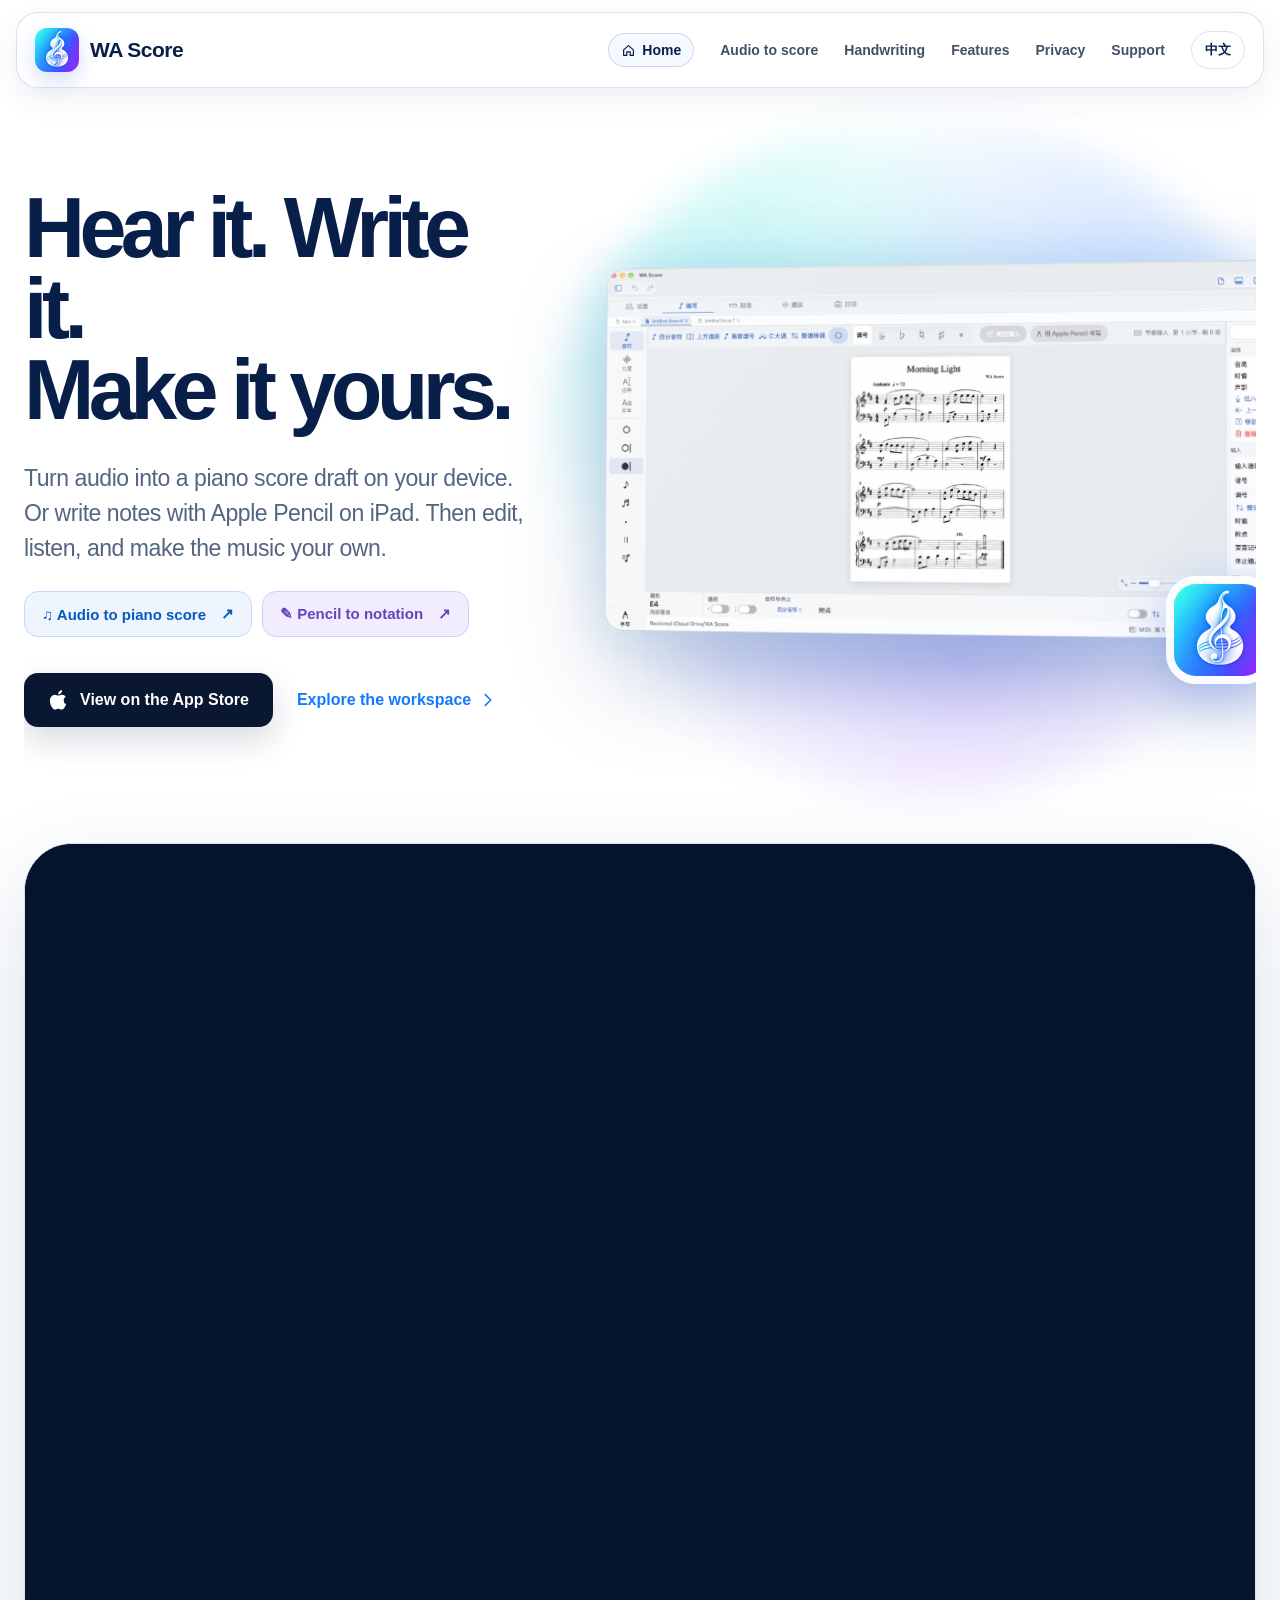
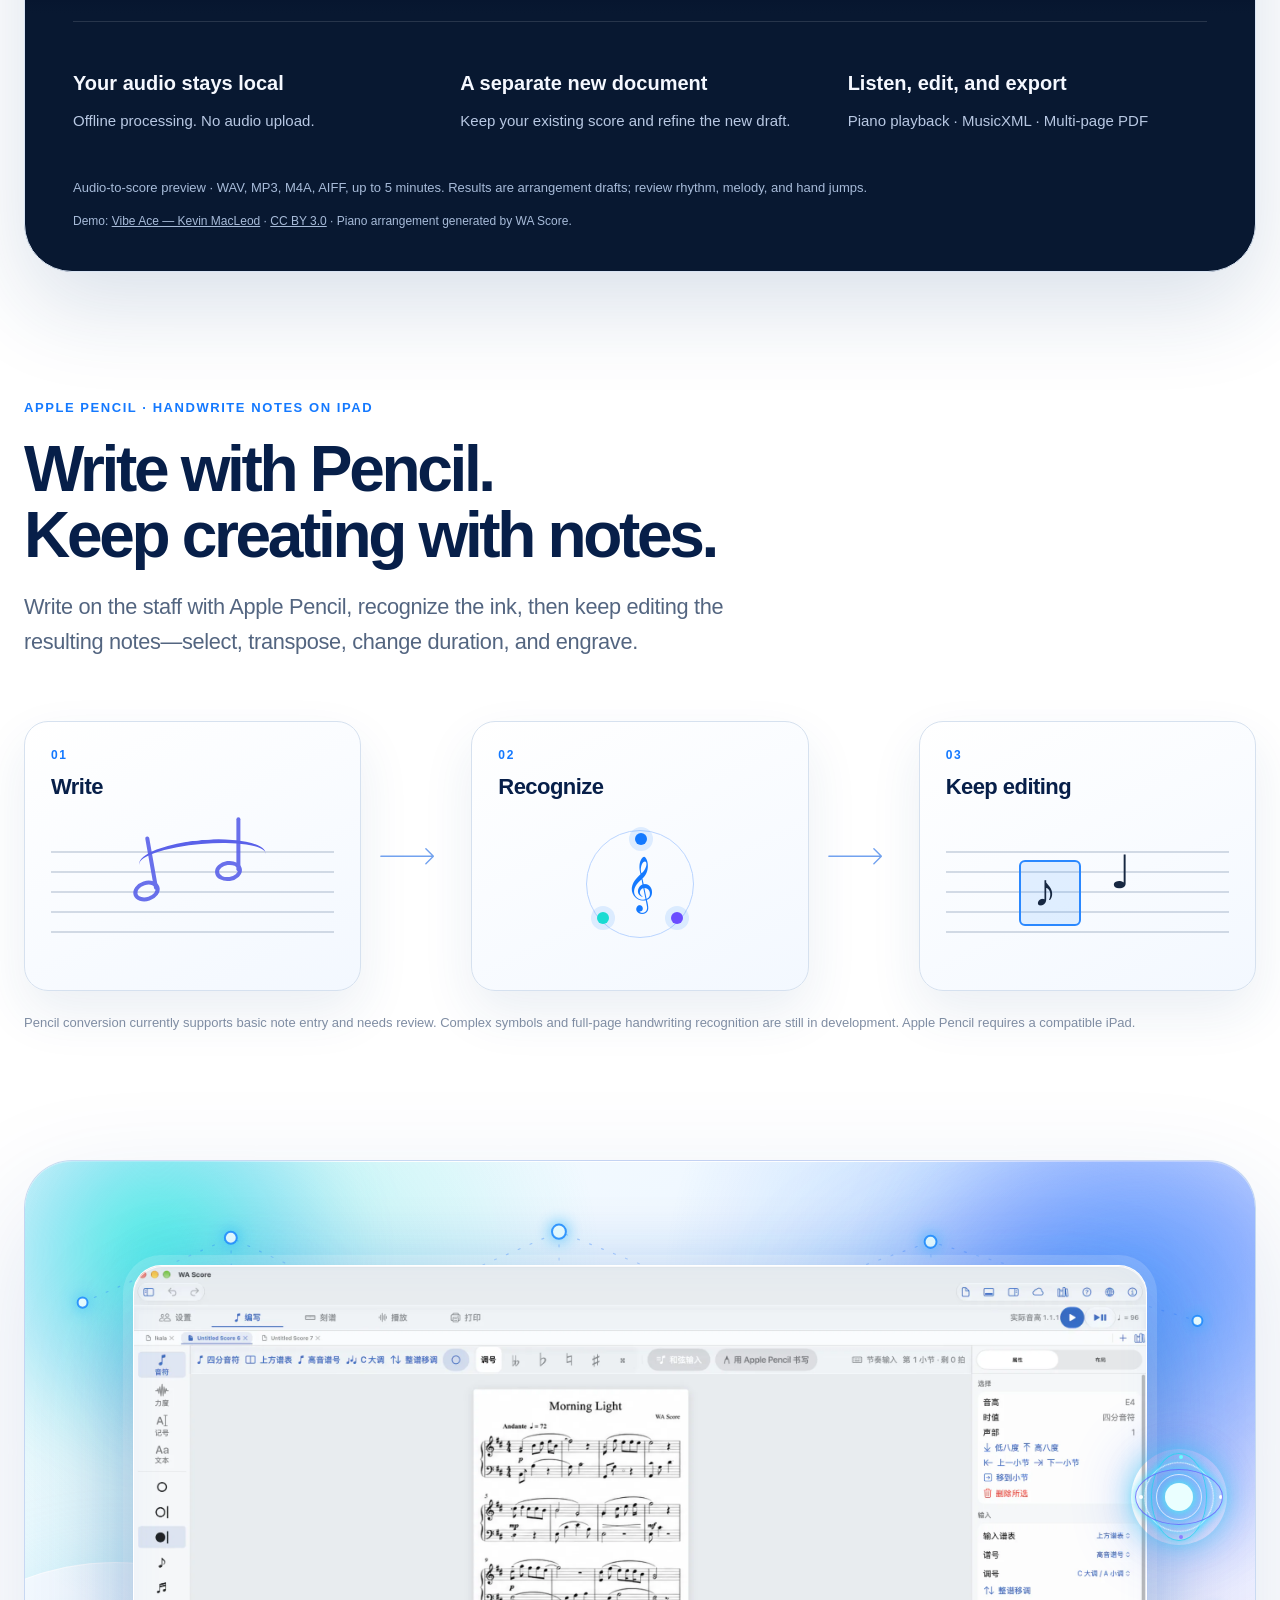
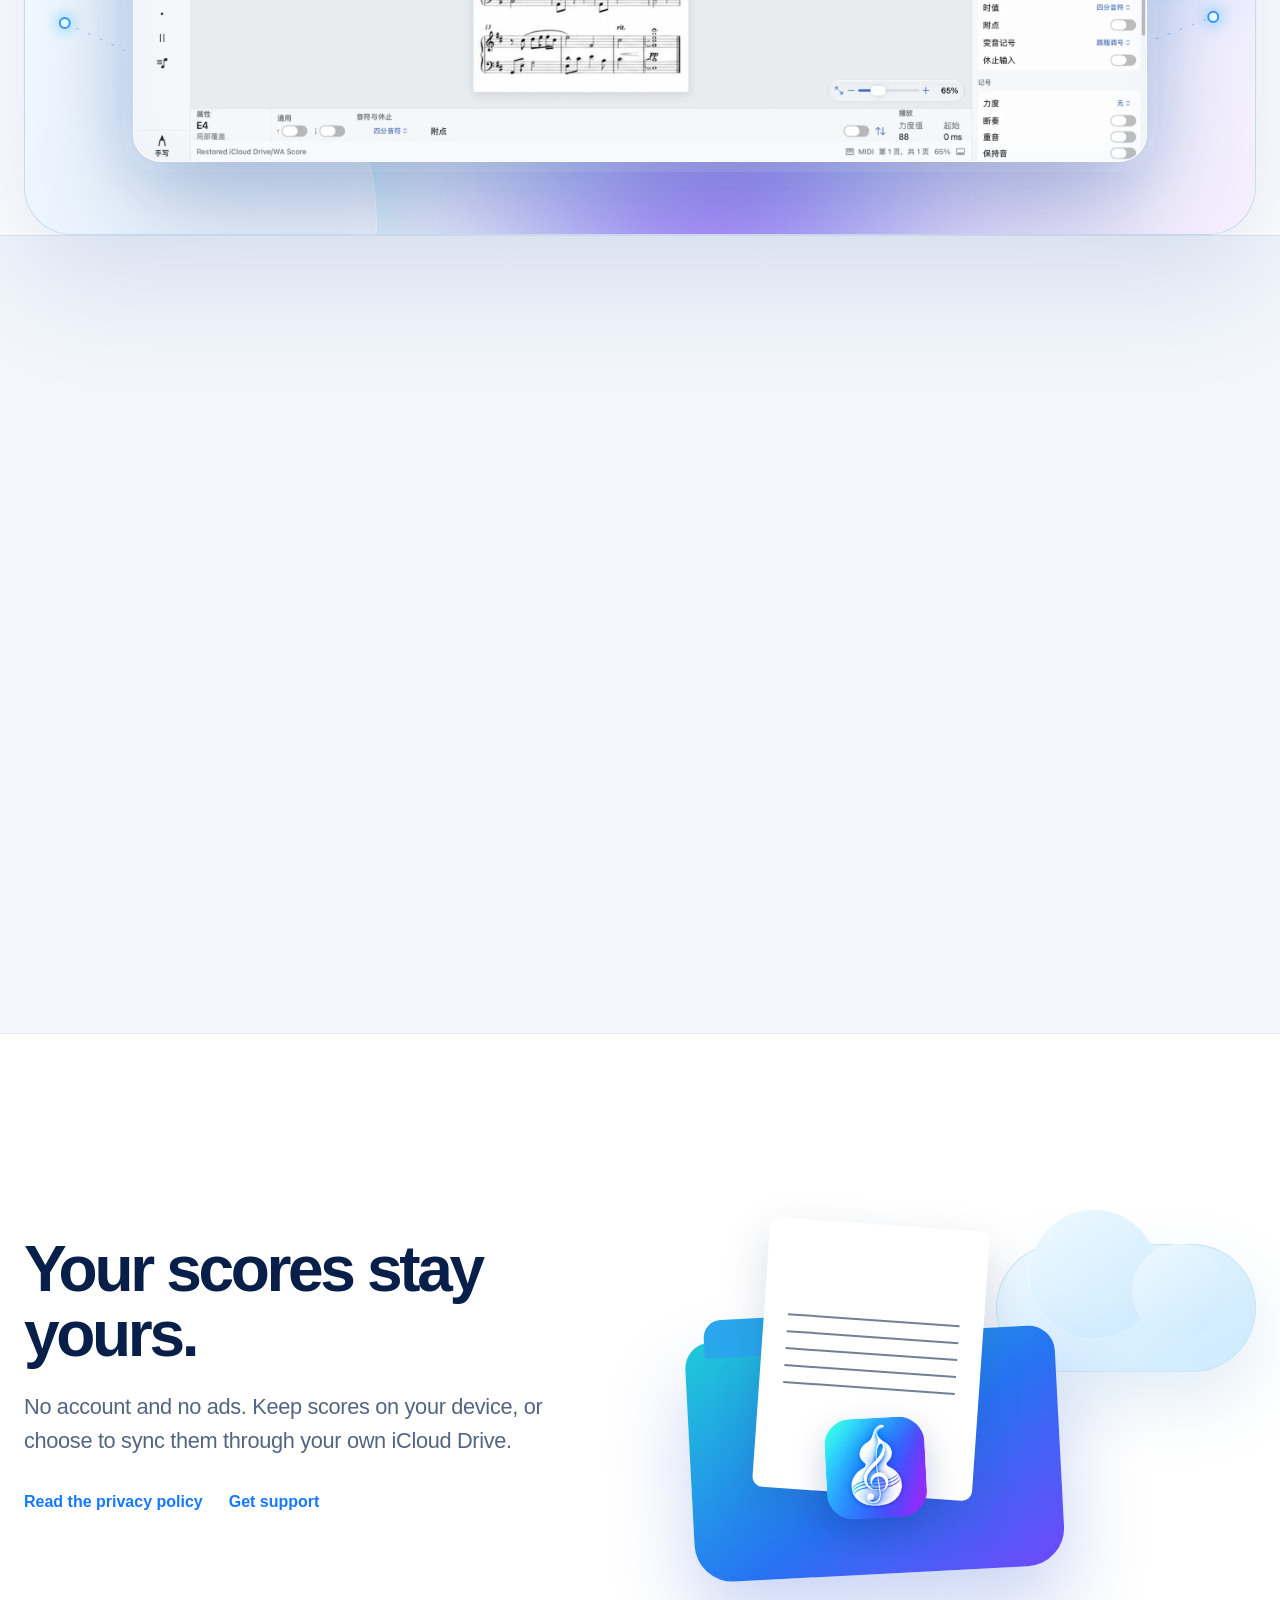
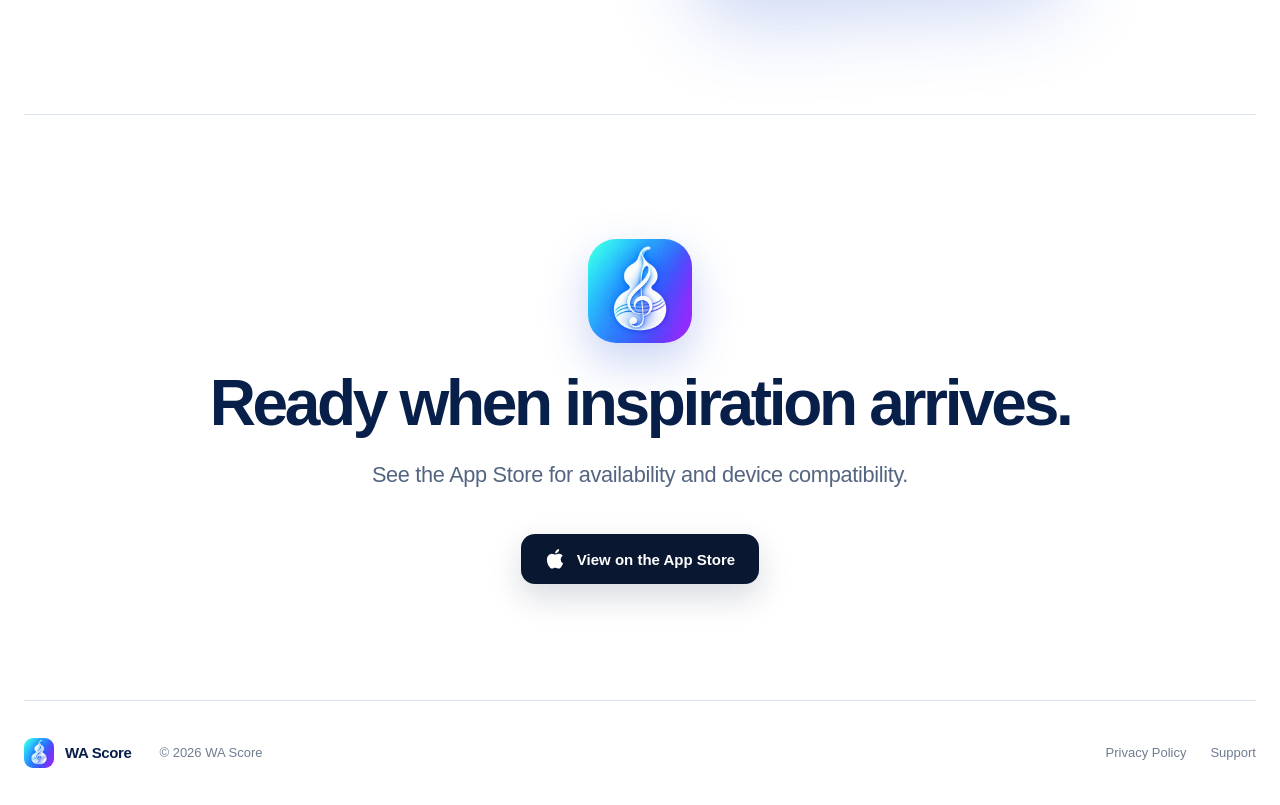
==== commit 8da1932a: "fix: enable unified App Store download links" ====
--- a/index.html
+++ b/index.html
@@ -20,7 +20,7 @@
     <link rel="icon" href="/favicon.ico?v=2" sizes="any" />
     <link rel="icon" type="image/png" href="/favicon-32x32.png?v=2" sizes="32x32" />
     <link rel="apple-touch-icon" href="/apple-touch-icon.png?v=2" />
-    <link rel="stylesheet" href="styles.css?v=6" />
+    <link rel="stylesheet" href="styles.css?v=7" />
     <script src="script.js?v=5" defer></script>
   </head>
   <body>
@@ -73,13 +73,13 @@
             <a href="#handwriting"><span class="lang-zh">✎ Pencil 手写转音符</span><span class="lang-en">✎ Pencil to notation</span><b>↗</b></a>
           </div>
           <div class="hero-actions">
-            <span class="store-placeholder" aria-disabled="true">
+            <a class="store-link" href="https://apps.apple.com/app/wa-score/id6814684496">
               <svg viewBox="0 0 24 24" aria-hidden="true">
                 <path d="M17.1 12.5c0-2.7 2.2-4 2.3-4.1a5 5 0 0 0-4-2.2c-1.7-.2-3.3 1-4.2 1s-2.2-1-3.7-1A5.4 5.4 0 0 0 3 9c-1.9 3.3-.5 8.2 1.3 10.8.9 1.3 2 2.7 3.4 2.6 1.4-.1 1.9-.9 3.6-.9s2.1.9 3.6.9c1.5 0 2.4-1.3 3.3-2.6a11.8 11.8 0 0 0 1.5-3.1 4.8 4.8 0 0 1-2.6-4.2ZM14.3 4.4A4.8 4.8 0 0 0 15.4 1a4.9 4.9 0 0 0-3.2 1.7 4.5 4.5 0 0 0-1.1 3.2 4 4 0 0 0 3.2-1.5Z" />
               </svg>
-              <span class="lang-zh">即将登陆 App Store</span>
-              <span class="lang-en">Coming to the App Store</span>
-            </span>
+              <span class="lang-zh">前往 App Store</span>
+              <span class="lang-en">View on the App Store</span>
+            </a>
             <a class="text-link" href="#workspace">
               <span class="lang-zh">查看真实工作区</span><span class="lang-en">Explore the workspace</span>
               <svg viewBox="0 0 20 20" aria-hidden="true"><path d="m7 4 6 6-6 6" /></svg>
@@ -273,12 +273,12 @@
         <img src="assets/app-icon.webp" alt="WA Score" width="104" height="104" />
         <h2 class="lang-zh">灵感出现时，WA Score 就在那里。</h2>
         <h2 class="lang-en">Ready when inspiration arrives.</h2>
-        <p class="lang-zh">适用于 iPad 与 Mac。App Store 即将上线。</p>
-        <p class="lang-en">Built for iPad and Mac. Coming soon to the App Store.</p>
-        <span class="store-placeholder compact" aria-disabled="true">
+        <p class="lang-zh">在 App Store 查看版本与设备兼容信息。</p>
+        <p class="lang-en">See the App Store for availability and device compatibility.</p>
+        <a class="store-link compact" href="https://apps.apple.com/app/wa-score/id6814684496">
           <svg viewBox="0 0 24 24" aria-hidden="true"><path d="M17.1 12.5c0-2.7 2.2-4 2.3-4.1a5 5 0 0 0-4-2.2c-1.7-.2-3.3 1-4.2 1s-2.2-1-3.7-1A5.4 5.4 0 0 0 3 9c-1.9 3.3-.5 8.2 1.3 10.8.9 1.3 2 2.7 3.4 2.6 1.4-.1 1.9-.9 3.6-.9s2.1.9 3.6.9c1.5 0 2.4-1.3 3.3-2.6a11.8 11.8 0 0 0 1.5-3.1 4.8 4.8 0 0 1-2.6-4.2ZM14.3 4.4A4.8 4.8 0 0 0 15.4 1a4.9 4.9 0 0 0-3.2 1.7 4.5 4.5 0 0 0-1.1 3.2 4 4 0 0 0 3.2-1.5Z" /></svg>
-          <span class="lang-zh">即将登陆 App Store</span><span class="lang-en">Coming to the App Store</span>
-        </span>
+          <span class="lang-zh">前往 App Store</span><span class="lang-en">View on the App Store</span>
+        </a>
       </section>
     </main>
 
--- a/styles.css
+++ b/styles.css
@@ -90,7 +90,7 @@
 }
 .hero-lead { max-width: 620px; margin: 30px 0 0; color: var(--body); font-size: clamp(19px, 1.8vw, 25px); line-height: 1.52; letter-spacing: -0.02em; }
 .hero-actions { display: flex; flex-wrap: wrap; align-items: center; gap: 24px; margin-top: 36px; }
-.store-placeholder {
+.store-link {
   display: inline-flex;
   align-items: center;
   justify-content: center;
@@ -103,10 +103,12 @@
   font-size: 16px;
   font-weight: 660;
   box-shadow: 0 13px 32px rgba(8, 27, 58, 0.16);
-  cursor: not-allowed;
-}
-.store-placeholder svg { width: 22px; height: 22px; fill: currentColor; }
-.store-placeholder.compact { min-height: 50px; margin-top: 20px; font-size: 15px; }
+  cursor: pointer;
+}
+.store-link:hover { background: #163465; }
+.store-link:focus-visible { outline: 3px solid var(--blue); outline-offset: 4px; }
+.store-link svg { width: 22px; height: 22px; fill: currentColor; }
+.store-link.compact { min-height: 50px; margin-top: 20px; font-size: 15px; }
 .text-link { display: inline-flex; align-items: center; gap: 8px; color: var(--blue); font-size: 16px; font-weight: 700; }
 .text-link svg { width: 18px; fill: none; stroke: currentColor; stroke-linecap: round; stroke-linejoin: round; stroke-width: 1.8; transition: transform 180ms ease; }
 .text-link:hover svg { transform: translateX(4px); }
